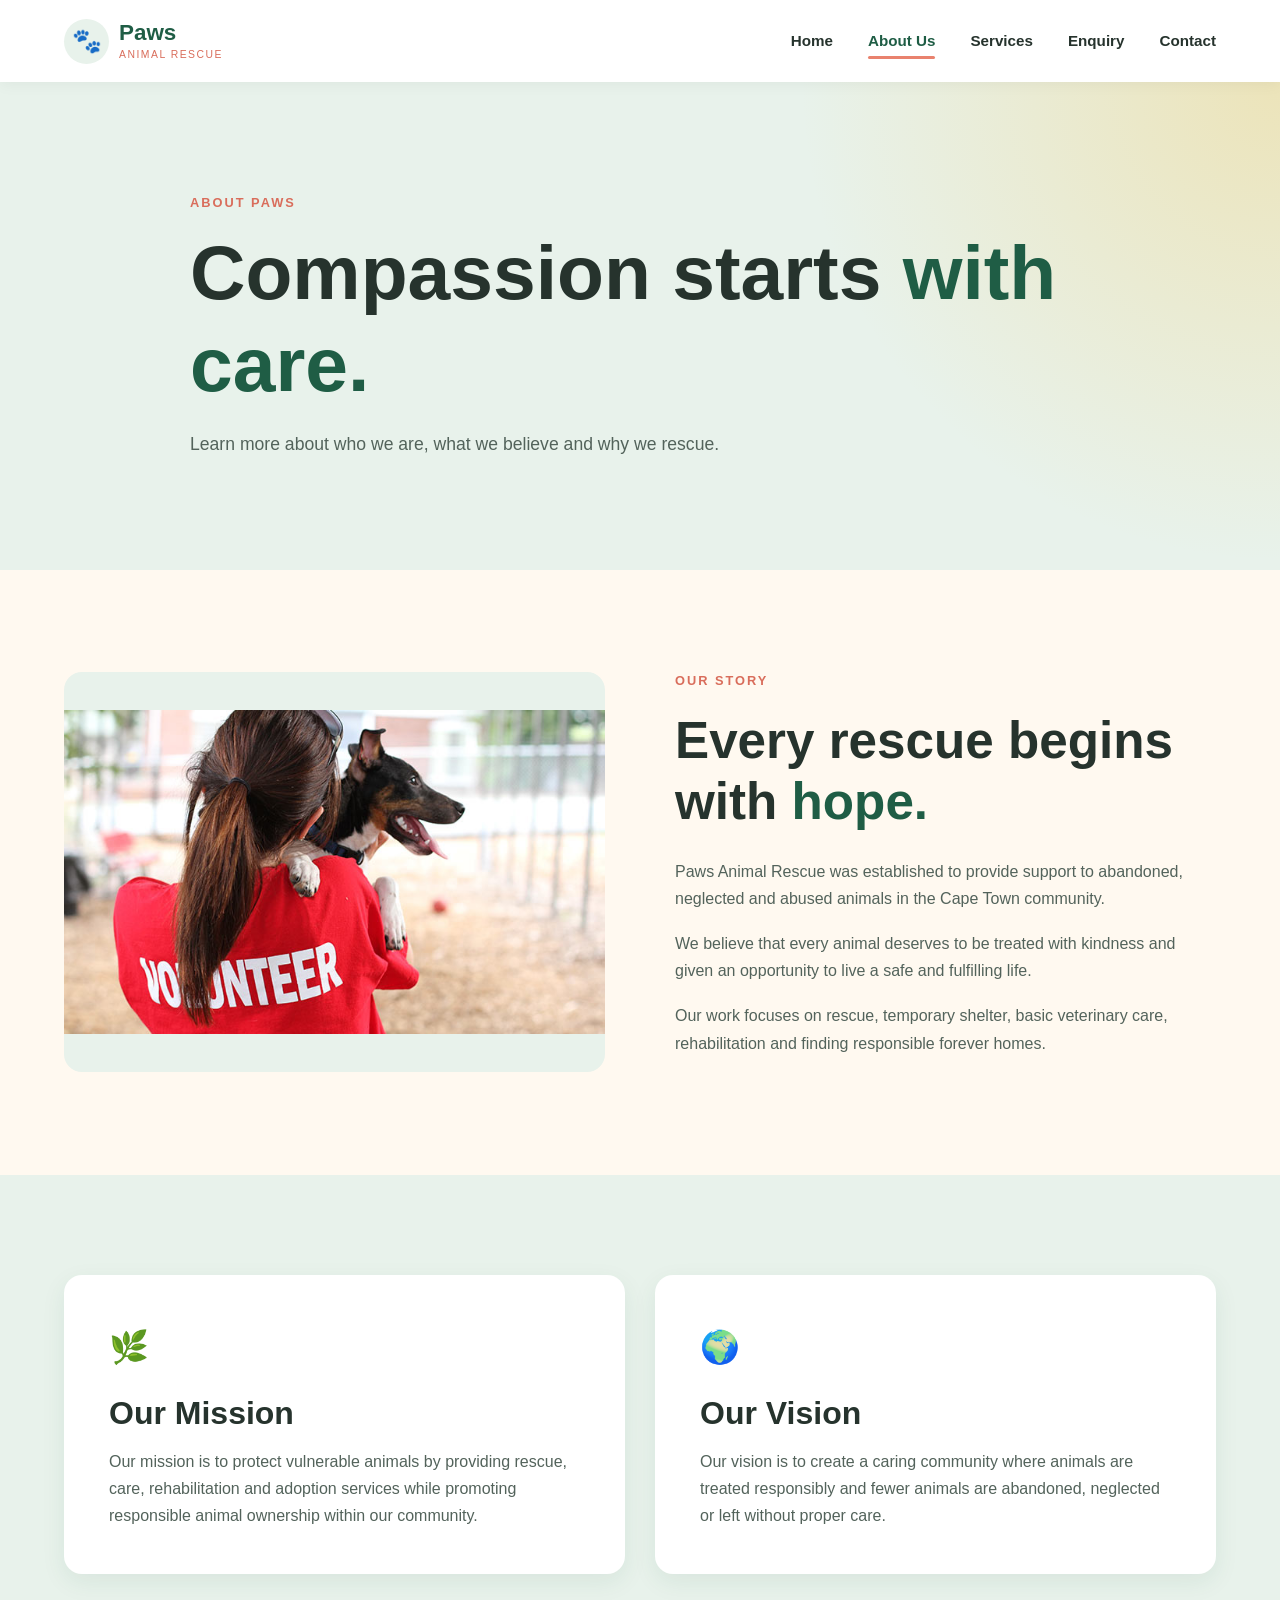
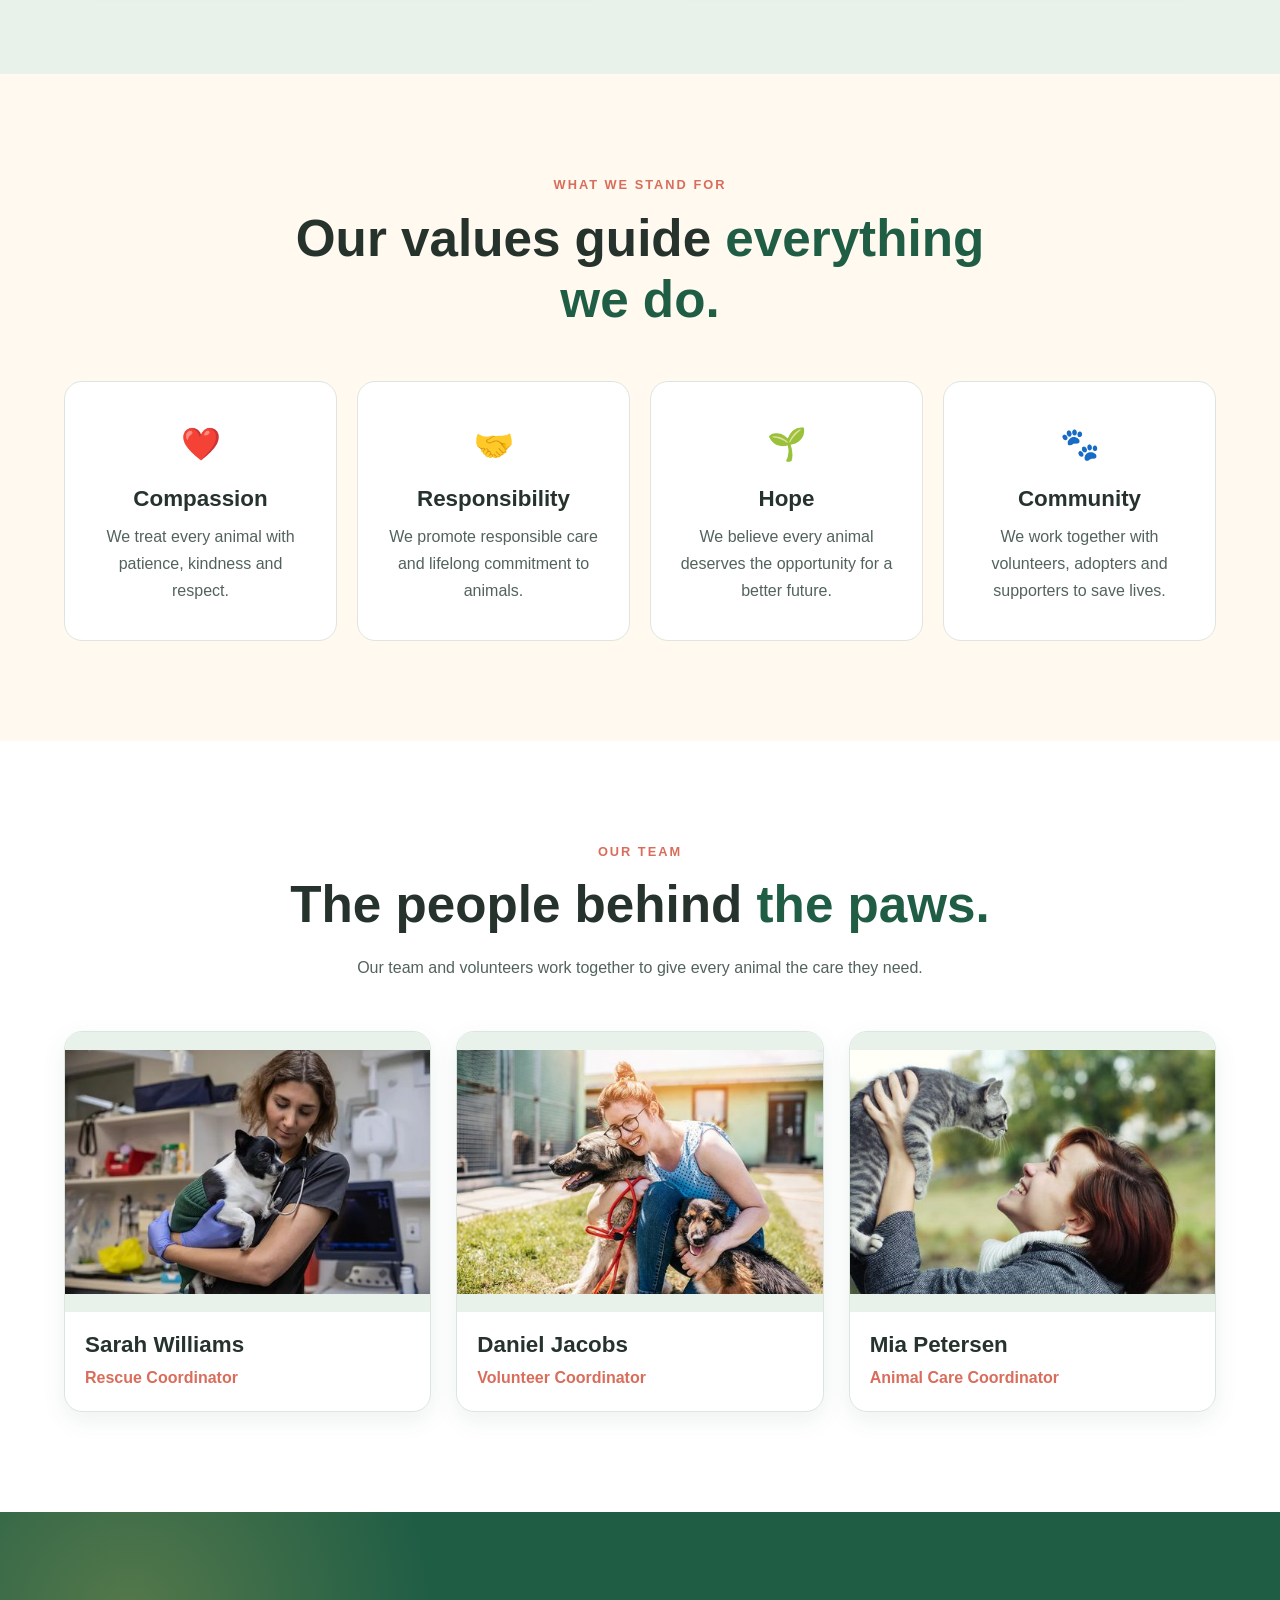
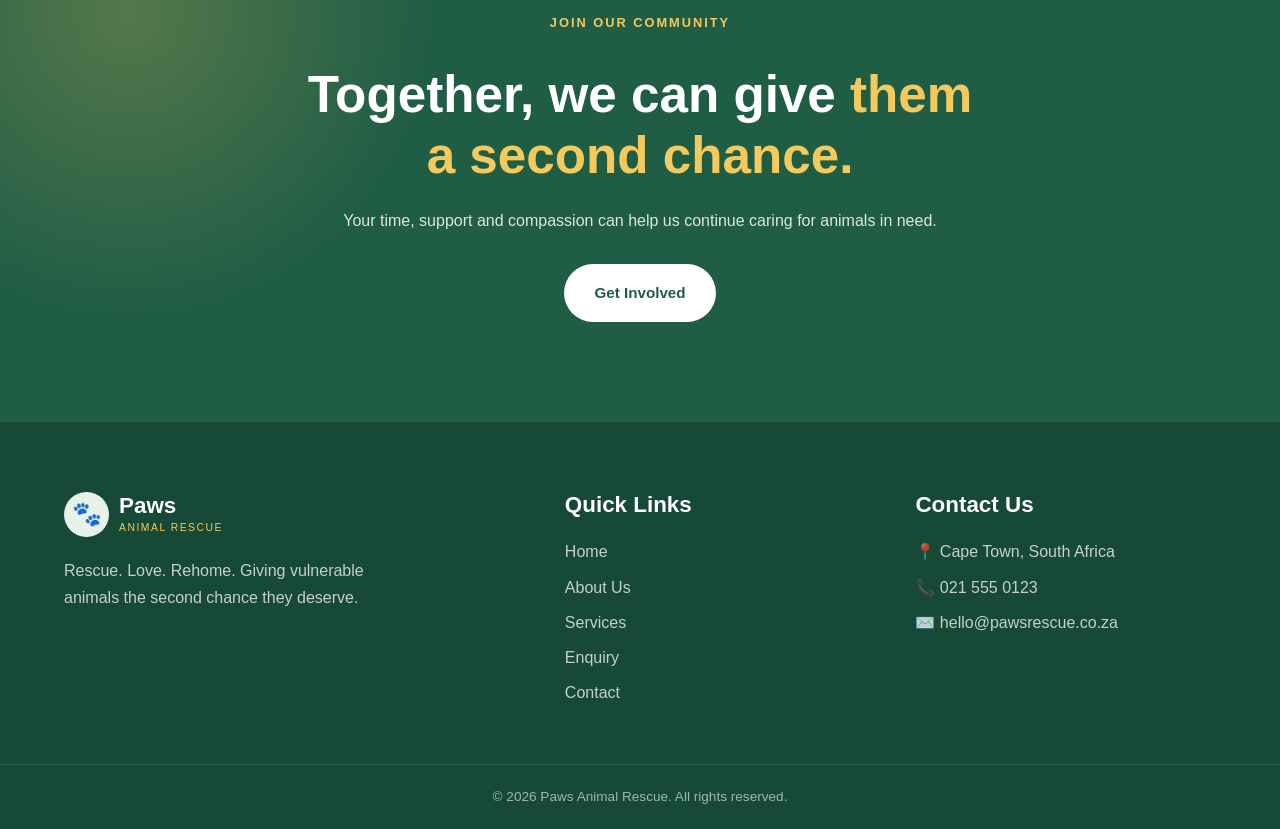
==== about.html @ b42ee478 "Upload animal rescue website" ====
<!DOCTYPE html>
<html lang="en">

<head>

    <!-- Basic page information -->
    <meta charset="UTF-8">
    <meta name="viewport" content="width=device-width, initial-scale=1.0">

    <meta name="description"
        content="Learn about Paws Animal Rescue, our mission, vision, values and commitment to animal welfare in Cape Town.">

    <title>Paws Animal Rescue | About Us</title>

    <!-- Main stylesheet -->
    <link rel="stylesheet" href="css/style.css">

</head>

<body>

    <!-- =========================
         HEADER AND NAVIGATION
         ========================= -->

    <header>

        <nav class="navbar">

            <a href="index.html" class="logo">

                <span class="logo-icon">🐾</span>

                <span class="logo-text">
                    <strong>Paws</strong>
                    <small>Animal Rescue</small>
                </span>

            </a>


            <ul class="nav-links">

                <li>
                    <a href="index.html">Home</a>
                </li>

                <li>
                    <a href="about.html" class="active">About Us</a>
                </li>

                <li>
                    <a href="services.html">Services</a>
                </li>

                <li>
                    <a href="enquiry.html">Enquiry</a>
                </li>

                <li>
                    <a href="contact.html">Contact</a>
                </li>

            </ul>


            <button class="menu-toggle"
                id="menuToggle"
                aria-label="Open navigation menu">

                ☰

            </button>

        </nav>

    </header>


    <!-- =========================
         MAIN CONTENT
         ========================= -->

    <main>

        <!-- Page banner -->
        <section class="page-banner">

            <div class="section-container">

                <p class="eyebrow">
                    ABOUT PAWS
                </p>

                <h1>
                    Compassion starts
                    <span>with care.</span>
                </h1>

                <p>
                    Learn more about who we are, what we believe
                    and why we rescue.
                </p>

            </div>

        </section>


        <!-- Our story -->
        <section class="about-story section-spacing">

            <div class="section-container two-column">

                <div class="image-content">

                    <picture>
                        <source
                            srcset="images/responsive/about-480w.jpg 480w, images/about.jpg 694w"
                            sizes="(max-width: 700px) 100vw, 50vw"
                            type="image/jpeg">

                        <img src="images/about.jpg"
                            srcset="images/responsive/about-480w.jpg 480w, images/about.jpg 694w"
                            sizes="(max-width: 700px) 100vw, 50vw"
                            alt="A volunteer caring for a rescued animal">
                    </picture>

                </div>


                <div class="text-content">

                    <p class="section-label">
                        OUR STORY
                    </p>

                    <h2>
                        Every rescue begins
                        with <span>hope.</span>
                    </h2>

                    <p>
                        Paws Animal Rescue was established to provide
                        support to abandoned, neglected and abused animals
                        in the Cape Town community.
                    </p>

                    <p>
                        We believe that every animal deserves to be treated
                        with kindness and given an opportunity to live a
                        safe and fulfilling life.
                    </p>

                    <p>
                        Our work focuses on rescue, temporary shelter,
                        basic veterinary care, rehabilitation and finding
                        responsible forever homes.
                    </p>

                </div>

            </div>

        </section>


        <!-- Mission and vision -->
        <section class="mission-section">

            <div class="section-container">

                <div class="mission-grid">

                    <article class="mission-card">

                        <div class="mission-icon">
                            🌿
                        </div>

                        <h2>Our Mission</h2>

                        <p>
                            Our mission is to protect vulnerable animals
                            by providing rescue, care, rehabilitation and
                            adoption services while promoting responsible
                            animal ownership within our community.
                        </p>

                    </article>


                    <article class="mission-card">

                        <div class="mission-icon">
                            🌍
                        </div>

                        <h2>Our Vision</h2>

                        <p>
                            Our vision is to create a caring community
                            where animals are treated responsibly and
                            fewer animals are abandoned, neglected or
                            left without proper care.
                        </p>

                    </article>

                </div>

            </div>

        </section>


        <!-- Values -->
        <section class="values-section section-spacing">

            <div class="section-container">

                <div class="section-heading centered">

                    <p class="section-label">
                        WHAT WE STAND FOR
                    </p>

                    <h2>
                        Our values guide
                        <span>everything we do.</span>
                    </h2>

                </div>


                <div class="value-grid">

                    <article class="value-card">

                        <div class="value-icon">
                            ❤️
                        </div>

                        <h3>Compassion</h3>

                        <p>
                            We treat every animal with patience,
                            kindness and respect.
                        </p>

                    </article>


                    <article class="value-card">

                        <div class="value-icon">
                            🤝
                        </div>

                        <h3>Responsibility</h3>

                        <p>
                            We promote responsible care and
                            lifelong commitment to animals.
                        </p>

                    </article>


                    <article class="value-card">

                        <div class="value-icon">
                            🌱
                        </div>

                        <h3>Hope</h3>

                        <p>
                            We believe every animal deserves
                            the opportunity for a better future.
                        </p>

                    </article>


                    <article class="value-card">

                        <div class="value-icon">
                            🐾
                        </div>

                        <h3>Community</h3>

                        <p>
                            We work together with volunteers,
                            adopters and supporters to save lives.
                        </p>

                    </article>

                </div>

            </div>

        </section>


        <!-- Team -->
        <section class="team-section section-spacing">

            <div class="section-container">

                <div class="section-heading centered">

                    <p class="section-label">
                        OUR TEAM
                    </p>

                    <h2>
                        The people behind
                        <span>the paws.</span>
                    </h2>

                    <p>
                        Our team and volunteers work together to
                        give every animal the care they need.
                    </p>

                </div>


                <div class="team-grid">

                    <article class="team-card">

                        <img src="images/team1.jpg.webp"
                            srcset="images/responsive/team1-480w.jpg 480w, images/team1.jpg.webp 784w"
                            sizes="(max-width: 700px) 100vw, (max-width: 1000px) 50vw, 33vw"
                            alt="Paws Animal Rescue rescue coordinator">

                        <div>

                            <h3>
                                Sarah Williams
                            </h3>

                            <p>
                                Rescue Coordinator
                            </p>

                        </div>

                    </article>


                    <article class="team-card">

                        <img src="images/team-2.jpg"
                            srcset="images/responsive/team-2-480w.jpg 480w, images/responsive/team-2-800w.jpg 800w, images/team-2.jpg 900w"
                            sizes="(max-width: 700px) 100vw, (max-width: 1000px) 50vw, 33vw"
                            alt="Paws Animal Rescue volunteer coordinator">

                        <div>

                            <h3>
                                Daniel Jacobs
                            </h3>

                            <p>
                                Volunteer Coordinator
                            </p>

                        </div>

                    </article>


                    <article class="team-card">

                        <img src="images/team-3.jpg"
                            srcset="images/responsive/team-3-480w.jpg 480w, images/responsive/team-3-800w.jpg 800w, images/responsive/team-3-1200w.jpg 1200w, images/team-3.jpg 1417w"
                            sizes="(max-width: 700px) 100vw, (max-width: 1000px) 50vw, 33vw"
                            alt="Paws Animal Rescue animal care coordinator">

                        <div>

                            <h3>
                                Mia Petersen
                            </h3>

                            <p>
                                Animal Care Coordinator
                            </p>

                        </div>

                    </article>

                </div>

            </div>

        </section>


        <!-- Call to action -->
        <section class="cta-section">

            <div class="cta-content">

                <p class="section-label">
                    JOIN OUR COMMUNITY
                </p>

                <h2>
                    Together, we can give
                    <span>them a second chance.</span>
                </h2>

                <p>
                    Your time, support and compassion can help
                    us continue caring for animals in need.
                </p>

                <a href="enquiry.html" class="btn btn-light">
                    Get Involved
                </a>

            </div>

        </section>

    </main>


    <!-- =========================
         FOOTER
         ========================= -->

    <footer>

        <div class="footer-container">

            <div class="footer-about">

                <a href="index.html" class="logo">

                    <span class="logo-icon">🐾</span>

                    <span class="logo-text">
                        <strong>Paws</strong>
                        <small>Animal Rescue</small>
                    </span>

                </a>

                <p>
                    Rescue. Love. Rehome.
                    Giving vulnerable animals the second chance
                    they deserve.
                </p>

            </div>


            <div class="footer-links">

                <h3>Quick Links</h3>

                <a href="index.html">Home</a>
                <a href="about.html">About Us</a>
                <a href="services.html">Services</a>
                <a href="enquiry.html">Enquiry</a>
                <a href="contact.html">Contact</a>

            </div>


            <div class="footer-contact">

                <h3>Contact Us</h3>

                <p>📍 Cape Town, South Africa</p>
                <p>📞 021 555 0123</p>
                <p>✉️ hello@pawsrescue.co.za</p>

            </div>

        </div>


        <div class="footer-bottom">

            <p>
                © 2026 Paws Animal Rescue. All rights reserved.
            </p>

        </div>

    </footer>


    <!-- JavaScript -->
    <script src="js/script.js"></script>

</body>

</html>
---- css/style.css ----
/* =========================================================
   PAWS ANIMAL RESCUE
   Main Website Stylesheet

   Colour Theme:
   Forest Green - Nature and trust
   Sage Green  - Growth and healing
   Warm Cream  - Comfort and warmth
   Coral       - Love and compassion
   Yellow      - Hope and happiness
========================================================= */


/* =========================================================
   1. CSS VARIABLES
========================================================= */

:root {

    --forest-green: #1f5d45;
    --deep-green: #164936;
    --sage-green: #5e9c76;
    --light-sage: #e8f2eb;

    --cream: #fff9f0;
    --warm-white: #ffffff;

    --coral: #e9826e;
    --coral-dark: #d96d5b;

    --yellow: #f4c95d;
    --yellow-light: #fff3c9;

    --dark-text: #26332d;
    --medium-text: #53635b;
    --light-text: #718078;

    --border: #dce6df;

    --shadow-light: 0 8px 25px rgba(31, 93, 69, 0.08);
    --shadow-medium: 0 15px 40px rgba(31, 93, 69, 0.12);

    --border-radius: 18px;
    --small-radius: 10px;

    --max-width: 1200px;

}


/* =========================================================
   2. GENERAL RESET
========================================================= */

* {
    margin: 0;
    padding: 0;
    box-sizing: border-box;
}


html {
    scroll-behavior: smooth;
}


body {
    font-family: Arial, Helvetica, sans-serif;
    background-color: var(--cream);
    color: var(--dark-text);
    line-height: 1.7;
}


/* Prevent images from overflowing their containers */

img {
    max-width: 100%;
    display: block;
}


/* Remove default link styling */

a {
    color: inherit;
    text-decoration: none;
}


/* Make buttons and form elements use the same font */

button,
input,
select,
textarea {
    font-family: inherit;
}


/* =========================================================
   3. GENERAL CONTAINERS
========================================================= */

.section-container {
    width: 90%;
    max-width: var(--max-width);
    margin: 0 auto;
}


.section-spacing {
    padding: 6.25rem 0;
}


/* =========================================================
   4. TYPOGRAPHY
========================================================= */

h1,
h2,
h3 {
    line-height: 1.2;
    color: var(--dark-text);
}


h1 {
    font-size: clamp(2.6rem, 6vw, 5rem);
}


h2 {
    font-size: clamp(2rem, 4vw, 3.2rem);
}


h3 {
    font-size: 1.4rem;
}


p {
    color: var(--medium-text);
}


.section-label,
.eyebrow {
    color: var(--coral-dark);
    font-size: 0.8rem;
    font-weight: bold;
    letter-spacing: 2px;
    text-transform: uppercase;
    margin-bottom: 12px;
}


h1 span,
h2 span {
    color: var(--forest-green);
}


.section-heading {
    max-width: 700px;
    margin-bottom: 50px;
}


.section-heading.centered {
    text-align: center;
    margin-left: auto;
    margin-right: auto;
}


.section-heading p:last-child {
    margin-top: 18px;
}


/* =========================================================
   5. HEADER AND NAVIGATION
========================================================= */

header {
    background-color: var(--warm-white);
    position: sticky;
    top: 0;
    z-index: 1000;
    box-shadow: 0 2px 15px rgba(0, 0, 0, 0.05);
}


.navbar {
    width: 90%;
    max-width: var(--max-width);
    margin: 0 auto;

    min-height: 5.125rem;

    display: flex;
    align-items: center;
    justify-content: space-between;
}


/* Organisation logo */

.logo {
    display: flex;
    align-items: center;
    gap: 0.625rem;
}


.logo-icon {
    width: 45px;
    height: 45px;

    display: flex;
    align-items: center;
    justify-content: center;

    background-color: var(--light-sage);
    border-radius: 50%;

    font-size: 1.5rem;
}


.logo-text {
    display: flex;
    flex-direction: column;
    line-height: 1;
}


.logo-text strong {
    color: var(--forest-green);
    font-size: 1.4rem;
}


.logo-text small {
    color: var(--coral-dark);
    font-size: 0.65rem;
    letter-spacing: 1.5px;
    text-transform: uppercase;
    margin-top: 5px;
}


/* Navigation links */

.nav-links {
    list-style: none;

    display: flex;
    align-items: center;
    gap: 2.1875rem;
}


.nav-links a {
    position: relative;

    color: var(--dark-text);
    font-size: 0.95rem;
    font-weight: bold;

    padding: 0.625rem 0;

    transition: color 0.3s ease;
}


.nav-links a:hover,
.nav-links a.active {
    color: var(--forest-green);
}


/* Underline for active navigation */

.nav-links a::after {
    content: "";

    position: absolute;
    bottom: 0;
    left: 0;

    width: 0;
    height: 3px;

    background-color: var(--coral);

    border-radius: 10px;

    transition: width 0.3s ease;
}


.nav-links a:hover::after,
.nav-links a.active::after {
    width: 100%;
}


/* Mobile menu button */

.menu-toggle {
    display: none;

    border: none;
    background: none;

    font-size: 1.8rem;
    color: var(--forest-green);

    cursor: pointer;
}


/* =========================================================
   6. BUTTONS
========================================================= */

.btn {
    display: inline-flex;
    align-items: center;
    justify-content: center;

    padding: 0.875rem 1.75rem;

    border-radius: 50px;

    font-weight: bold;
    font-size: 0.95rem;

    border: 2px solid transparent;

    cursor: pointer;

    transition:
        transform 0.3s ease,
        background-color 0.3s ease,
        box-shadow 0.3s ease;
}


.btn:hover {
    transform: translateY(-3px);
}


.btn-primary {
    background-color: var(--coral);
    color: white;

    box-shadow: 0 8px 20px rgba(233, 130, 110, 0.25);
}


.btn-primary:hover {
    background-color: var(--coral-dark);
}


.btn-secondary {
    background-color: transparent;
    color: var(--forest-green);

    border-color: var(--forest-green);
}


.btn-secondary:hover {
    background-color: var(--forest-green);
    color: white;
}


.btn-light {
    background-color: white;
    color: var(--forest-green);
}


.btn-light:hover {
    background-color: var(--yellow-light);
}


/* =========================================================
   7. HOMEPAGE HERO
========================================================= */

.hero {
    min-height: 700px;

    display: flex;
    align-items: center;

    position: relative;

    background:
        linear-gradient(
            90deg,
            rgba(255, 249, 240, 0.98) 0%,
            rgba(255, 249, 240, 0.88) 45%,
            rgba(255, 249, 240, 0.25) 100%
        ),

        url("../images/hero.jpg");

    background-size: cover;
    background-position: center;
}


.hero-content {
    width: 90%;
    max-width: var(--max-width);
    margin: 0 auto;

    max-width: 650px;
}


.hero h1 {
    margin-bottom: 25px;
}


.hero-description {
    max-width: 580px;

    font-size: 1.1rem;

    margin-bottom: 30px;
}


.hero-buttons {
    display: flex;
    flex-wrap: wrap;
    gap: 0.9375rem;
}


/* =========================================================
   8. PAGE BANNER
========================================================= */

.page-banner {
    padding: 6.875rem 0;

    background:
        radial-gradient(
            circle at top right,
            rgba(244, 201, 93, 0.35),
            transparent 35%
        ),

        var(--light-sage);
}


.page-banner .section-container {
    max-width: 900px;
}


.page-banner h1 {
    margin-bottom: 20px;
}


.page-banner p:last-child {
    max-width: 650px;
    font-size: 1.1rem;
}


/* =========================================================
   9. TWO COLUMN LAYOUTS
========================================================= */

.two-column {
    display: grid;

    grid-template-columns: 1fr 1fr;

    gap: 4.375rem;

    align-items: center;
}


/* =========================================================
   10. IMAGE HANDLING
========================================================= */

/*
   IMPORTANT IMAGE RULE

   Images use object-fit: contain.

   This means the ENTIRE image remains visible.
   It will NOT be cropped, stretched or zoomed.

   If an image has different proportions from its
   container, some empty space may remain around it.
   This is intentional because we do not want to
   cut any part of the photograph.
*/


.image-content {
    width: 100%;

    min-height: 400px;

    background-color: var(--light-sage);

    border-radius: var(--border-radius);

    overflow: hidden;

    display: flex;
    align-items: center;
    justify-content: center;
}


.image-content img {
    width: 100%;
    height: 100%;

    min-height: 400px;

    object-fit: contain;

    background-color: var(--light-sage);
}


/*
   General content images

   contain = show the entire image.
*/

img {
    object-fit: contain;
}


/* =========================================================
   11. INTRODUCTION SECTION
========================================================= */

.intro-section {
    padding: 6.25rem 0;

    background-color: var(--warm-white);
}


.text-content h2 {
    margin-bottom: 25px;
}


.text-content p {
    margin-bottom: 18px;
}


.text-link {
    display: inline-block;

    margin-top: 10px;

    color: var(--forest-green);

    font-weight: bold;

    border-bottom: 2px solid var(--yellow);
}


.text-link:hover {
    color: var(--coral-dark);
}


/* =========================================================
   12. SERVICES PREVIEW
========================================================= */

.services-preview {
    padding: 6.25rem 0;

    background-color: var(--cream);
}


.service-cards {
    display: grid;

    grid-template-columns: repeat(4, 1fr);

    gap: 1.25rem;
}


.service-card {
    background-color: white;

    padding: 1.875rem 1.5625rem;

    border-radius: var(--border-radius);

    border: 1px solid var(--border);

    transition:
        transform 0.3s ease,
        box-shadow 0.3s ease;
}


.service-card:hover {
    transform: translateY(-8px);

    box-shadow: var(--shadow-medium);
}


.service-icon {
    width: 60px;
    height: 60px;

    display: flex;
    align-items: center;
    justify-content: center;

    background-color: var(--yellow-light);

    border-radius: 18px;

    font-size: 1.7rem;

    margin-bottom: 20px;
}


.service-card h3 {
    margin-bottom: 12px;
}


.service-card p {
    font-size: 0.95rem;
}


/* Center button */

.center-button {
    text-align: center;
    margin-top: 45px;
}


/* =========================================================
   13. ANIMAL CARDS
========================================================= */

.animals-preview {
    padding: 6.25rem 0;

    background-color: var(--warm-white);
}


.animal-cards {
    display: grid;

    grid-template-columns: repeat(3, 1fr);

    gap: 1.5625rem;
}


.animal-card {
    background-color: white;

    border-radius: var(--border-radius);

    overflow: hidden;

    border: 1px solid var(--border);

    box-shadow: var(--shadow-light);

    transition: transform 0.3s ease;
}


.animal-card:hover {
    transform: translateY(-8px);
}


/*
   Animal images have a fixed viewing area.

   object-fit: contain ensures the complete photo
   remains visible instead of being cropped.
*/

.animal-image {
    width: 100%;
    height: 300px;

    background-color: var(--light-sage);

    position: relative;

    display: flex;
    align-items: center;
    justify-content: center;

    overflow: hidden;
}


.animal-image img {
    width: 100%;
    height: 100%;

    object-fit: contain;
}


.animal-status {
    position: absolute;

    top: 15px;
    right: 15px;

    background-color: var(--forest-green);
    color: white;

    padding: 0.375rem 0.75rem;

    border-radius: 50px;

    font-size: 0.75rem;
    font-weight: bold;
}


.animal-details {
    padding: 1.5625rem;
}


.animal-details h3 {
    margin-bottom: 5px;
}


.animal-meta {
    color: var(--coral-dark);

    font-size: 0.85rem;

    font-weight: bold;

    margin-bottom: 12px;
}


.animal-details p {
    margin-bottom: 12px;
}


.animal-details a {
    color: var(--forest-green);

    font-weight: bold;
}


/* =========================================================
   14. CTA SECTION
========================================================= */

.cta-section {
    padding: 6.25rem 1.25rem;

    background:
        radial-gradient(
            circle at 10% 20%,
            rgba(244, 201, 93, 0.25),
            transparent 25%
        ),

        var(--forest-green);

    text-align: center;
}


.cta-content {
    max-width: 700px;

    margin: 0 auto;
}


.cta-section .section-label {
    color: var(--yellow);
}


.cta-section h2 {
    color: white;

    margin-bottom: 20px;
}


.cta-section h2 span {
    color: var(--yellow);
}


.cta-section p {
    color: rgba(255, 255, 255, 0.85);

    margin-bottom: 30px;
}


/* =========================================================
   15. MISSION AND VISION
========================================================= */

.mission-section {
    padding: 6.25rem 0;

    background-color: var(--light-sage);
}


.mission-grid {
    display: grid;

    grid-template-columns: 1fr 1fr;

    gap: 1.875rem;
}


.mission-card {
    background-color: white;

    padding: 2.8125rem;

    border-radius: var(--border-radius);

    box-shadow: var(--shadow-light);
}


.mission-icon {
    font-size: 2rem;

    margin-bottom: 20px;
}


.mission-card h2 {
    font-size: 2rem;

    margin-bottom: 15px;
}


/* =========================================================
   16. VALUES
========================================================= */

.values-section {
    background-color: var(--cream);
}


.value-grid {
    display: grid;

    grid-template-columns: repeat(4, 1fr);

    gap: 1.25rem;
}


.value-card {
    text-align: center;

    padding: 2.1875rem 1.5625rem;

    background-color: white;

    border-radius: var(--border-radius);

    border: 1px solid var(--border);
}


.value-icon {
    font-size: 2rem;

    margin-bottom: 15px;
}


.value-card h3 {
    margin-bottom: 10px;
}


/* =========================================================
   17. TEAM
========================================================= */

.team-section {
    background-color: var(--warm-white);
}


.team-grid {
    display: grid;

    grid-template-columns: repeat(3, 1fr);

    gap: 1.5625rem;
}


.team-card {
    background-color: white;

    border: 1px solid var(--border);

    border-radius: var(--border-radius);

    overflow: hidden;

    box-shadow: var(--shadow-light);
}


.team-card img {
    width: 100%;
    height: 280px;

    background-color: var(--light-sage);

    object-fit: contain;
}


.team-card div {
    padding: 1.25rem;
}


.team-card h3 {
    margin-bottom: 5px;
}


.team-card p {
    color: var(--coral-dark);

    font-weight: bold;
}


/* =========================================================
   18. SERVICES PAGE
========================================================= */

.services-section {
    background-color: var(--cream);
}


.service-grid {
    display: grid;

    grid-template-columns: 1fr 1fr;

    gap: 1.875rem;
}


.service-large-card {
    background-color: white;

    border-radius: var(--border-radius);

    overflow: hidden;

    border: 1px solid var(--border);

    box-shadow: var(--shadow-light);

    transition: transform 0.3s ease;
}


.service-large-card:hover {
    transform: translateY(-6px);
}


.service-card-image {
    width: 100%;
    height: 300px;

    background-color: var(--light-sage);

    display: flex;
    align-items: center;
    justify-content: center;

    overflow: hidden;
}


.service-card-image img {
    width: 100%;
    height: 100%;

    object-fit: contain;
}


.service-card-content {
    padding: 1.875rem;
}


.service-number {
    color: var(--coral);

    font-weight: bold;

    font-size: 0.85rem;
}


.service-card-content h3 {
    margin: 0.5rem 0 0.75rem;

    font-size: 1.7rem;
}


/* =========================================================
   19. ADOPTION INFORMATION
========================================================= */

.adoption-info {
    background-color: var(--warm-white);
}


/* =========================================================
   20. ENQUIRY PAGE
========================================================= */

.enquiry-intro {
    background-color: var(--cream);
}


.involvement-grid {
    display: grid;

    grid-template-columns: repeat(3, 1fr);

    gap: 1.5625rem;
}


.involvement-card {
    padding: 2.1875rem;

    background-color: white;

    border-radius: var(--border-radius);

    border: 1px solid var(--border);

    text-align: center;

    box-shadow: var(--shadow-light);
}


.involvement-icon {
    font-size: 2.2rem;

    margin-bottom: 15px;
}


.involvement-card h3 {
    margin-bottom: 12px;
}


.form-section {
    padding: 6.25rem 0;

    background-color: var(--light-sage);
}


.form-container {
    max-width: 850px;
}


.form-heading {
    text-align: center;

    margin-bottom: 45px;
}


.form-heading h2 {
    margin-bottom: 15px;
}


.enquiry-form,
.contact-form {
    background-color: white;

    padding: 2.8125rem;

    border-radius: var(--border-radius);

    box-shadow: var(--shadow-medium);
}


.form-row {
    display: grid;

    grid-template-columns: 1fr 1fr;

    gap: 1.25rem;
}


.form-group {
    margin-bottom: 25px;
}


.form-group label,
.form-group legend {
    display: block;

    margin-bottom: 8px;

    font-weight: bold;

    color: var(--dark-text);
}


input,
select,
textarea {
    width: 100%;

    padding: 0.875rem 1rem;

    border: 1px solid var(--border);

    border-radius: var(--small-radius);

    background-color: var(--cream);

    color: var(--dark-text);

    font-size: 0.95rem;

    outline: none;

    transition:
        border-color 0.3s ease,
        box-shadow 0.3s ease;
}


input:focus,
select:focus,
textarea:focus {
    border-color: var(--sage-green);

    box-shadow: 0 0 0 3px rgba(94, 156, 118, 0.15);
}


textarea {
    resize: vertical;

    min-height: 150px;
}


fieldset {
    border: none;
}


.radio-options {
    display: flex;

    gap: 1.875rem;
}


.radio-options label {
    display: flex;

    align-items: center;

    gap: 0.5rem;

    font-weight: normal;
}


.radio-options input {
    width: auto;
}


.form-message {
    margin-top: 20px;

    padding: 0.9375rem;

    border-radius: var(--small-radius);

    display: none;
}


.form-message.success {
    display: block;

    background-color: var(--light-sage);

    color: var(--forest-green);
}


.form-message.error {
    display: block;

    background-color: #fde9e5;

    color: #a84332;
}


/* =========================================================
   21. CONTACT PAGE
========================================================= */

.contact-section {
    background-color: var(--cream);
}


.location-grid {
    display: grid;

    grid-template-columns: 1fr 1fr;

    gap: 1.875rem;
}


.location-card {
    background-color: white;

    padding: 2.1875rem;

    border-radius: var(--border-radius);

    border: 1px solid var(--border);

    box-shadow: var(--shadow-light);
}


.location-icon {
    width: 55px;
    height: 55px;

    display: flex;
    align-items: center;
    justify-content: center;

    background-color: var(--yellow-light);

    border-radius: 50%;

    font-size: 1.5rem;

    margin-bottom: 20px;
}


.location-card h3 {
    margin-bottom: 15px;
}


.location-card p {
    margin-bottom: 12px;
}


.location-address {
    font-size: 1rem;

    color: var(--dark-text);
}


/*
   These are temporary map areas.

   They can later be replaced with actual
   embedded Google Maps if required.
*/

.map-placeholder {
    height: 220px;

    margin-top: 25px;

    background-color: var(--light-sage);

    border-radius: var(--small-radius);

    display: flex;

    flex-direction: column;

    align-items: center;

    justify-content: center;

    text-align: center;
}


.map-placeholder span {
    font-size: 2rem;
}


.map-placeholder p {
    color: var(--forest-green);

    font-weight: bold;

    margin-top: 5px;
}


/* Contact form layout */

.contact-form-section {
    background-color: var(--warm-white);
}


.contact-form-layout {
    display: grid;

    grid-template-columns: 0.8fr 1.2fr;

    gap: 3.75rem;

    align-items: start;
}


.contact-form-intro h2 {
    margin-bottom: 20px;
}


.contact-details {
    margin-top: 30px;
}


.contact-details p {
    margin-bottom: 12px;

    color: var(--forest-green);
}


/* Opening hours */

.hours-section {
    padding: 4.375rem 0;

    background-color: var(--light-sage);
}


.hours-content {
    display: flex;

    align-items: center;
    justify-content: space-between;

    gap: 2.5rem;
}


.hours-list {
    min-width: 400px;
}


.hours-list div {
    display: flex;

    justify-content: space-between;

    gap: 1.875rem;

    padding: 0.9375rem 0;

    border-bottom: 1px solid rgba(31, 93, 69, 0.15);
}


.hours-list span {
    color: var(--medium-text);
}


.hours-list strong {
    color: var(--forest-green);
}


/* =========================================================
   22. FOOTER
========================================================= */

footer {
    background-color: var(--deep-green);

    color: white;
}


.footer-container {
    width: 90%;
    max-width: var(--max-width);

    margin: 0 auto;

    padding: 4.375rem 0 3.125rem;

    display: grid;

    grid-template-columns: 1.5fr 1fr 1fr;

    gap: 3.125rem;
}


.footer-about .logo-text strong {
    color: white;
}


.footer-about .logo-text small {
    color: var(--yellow);
}


.footer-about p {
    color: rgba(255, 255, 255, 0.75);

    max-width: 350px;

    margin-top: 20px;
}


.footer-links,
.footer-contact {
    display: flex;

    flex-direction: column;

    align-items: flex-start;
}


.footer-links h3,
.footer-contact h3 {
    color: white;

    margin-bottom: 20px;
}


.footer-links a {
    color: rgba(255, 255, 255, 0.75);

    margin-bottom: 8px;

    transition: color 0.3s ease;
}


.footer-links a:hover {
    color: var(--yellow);
}


.footer-contact p {
    color: rgba(255, 255, 255, 0.75);

    margin-bottom: 8px;
}


.footer-bottom {
    border-top: 1px solid rgba(255, 255, 255, 0.1);

    padding: 1.25rem;

    text-align: center;
}


.footer-bottom p {
    color: rgba(255, 255, 255, 0.6);

    font-size: 0.85rem;
}


/* =========================================================
   23. RESPONSIVE DESIGN - TABLETS
========================================================= */

@media (max-width: 1000px) {

    .service-cards {
        grid-template-columns: 1fr 1fr;
    }


    .animal-cards {
        grid-template-columns: 1fr 1fr;
    }


    .value-grid {
        grid-template-columns: 1fr 1fr;
    }


    .team-grid {
        grid-template-columns: 1fr 1fr;
    }


    .service-grid {
        grid-template-columns: 1fr;
    }


    .contact-form-layout {
        grid-template-columns: 1fr;
    }


    .footer-container {
        grid-template-columns: 1fr 1fr;
    }

}


/* =========================================================
   24. RESPONSIVE DESIGN - MOBILE
========================================================= */

@media (max-width: 700px) {

    .section-spacing {
        padding: 4.375rem 0;
    }


    /* Mobile navigation */

    .menu-toggle {
        display: block;
    }


    .nav-links {
        position: absolute;

        top: 5.125rem;
        left: 0;

        width: 100%;

        background-color: white;

        flex-direction: column;

        gap: 0;

        padding: 0.9375rem 0;

        box-shadow: 0 10px 20px rgba(0, 0, 0, 0.08);

        display: none;
    }


    .nav-links.show {
        display: flex;
    }


    .nav-links li {
        width: 100%;

        text-align: center;
    }


    .nav-links a {
        display: block;

        padding: 0.9375rem;
    }


    /* Hero */

    .hero {
        min-height: 650px;

        background:
            linear-gradient(
                rgba(255, 249, 240, 0.88),
                rgba(255, 249, 240, 0.88)
            ),

            url("../images/hero.jpg");

        background-size: cover;
        background-position: center;
    }


    .hero h1 {
        font-size: 3rem;
    }


    .hero-buttons {
        flex-direction: column;

        align-items: stretch;
    }


    .btn {
        width: 100%;
    }


    /* Two columns become one */

    .two-column {
        grid-template-columns: 1fr;

        gap: 2.5rem;
    }


    /* Service cards */

    .service-cards {
        grid-template-columns: 1fr;
    }


    .animal-cards {
        grid-template-columns: 1fr;
    }


    .value-grid {
        grid-template-columns: 1fr;
    }


    .team-grid {
        grid-template-columns: 1fr;
    }


    .mission-grid {
        grid-template-columns: 1fr;
    }


    .involvement-grid {
        grid-template-columns: 1fr;
    }


    .location-grid {
        grid-template-columns: 1fr;
    }


    /* Forms */

    .form-row {
        grid-template-columns: 1fr;
    }


    .enquiry-form,
    .contact-form {
        padding: 1.5625rem;
    }


    /* Hours */

    .hours-content {
        flex-direction: column;

        align-items: flex-start;
    }


    .hours-list {
        min-width: 100%;

        width: 100%;
    }


    /* Footer */

    .footer-container {
        grid-template-columns: 1fr;

        gap: 2.1875rem;
    }

}


/* =========================================================
   25. VERY SMALL SCREENS
========================================================= */

@media (max-width: 400px) {

    .logo-text strong {
        font-size: 1.2rem;
    }


    .logo-icon {
        width: 40px;
        height: 40px;
    }


    .hero h1 {
        font-size: 2.4rem;
    }


    .page-banner {
        padding: 5rem 0;
    }


    .section-heading {
        margin-bottom: 35px;
    }

}
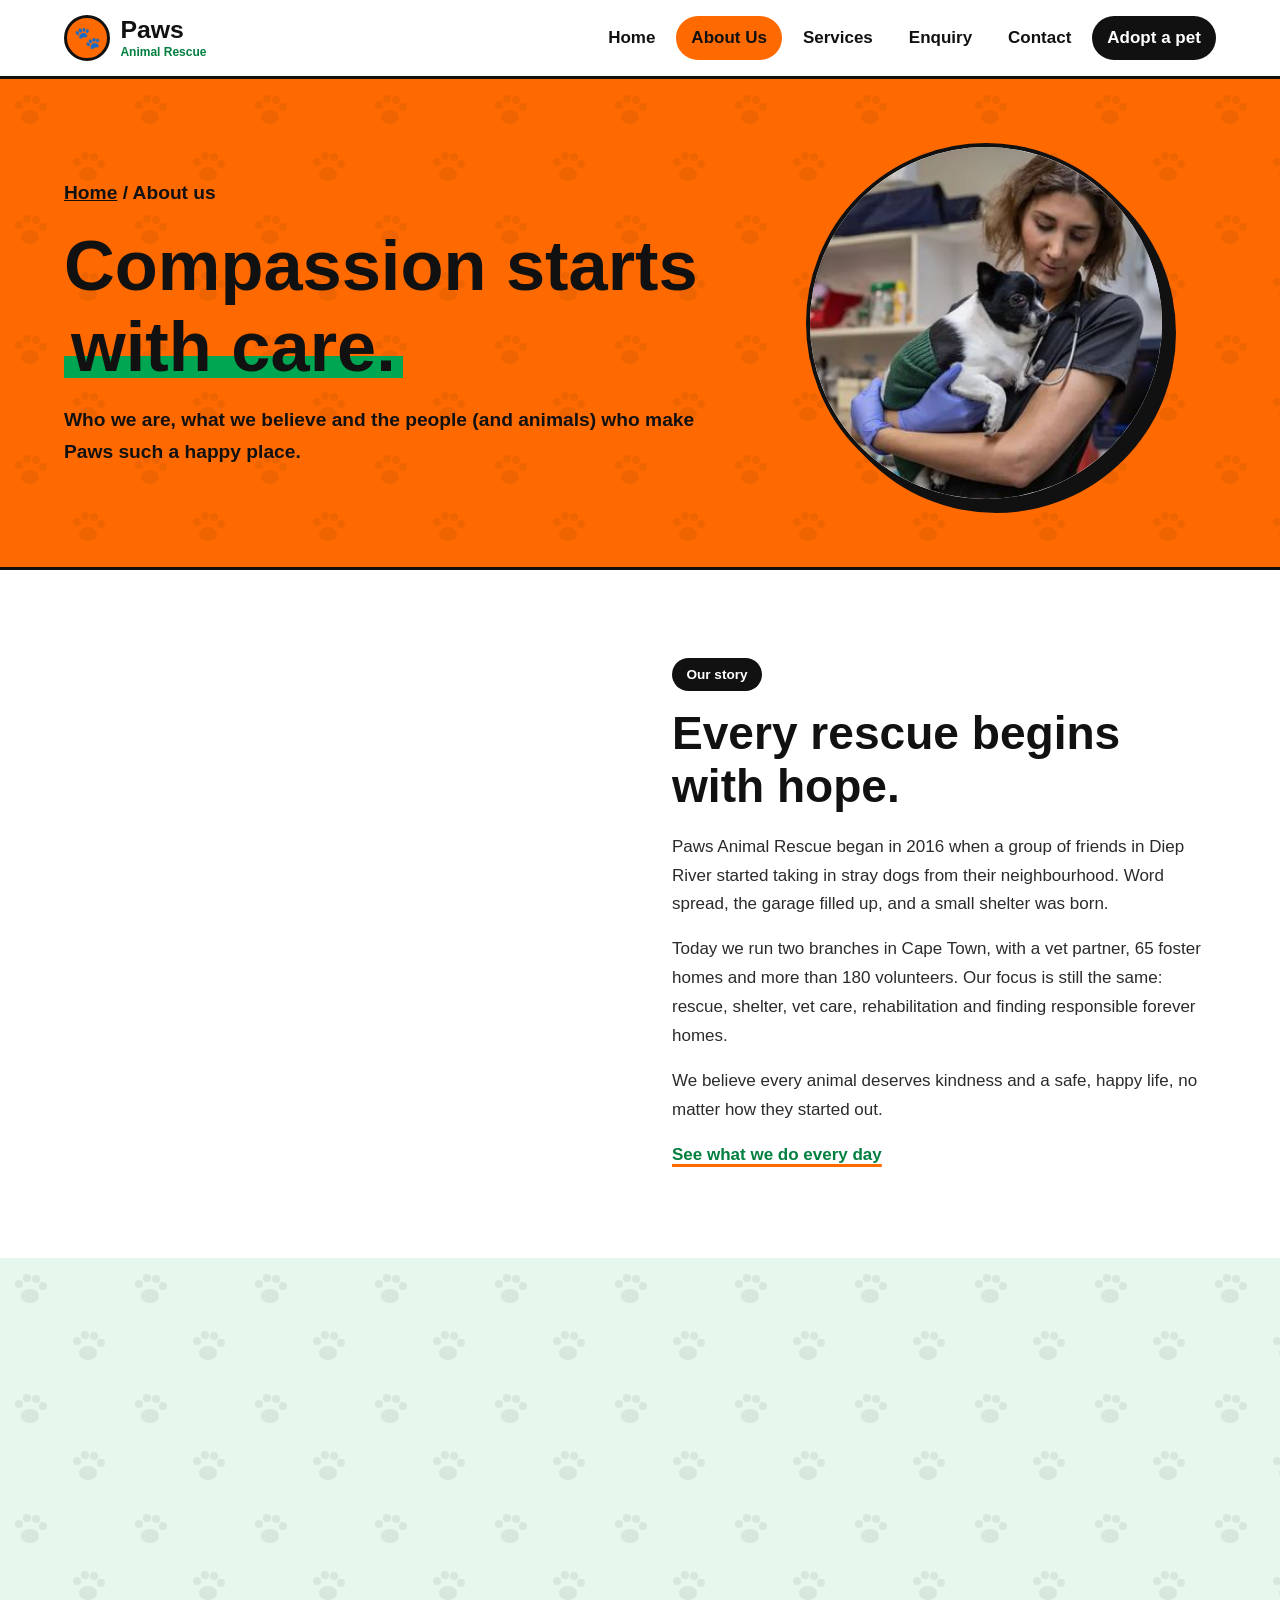
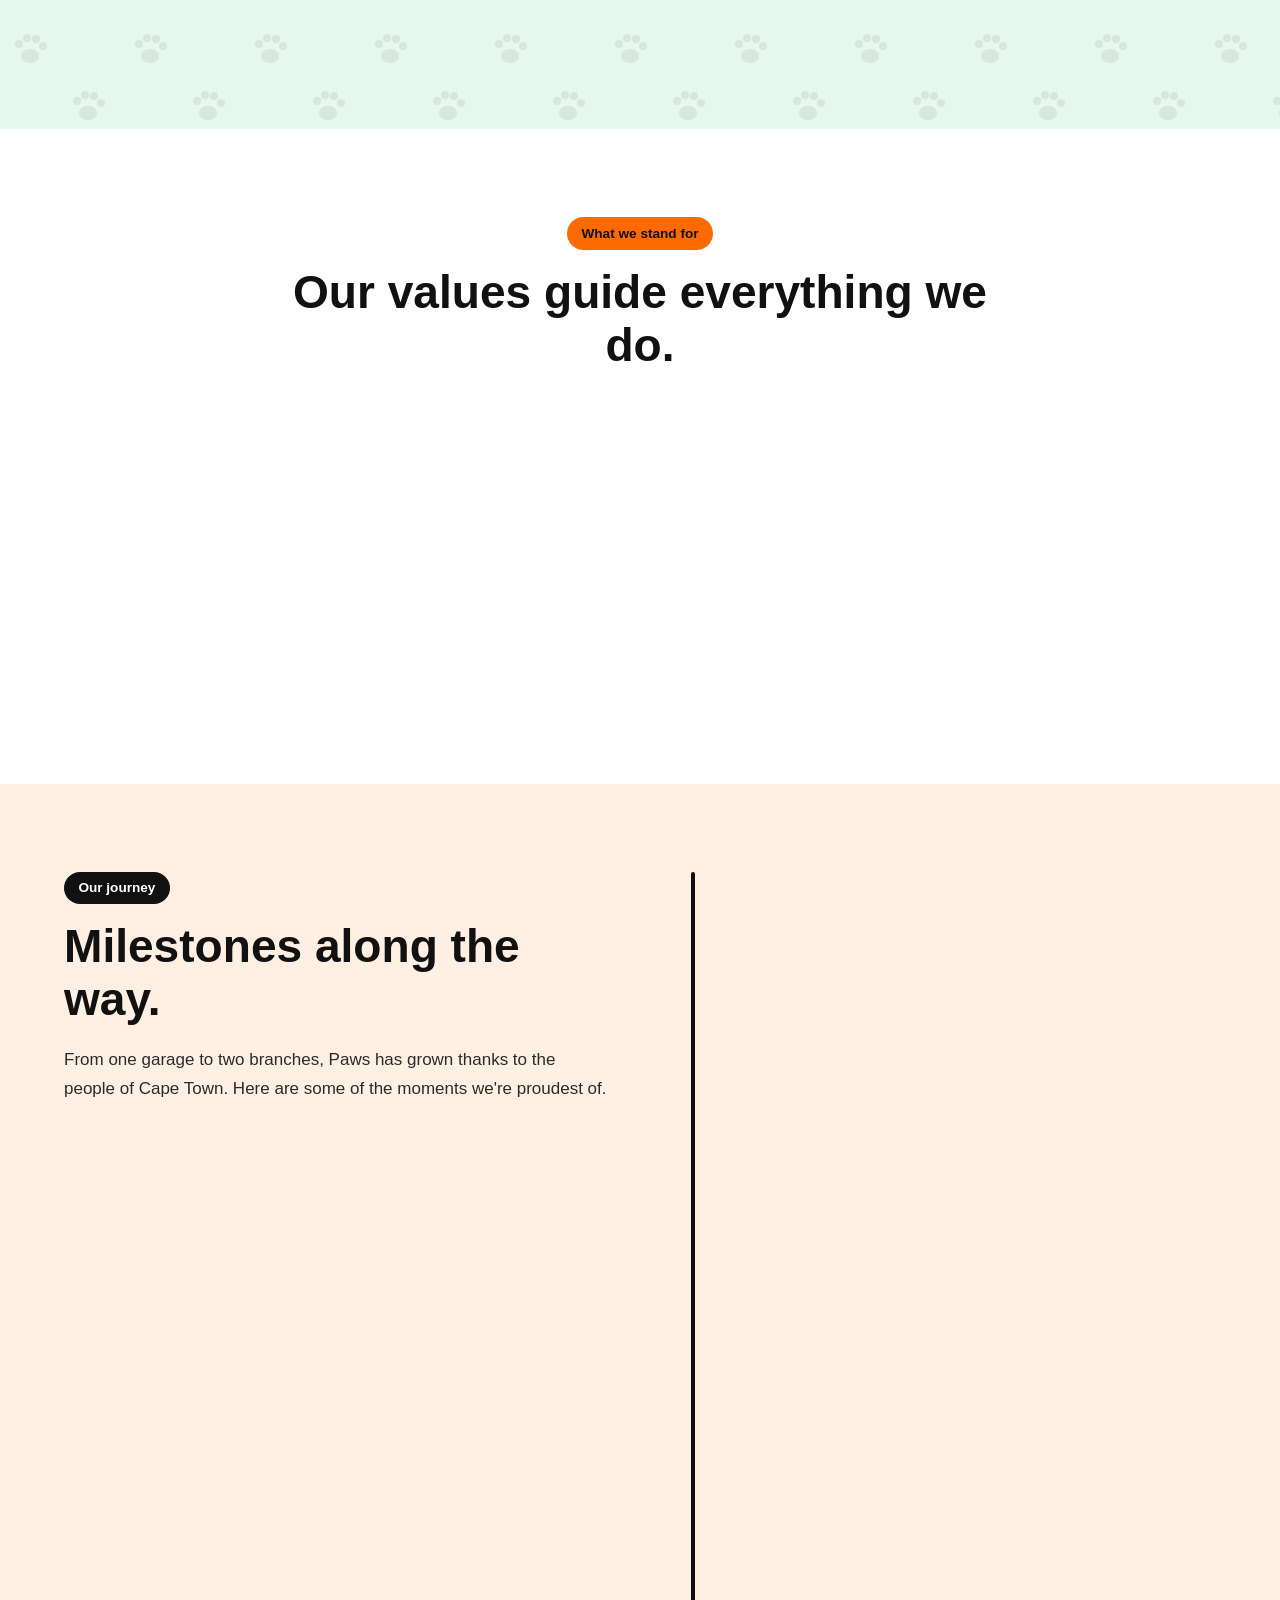
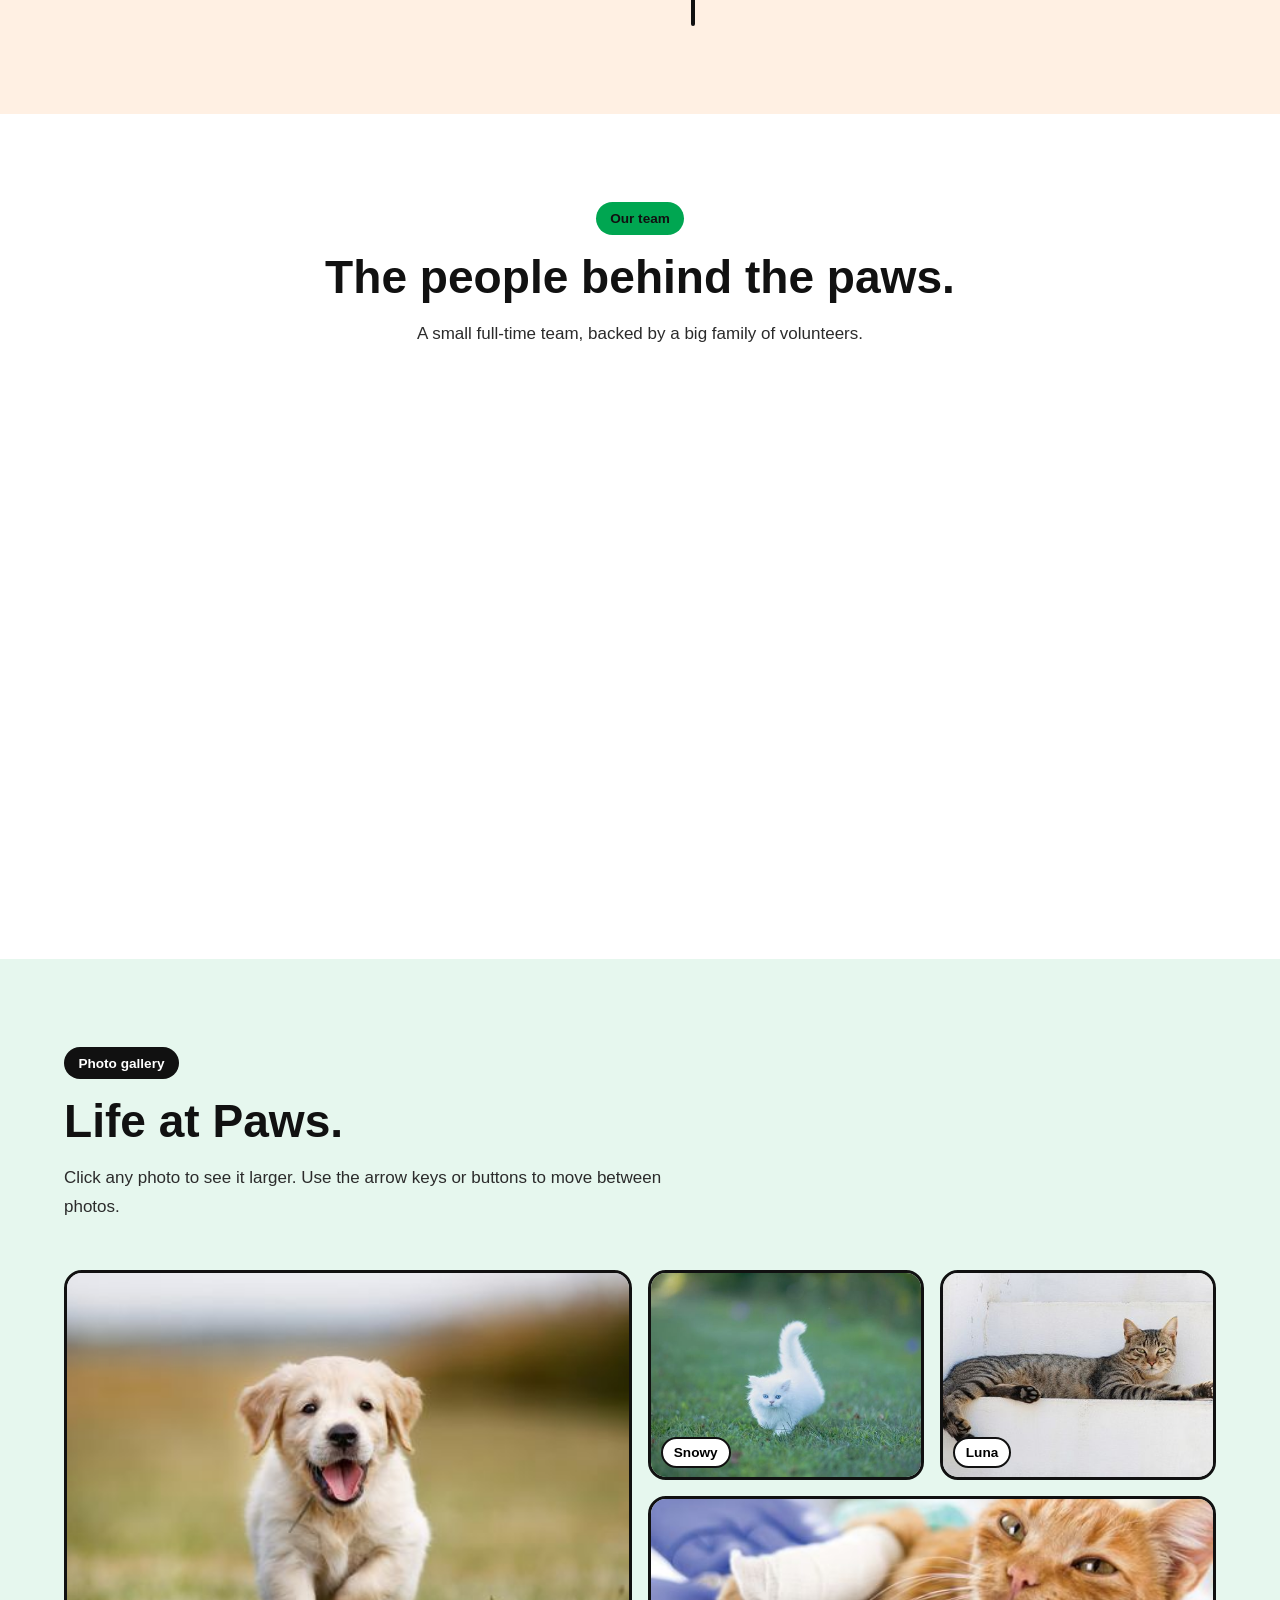
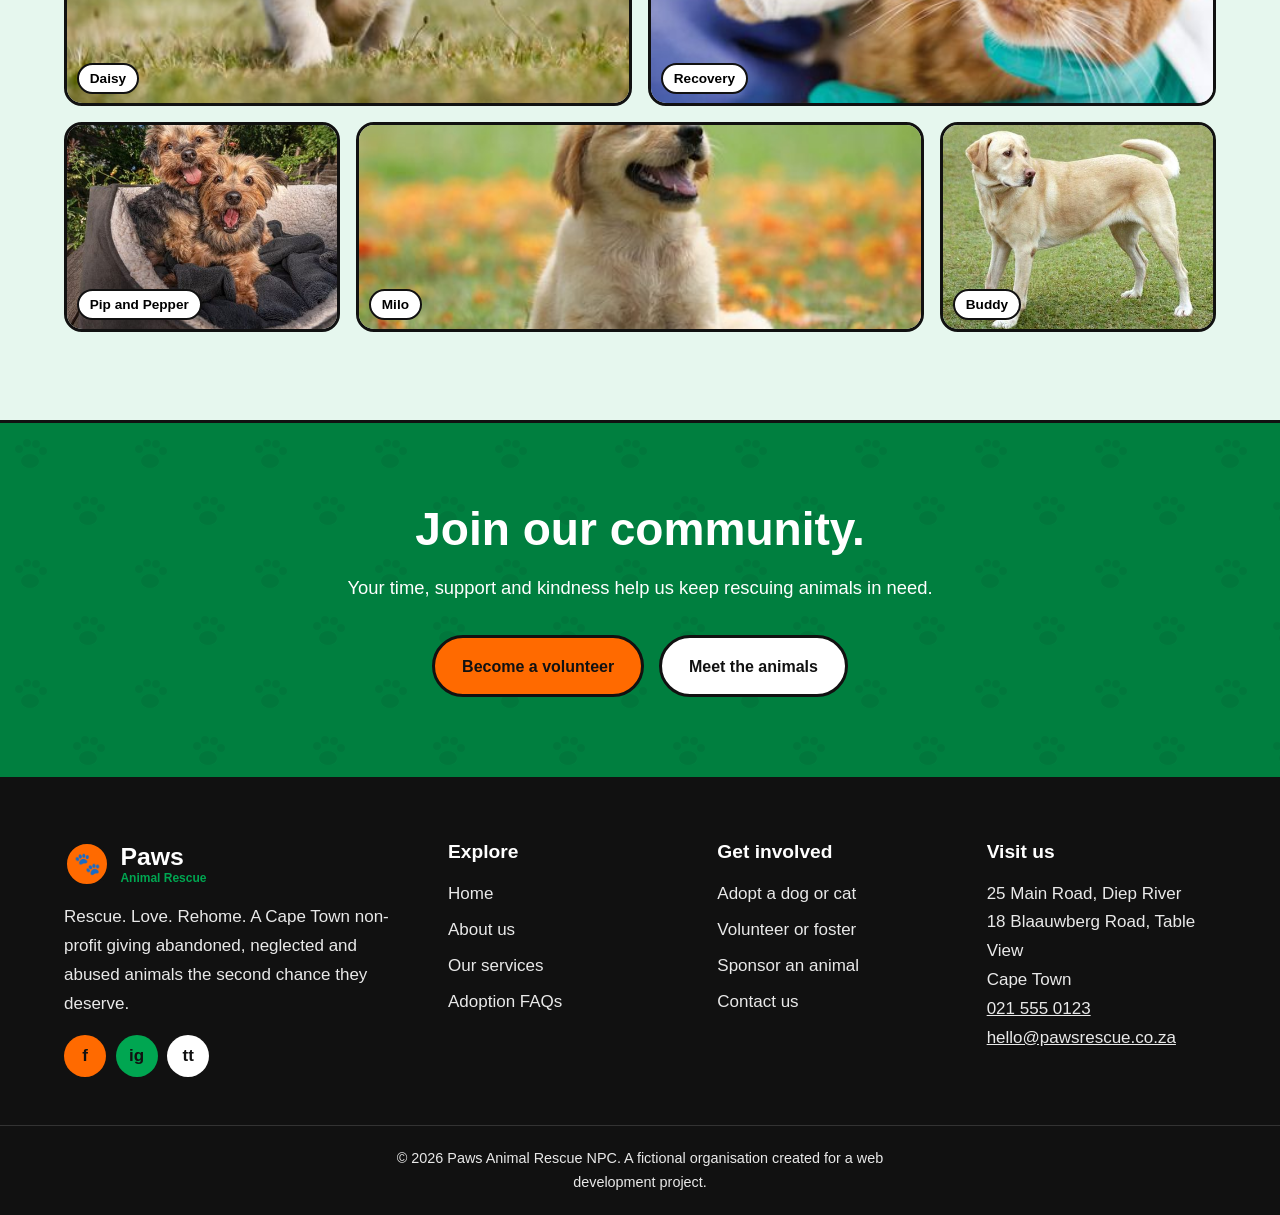
==== commit e2a4e2ca: "Add gallery lightbox, timeline, tabs and FAQ accordion About page: milestones timeline, team bios an" ====
--- a/about.html
+++ b/about.html
@@ -1,508 +1,275 @@
 <!DOCTYPE html>
-<html lang="en">
-
+<html lang="en-ZA">
 <head>
-
-    <!-- Basic page information -->
     <meta charset="UTF-8">
     <meta name="viewport" content="width=device-width, initial-scale=1.0">
 
-    <meta name="description"
-        content="Learn about Paws Animal Rescue, our mission, vision, values and commitment to animal welfare in Cape Town.">
-
-    <title>Paws Animal Rescue | About Us</title>
-
-    <!-- Main stylesheet -->
+    <!-- SECURITY: Content Security Policy only allows files from this site and the few trusted services we use -->
+    <meta http-equiv="Content-Security-Policy" content="default-src 'self'; script-src 'self' https://unpkg.com; style-src 'self' 'unsafe-inline' https://fonts.googleapis.com https://unpkg.com; font-src https://fonts.gstatic.com; img-src 'self' data: https://*.tile.openstreetmap.org https://unpkg.com; connect-src 'self' https://jsonplaceholder.typicode.com; form-action 'self' https://jsonplaceholder.typicode.com mailto:; base-uri 'self'; object-src 'none'">
+    <meta name="referrer" content="strict-origin-when-cross-origin">
+
+    <!-- ON-PAGE SEO: unique title (under 60 characters) and meta description (under 160 characters) -->
+    <title>About Paws Animal Rescue | Cape Town Animal Shelter</title>
+    <meta name="description" content="Meet the team behind Paws Animal Rescue, a Cape Town animal shelter and non-profit. Read our story, mission, values and see our happy rescue animals.">
+    <meta name="keywords" content="about Paws Animal Rescue, Cape Town animal shelter, animal welfare non-profit, rescue team Cape Town">
+    <meta name="author" content="Paws Animal Rescue">
+    <meta name="robots" content="index, follow">
+    <meta name="theme-color" content="#FF6A00">
+
+    <!-- LOCAL SEO: location information -->
+    <meta name="geo.region" content="ZA-WC">
+    <meta name="geo.placename" content="Cape Town">
+
+    <!-- OFF-PAGE SEO: Open Graph tags control how links look when shared on social media -->
+    <meta property="og:type" content="website">
+    <meta property="og:site_name" content="Paws Animal Rescue">
+    <meta property="og:title" content="About Paws Animal Rescue | Cape Town Animal Shelter">
+    <meta property="og:description" content="Meet the team behind Paws Animal Rescue, a Cape Town animal shelter and non-profit. Read our story, mission, values and see our happy rescue animals.">
+    <meta property="og:image" content="images/family-adopting-rescue-dog.jpg">
+    <meta property="og:locale" content="en_ZA">
+    <meta name="twitter:card" content="summary_large_image">
+
+    <link rel="icon" href="data:image/svg+xml,%3Csvg xmlns='http://www.w3.org/2000/svg' viewBox='0 0 100 100'%3E%3Ctext y='.9em' font-size='90'%3E🐾%3C/text%3E%3C/svg%3E">
+
+    <!-- PAGE SPEED: connect to the font server early; fonts use display=swap so text shows immediately -->
+    <link rel="preconnect" href="https://fonts.googleapis.com">
+    <link rel="preconnect" href="https://fonts.gstatic.com" crossorigin>
+    <link rel="stylesheet" href="https://fonts.googleapis.com/css2?family=Fredoka:wght@500;600&family=Nunito:wght@400;600;700;800&display=swap">
     <link rel="stylesheet" href="css/style.css">
-
 </head>
-
 <body>
-
-    <!-- =========================
-         HEADER AND NAVIGATION
-         ========================= -->
-
-    <header>
-
-        <nav class="navbar">
-
-            <a href="index.html" class="logo">
-
-                <span class="logo-icon">🐾</span>
-
-                <span class="logo-text">
-                    <strong>Paws</strong>
-                    <small>Animal Rescue</small>
-                </span>
-
+    <a class="skip-link" href="#main">Skip to main content</a>
+
+    <!-- ===== HEADER AND NAVIGATION ===== -->
+    <header class="site-header">
+        <nav class="navbar" aria-label="Main navigation">
+            <a href="index.html" class="logo" aria-label="Paws Animal Rescue home page">
+                <span class="logo-icon" aria-hidden="true">🐾</span>
+                <span class="logo-text"><strong>Paws</strong><small>Animal Rescue</small></span>
             </a>
-
-
-            <ul class="nav-links">
-
-                <li>
-                    <a href="index.html">Home</a>
-                </li>
-
-                <li>
-                    <a href="about.html" class="active">About Us</a>
-                </li>
-
-                <li>
-                    <a href="services.html">Services</a>
-                </li>
-
-                <li>
-                    <a href="enquiry.html">Enquiry</a>
-                </li>
-
-                <li>
-                    <a href="contact.html">Contact</a>
-                </li>
-
+            <ul class="nav-links" id="navLinks">
+                <li><a href="index.html">Home</a></li>
+                <li><a href="about.html" class="active" aria-current="page">About Us</a></li>
+                <li><a href="services.html">Services</a></li>
+                <li><a href="enquiry.html">Enquiry</a></li>
+                <li><a href="contact.html">Contact</a></li>
+                <li class="nav-cta"><a href="index.html#adopt">Adopt a pet</a></li>
             </ul>
-
-
-            <button class="menu-toggle"
-                id="menuToggle"
-                aria-label="Open navigation menu">
-
-                ☰
-
-            </button>
-
+            <button class="menu-toggle" id="menuToggle" type="button" aria-label="Open navigation menu" aria-controls="navLinks" aria-expanded="false">☰</button>
         </nav>
-
     </header>
 
-
-    <!-- =========================
-         MAIN CONTENT
-         ========================= -->
-
-    <main>
-
+    <main id="main">
         <!-- Page banner -->
         <section class="page-banner">
-
-            <div class="section-container">
-
-                <p class="eyebrow">
-                    ABOUT PAWS
-                </p>
-
-                <h1>
-                    Compassion starts
-                    <span>with care.</span>
-                </h1>
-
-                <p>
-                    Learn more about who we are, what we believe
-                    and why we rescue.
-                </p>
-
-            </div>
-
-        </section>
-
-
-        <!-- Our story -->
-        <section class="about-story section-spacing">
-
-            <div class="section-container two-column">
-
-                <div class="image-content">
-
-                    <picture>
-                        <source
-                            srcset="images/responsive/about-480w.jpg 480w, images/about.jpg 694w"
-                            sizes="(max-width: 700px) 100vw, 50vw"
-                            type="image/jpeg">
-
-                        <img src="images/about.jpg"
-                            srcset="images/responsive/about-480w.jpg 480w, images/about.jpg 694w"
-                            sizes="(max-width: 700px) 100vw, 50vw"
-                            alt="A volunteer caring for a rescued animal">
-                    </picture>
-
-                </div>
-
-
+            <div class="container page-banner-grid">
+                <div>
+                    <p class="breadcrumb"><a href="index.html">Home</a> / About us</p>
+                    <h1>Compassion starts <span class="mark-green mark">with care.</span></h1>
+                    <p>Who we are, what we believe and the people (and animals) who make Paws such a happy place.</p>
+                </div>
+                <div class="banner-photo">
+                    <img src="images/team-sarah-williams.jpg" srcset="images/responsive/team-sarah-williams-480w.jpg 480w, images/team-sarah-williams.jpg 784w" sizes="(max-width: 1000px) 240px, 360px" width="784" height="523" alt="Rescue coordinator Sarah cuddling a black and white cat at the vet clinic" fetchpriority="high" style="object-position:45% 50%">
+                </div>
+            </div>
+        </section>
+
+        <!-- ===== OUR STORY ===== -->
+        <section class="section">
+            <div class="container two-column">
+                <div class="image-frame orange-shadow reveal">
+                    <img src="images/paws-volunteer-team.jpg" srcset="images/responsive/paws-volunteer-team-480w.jpg 480w, images/paws-volunteer-team.jpg 680w" sizes="(max-width: 760px) 92vw, 560px" width="680" height="404" alt="The Paws volunteer team in orange and green T-shirts outside the animal shelter" loading="lazy" decoding="async">
+                </div>
                 <div class="text-content">
-
-                    <p class="section-label">
-                        OUR STORY
-                    </p>
-
-                    <h2>
-                        Every rescue begins
-                        with <span>hope.</span>
-                    </h2>
-
-                    <p>
-                        Paws Animal Rescue was established to provide
-                        support to abandoned, neglected and abused animals
-                        in the Cape Town community.
-                    </p>
-
-                    <p>
-                        We believe that every animal deserves to be treated
-                        with kindness and given an opportunity to live a
-                        safe and fulfilling life.
-                    </p>
-
-                    <p>
-                        Our work focuses on rescue, temporary shelter,
-                        basic veterinary care, rehabilitation and finding
-                        responsible forever homes.
-                    </p>
-
-                </div>
-
-            </div>
-
-        </section>
-
-
-        <!-- Mission and vision -->
-        <section class="mission-section">
-
-            <div class="section-container">
-
-                <div class="mission-grid">
-
-                    <article class="mission-card">
-
-                        <div class="mission-icon">
-                            🌿
-                        </div>
-
-                        <h2>Our Mission</h2>
-
-                        <p>
-                            Our mission is to protect vulnerable animals
-                            by providing rescue, care, rehabilitation and
-                            adoption services while promoting responsible
-                            animal ownership within our community.
-                        </p>
-
+                    <span class="tag">Our story</span>
+                    <h2>Every rescue begins with hope.</h2>
+                    <p>Paws Animal Rescue began in 2016 when a group of friends in Diep River started taking in stray dogs from their neighbourhood. Word spread, the garage filled up, and a small shelter was born.</p>
+                    <p>Today we run two branches in Cape Town, with a vet partner, 65 foster homes and more than 180 volunteers. Our focus is still the same: rescue, shelter, vet care, rehabilitation and finding responsible forever homes.</p>
+                    <p>We believe every animal deserves kindness and a safe, happy life, no matter how they started out.</p>
+                    <a class="text-link" href="services.html">See what we do every day</a>
+                </div>
+            </div>
+        </section>
+
+        <!-- ===== MISSION AND VISION ===== -->
+        <section class="section section-tint-green section-paws">
+            <div class="container card-grid-2">
+                <article class="mission-card orange reveal">
+                    <div class="icon-bubble" aria-hidden="true">🎯</div>
+                    <h2>Our mission</h2>
+                    <p>To protect vulnerable animals by providing rescue, care, rehabilitation and adoption services, while teaching our community about responsible pet ownership.</p>
+                </article>
+                <article class="mission-card green reveal">
+                    <div class="icon-bubble" aria-hidden="true">🌍</div>
+                    <h2>Our vision</h2>
+                    <p>A Cape Town where every pet is wanted, sterilised and cared for, and where no animal is left abandoned, neglected or alone.</p>
+                </article>
+            </div>
+        </section>
+
+        <!-- ===== VALUES ===== -->
+        <section class="section">
+            <div class="container">
+                <div class="section-heading centered">
+                    <span class="tag tag-orange">What we stand for</span>
+                    <h2>Our values guide everything we do.</h2>
+                </div>
+                <div class="card-grid-4">
+                    <article class="info-card value-card reveal"><div class="icon-bubble" aria-hidden="true">❤️</div><h3>Compassion</h3><p>We treat every animal with patience, kindness and respect, especially the frightened ones.</p></article>
+                    <article class="info-card value-card reveal"><div class="icon-bubble" aria-hidden="true">🤝</div><h3>Responsibility</h3><p>We sterilise every animal and support adopters for life, because a pet is a lifelong promise.</p></article>
+                    <article class="info-card value-card reveal"><div class="icon-bubble" aria-hidden="true">☀️</div><h3>Hope</h3><p>We believe no animal is a lost cause. Time and love can heal almost anything.</p></article>
+                    <article class="info-card value-card reveal"><div class="icon-bubble" aria-hidden="true">🐾</div><h3>Community</h3><p>Volunteers, fosters, sponsors and adopters save lives together. Nobody does it alone.</p></article>
+                </div>
+            </div>
+        </section>
+
+        <!-- ===== MILESTONES (a real sequence, so a timeline is used) ===== -->
+        <section class="section section-tint-orange">
+            <div class="container two-column timeline-layout">
+                <div class="text-content">
+                    <span class="tag">Our journey</span>
+                    <h2>Milestones along the way.</h2>
+                    <p>From one garage to two branches, Paws has grown thanks to the people of Cape Town. Here are some of the moments we're proudest of.</p>
+                    <div class="image-frame reveal">
+                        <img src="images/feeding-rescued-dog-and-cat.jpg" srcset="images/responsive/feeding-rescued-dog-and-cat-480w.jpg 480w, images/responsive/feeding-rescued-dog-and-cat-800w.jpg 800w, images/feeding-rescued-dog-and-cat.jpg 1200w" sizes="(max-width: 760px) 92vw, 560px" width="1200" height="798" alt="A volunteer hand-feeding a rescued dog and cat at the shelter" loading="lazy" decoding="async">
+                    </div>
+                </div>
+                <ol class="timeline">
+                    <li class="reveal"><p class="year">2016</p><p>Three friends start rescuing stray dogs from a garage in Diep River.</p></li>
+                    <li class="reveal"><p class="year">2018</p><p>Paws registers as a non-profit and opens the Southern Branch on Main Road.</p></li>
+                    <li class="reveal"><p class="year">2020</p><p>Our partner vet clinic opens on site, so animals are treated the day they arrive.</p></li>
+                    <li class="reveal"><p class="year">2021</p><p>The foster programme launches, and the 500th animal goes home.</p></li>
+                    <li class="reveal"><p class="year">2023</p><p>The Northern Branch opens in Table View to help animals on the West Coast.</p></li>
+                    <li class="reveal"><p class="year">2026</p><p>More than 1 240 animals rehomed, and still counting.</p></li>
+                </ol>
+            </div>
+        </section>
+
+        <!-- ===== TEAM ===== -->
+        <section class="section">
+            <div class="container">
+                <div class="section-heading centered">
+                    <span class="tag tag-green">Our team</span>
+                    <h2>The people behind the paws.</h2>
+                    <p>A small full-time team, backed by a big family of volunteers.</p>
+                </div>
+                <div class="card-grid-3">
+                    <article class="team-card reveal">
+                        <div class="team-photo"><img src="images/team-sarah-williams.jpg" srcset="images/responsive/team-sarah-williams-480w.jpg 480w, images/team-sarah-williams.jpg 784w" sizes="(max-width: 760px) 92vw, 380px" width="784" height="523" alt="Sarah Williams, rescue coordinator, holding a black and white cat at the vet clinic" loading="lazy" decoding="async"></div>
+                        <div class="team-body"><h3>Sarah Williams</h3><p class="team-role">Rescue coordinator</p><p>Sarah runs our rescue line and has personally brought more than 400 animals to safety.</p></div>
                     </article>
-
-
-                    <article class="mission-card">
-
-                        <div class="mission-icon">
-                            🌍
-                        </div>
-
-                        <h2>Our Vision</h2>
-
-                        <p>
-                            Our vision is to create a caring community
-                            where animals are treated responsibly and
-                            fewer animals are abandoned, neglected or
-                            left without proper care.
-                        </p>
-
+                    <article class="team-card reveal">
+                        <div class="team-photo"><img src="images/team-danielle-jacobs.jpg" srcset="images/responsive/team-danielle-jacobs-480w.jpg 480w, images/responsive/team-danielle-jacobs-800w.jpg 800w, images/team-danielle-jacobs.jpg 900w" sizes="(max-width: 760px) 92vw, 380px" width="900" height="600" alt="Danielle Jacobs, volunteer coordinator, sitting on the grass with two happy dogs" loading="lazy" decoding="async"></div>
+                        <div class="team-body"><h3>Danielle Jacobs</h3><p class="team-role">Volunteer coordinator</p><p>Danielle trains new volunteers and plans our weekend adoption days and fundraisers.</p></div>
                     </article>
-
-                </div>
-
-            </div>
-
-        </section>
-
-
-        <!-- Values -->
-        <section class="values-section section-spacing">
-
-            <div class="section-container">
-
-                <div class="section-heading centered">
-
-                    <p class="section-label">
-                        WHAT WE STAND FOR
-                    </p>
-
-                    <h2>
-                        Our values guide
-                        <span>everything we do.</span>
-                    </h2>
-
-                </div>
-
-
-                <div class="value-grid">
-
-                    <article class="value-card">
-
-                        <div class="value-icon">
-                            ❤️
-                        </div>
-
-                        <h3>Compassion</h3>
-
-                        <p>
-                            We treat every animal with patience,
-                            kindness and respect.
-                        </p>
-
+                    <article class="team-card reveal">
+                        <div class="team-photo"><img src="images/team-mia-petersen.jpg" srcset="images/responsive/team-mia-petersen-480w.jpg 480w, images/responsive/team-mia-petersen-800w.jpg 800w, images/responsive/team-mia-petersen-1200w.jpg 1200w, images/team-mia-petersen.jpg 1417w" sizes="(max-width: 760px) 92vw, 380px" width="1417" height="945" alt="Mia Petersen, animal care coordinator, lifting a grey tabby cat outdoors" loading="lazy" decoding="async"></div>
+                        <div class="team-body"><h3>Mia Petersen</h3><p class="team-role">Animal care coordinator</p><p>Mia looks after daily care, feeding plans and rehabilitation for every resident.</p></div>
                     </article>
-
-
-                    <article class="value-card">
-
-                        <div class="value-icon">
-                            🤝
-                        </div>
-
-                        <h3>Responsibility</h3>
-
-                        <p>
-                            We promote responsible care and
-                            lifelong commitment to animals.
-                        </p>
-
-                    </article>
-
-
-                    <article class="value-card">
-
-                        <div class="value-icon">
-                            🌱
-                        </div>
-
-                        <h3>Hope</h3>
-
-                        <p>
-                            We believe every animal deserves
-                            the opportunity for a better future.
-                        </p>
-
-                    </article>
-
-
-                    <article class="value-card">
-
-                        <div class="value-icon">
-                            🐾
-                        </div>
-
-                        <h3>Community</h3>
-
-                        <p>
-                            We work together with volunteers,
-                            adopters and supporters to save lives.
-                        </p>
-
-                    </article>
-
-                </div>
-
-            </div>
-
-        </section>
-
-
-        <!-- Team -->
-        <section class="team-section section-spacing">
-
-            <div class="section-container">
-
-                <div class="section-heading centered">
-
-                    <p class="section-label">
-                        OUR TEAM
-                    </p>
-
-                    <h2>
-                        The people behind
-                        <span>the paws.</span>
-                    </h2>
-
-                    <p>
-                        Our team and volunteers work together to
-                        give every animal the care they need.
-                    </p>
-
-                </div>
-
-
-                <div class="team-grid">
-
-                    <article class="team-card">
-
-                        <img src="images/team1.jpg.webp"
-                            srcset="images/responsive/team1-480w.jpg 480w, images/team1.jpg.webp 784w"
-                            sizes="(max-width: 700px) 100vw, (max-width: 1000px) 50vw, 33vw"
-                            alt="Paws Animal Rescue rescue coordinator">
-
-                        <div>
-
-                            <h3>
-                                Sarah Williams
-                            </h3>
-
-                            <p>
-                                Rescue Coordinator
-                            </p>
-
-                        </div>
-
-                    </article>
-
-
-                    <article class="team-card">
-
-                        <img src="images/team-2.jpg"
-                            srcset="images/responsive/team-2-480w.jpg 480w, images/responsive/team-2-800w.jpg 800w, images/team-2.jpg 900w"
-                            sizes="(max-width: 700px) 100vw, (max-width: 1000px) 50vw, 33vw"
-                            alt="Paws Animal Rescue volunteer coordinator">
-
-                        <div>
-
-                            <h3>
-                                Daniel Jacobs
-                            </h3>
-
-                            <p>
-                                Volunteer Coordinator
-                            </p>
-
-                        </div>
-
-                    </article>
-
-
-                    <article class="team-card">
-
-                        <img src="images/team-3.jpg"
-                            srcset="images/responsive/team-3-480w.jpg 480w, images/responsive/team-3-800w.jpg 800w, images/responsive/team-3-1200w.jpg 1200w, images/team-3.jpg 1417w"
-                            sizes="(max-width: 700px) 100vw, (max-width: 1000px) 50vw, 33vw"
-                            alt="Paws Animal Rescue animal care coordinator">
-
-                        <div>
-
-                            <h3>
-                                Mia Petersen
-                            </h3>
-
-                            <p>
-                                Animal Care Coordinator
-                            </p>
-
-                        </div>
-
-                    </article>
-
-                </div>
-
-            </div>
-
-        </section>
-
-
-        <!-- Call to action -->
+                </div>
+            </div>
+        </section>
+
+        <!-- ===== GALLERY WITH LIGHTBOX ===== -->
+        <section class="section section-tint-green" id="gallery">
+            <div class="container">
+                <div class="section-heading">
+                    <span class="tag">Photo gallery</span>
+                    <h2>Life at Paws.</h2>
+                    <p>Click any photo to see it larger. Use the arrow keys or buttons to move between photos.</p>
+                </div>
+                <div class="gallery">
+                    <button class="gallery-item wide tall" type="button" data-full="images/golden-puppy-daisy-running.jpg" aria-label="Enlarge photo: Daisy the puppy running across the grass">
+                        <img src="images/golden-puppy-daisy-running.jpg" srcset="images/responsive/golden-puppy-daisy-running-480w.jpg 480w, images/responsive/golden-puppy-daisy-running-800w.jpg 800w, images/responsive/golden-puppy-daisy-running-1200w.jpg 1200w, images/golden-puppy-daisy-running.jpg 1600w" sizes="(max-width: 1000px) 46vw, 300px" width="1600" height="1104" alt="Daisy the puppy running across the grass" loading="lazy" decoding="async">
+                        <span>Daisy</span>
+                    </button>
+                    <button class="gallery-item" type="button" data-full="images/white-kitten-snowy.jpg" aria-label="Enlarge photo: Snowy the white kitten exploring the lawn">
+                        <img src="images/white-kitten-snowy.jpg" srcset="images/responsive/white-kitten-snowy-480w.jpg 480w, images/responsive/white-kitten-snowy-800w.jpg 800w, images/white-kitten-snowy.jpg 1200w" sizes="(max-width: 1000px) 46vw, 300px" width="1200" height="900" alt="Snowy the white kitten exploring the lawn" loading="lazy" decoding="async">
+                        <span>Snowy</span>
+                    </button>
+                    <button class="gallery-item" type="button" data-full="images/tabby-cat-luna.jpg" aria-label="Enlarge photo: Luna the tabby cat relaxing on a step">
+                        <img src="images/tabby-cat-luna.jpg" srcset="images/responsive/tabby-cat-luna-480w.jpg 480w, images/responsive/tabby-cat-luna-800w.jpg 800w, images/responsive/tabby-cat-luna-1200w.jpg 1200w, images/tabby-cat-luna.jpg 1280w" sizes="(max-width: 1000px) 46vw, 300px" width="1280" height="783" alt="Luna the tabby cat relaxing on a step" loading="lazy" decoding="async">
+                        <span>Luna</span>
+                    </button>
+                    <button class="gallery-item wide" type="button" data-full="images/cat-recovering-with-bandaged-paw.jpg" aria-label="Enlarge photo: A ginger cat recovering with a bandaged paw">
+                        <img src="images/cat-recovering-with-bandaged-paw.jpg" srcset="images/responsive/cat-recovering-with-bandaged-paw-480w.jpg 480w, images/responsive/cat-recovering-with-bandaged-paw-800w.jpg 800w, images/responsive/cat-recovering-with-bandaged-paw-1200w.jpg 1200w, images/cat-recovering-with-bandaged-paw.jpg 1600w" sizes="(max-width: 1000px) 46vw, 300px" width="1600" height="1066" alt="A ginger cat recovering with a bandaged paw" loading="lazy" decoding="async">
+                        <span>Recovery</span>
+                    </button>
+                    <button class="gallery-item" type="button" data-full="images/yorkie-pair-pip-and-pepper.jpg" aria-label="Enlarge photo: Pip and Pepper snuggled together in a dog bed">
+                        <img src="images/yorkie-pair-pip-and-pepper.jpg" srcset="images/responsive/yorkie-pair-pip-and-pepper-480w.jpg 480w, images/yorkie-pair-pip-and-pepper.jpg 640w" sizes="(max-width: 1000px) 46vw, 300px" width="640" height="640" alt="Pip and Pepper snuggled together in a dog bed" loading="lazy" decoding="async">
+                        <span>Pip and Pepper</span>
+                    </button>
+                    <button class="gallery-item wide" type="button" data-full="images/golden-retriever-puppy-milo.jpg" aria-label="Enlarge photo: Milo the golden puppy sitting among orange flowers">
+                        <img src="images/golden-retriever-puppy-milo.jpg" srcset="images/responsive/golden-retriever-puppy-milo-480w.jpg 480w, images/responsive/golden-retriever-puppy-milo-800w.jpg 800w, images/golden-retriever-puppy-milo.jpg 1200w" sizes="(max-width: 1000px) 46vw, 300px" width="1200" height="1197" alt="Milo the golden puppy sitting among orange flowers" loading="lazy" decoding="async">
+                        <span>Milo</span>
+                    </button>
+                    <button class="gallery-item" type="button" data-full="images/labrador-buddy.jpg" aria-label="Enlarge photo: Buddy the Labrador standing on the grass">
+                        <img src="images/labrador-buddy.jpg" srcset="images/responsive/labrador-buddy-480w.jpg 480w, images/labrador-buddy.jpg 700w" sizes="(max-width: 1000px) 46vw, 300px" width="700" height="577" alt="Buddy the Labrador standing on the grass" loading="lazy" decoding="async">
+                        <span>Buddy</span>
+                    </button>
+                </div>
+            </div>
+        </section>
+
+        <!-- ===== CALL TO ACTION ===== -->
         <section class="cta-section">
-
-            <div class="cta-content">
-
-                <p class="section-label">
-                    JOIN OUR COMMUNITY
-                </p>
-
-                <h2>
-                    Together, we can give
-                    <span>them a second chance.</span>
-                </h2>
-
-                <p>
-                    Your time, support and compassion can help
-                    us continue caring for animals in need.
-                </p>
-
-                <a href="enquiry.html" class="btn btn-light">
-                    Get Involved
+            <div class="container">
+                <h2>Join our community.</h2>
+                <p>Your time, support and kindness help us keep rescuing animals in need.</p>
+                <div class="button-row">
+                    <a href="enquiry.html" class="btn btn-primary">Become a volunteer</a>
+                    <a href="index.html#adopt" class="btn btn-light">Meet the animals</a>
+                </div>
+            </div>
+        </section>
+    </main>
+
+    <!-- ===== FOOTER (internal links, contact details and social media links) ===== -->
+    <footer class="site-footer">
+        <div class="container footer-grid">
+            <div class="footer-about">
+                <a href="index.html" class="logo">
+                    <span class="logo-icon" aria-hidden="true">🐾</span>
+                    <span class="logo-text"><strong>Paws</strong><small>Animal Rescue</small></span>
                 </a>
-
-            </div>
-
-        </section>
-
-    </main>
-
-
-    <!-- =========================
-         FOOTER
-         ========================= -->
-
-    <footer>
-
-        <div class="footer-container">
-
-            <div class="footer-about">
-
-                <a href="index.html" class="logo">
-
-                    <span class="logo-icon">🐾</span>
-
-                    <span class="logo-text">
-                        <strong>Paws</strong>
-                        <small>Animal Rescue</small>
-                    </span>
-
-                </a>
-
-                <p>
-                    Rescue. Love. Rehome.
-                    Giving vulnerable animals the second chance
-                    they deserve.
-                </p>
-
-            </div>
-
-
-            <div class="footer-links">
-
-                <h3>Quick Links</h3>
-
-                <a href="index.html">Home</a>
-                <a href="about.html">About Us</a>
-                <a href="services.html">Services</a>
-                <a href="enquiry.html">Enquiry</a>
-                <a href="contact.html">Contact</a>
-
-            </div>
-
-
-            <div class="footer-contact">
-
-                <h3>Contact Us</h3>
-
-                <p>📍 Cape Town, South Africa</p>
-                <p>📞 021 555 0123</p>
-                <p>✉️ hello@pawsrescue.co.za</p>
-
-            </div>
-
+                <p>Rescue. Love. Rehome. A Cape Town non-profit giving abandoned, neglected and abused animals the second chance they deserve.</p>
+                <ul class="social-links" aria-label="Paws Animal Rescue on social media">
+                    <li><a href="https://www.facebook.com/" target="_blank" rel="noopener noreferrer" aria-label="Facebook (opens in a new tab)">f</a></li>
+                    <li><a href="https://www.instagram.com/" target="_blank" rel="noopener noreferrer" aria-label="Instagram (opens in a new tab)">ig</a></li>
+                    <li><a href="https://www.tiktok.com/" target="_blank" rel="noopener noreferrer" aria-label="TikTok (opens in a new tab)">tt</a></li>
+                </ul>
+            </div>
+            <div>
+                <h3>Explore</h3>
+                <ul class="footer-links">
+                    <li><a href="index.html">Home</a></li>
+                    <li><a href="about.html">About us</a></li>
+                    <li><a href="services.html">Our services</a></li>
+                    <li><a href="services.html#faq">Adoption FAQs</a></li>
+                </ul>
+            </div>
+            <div>
+                <h3>Get involved</h3>
+                <ul class="footer-links">
+                    <li><a href="index.html#adopt">Adopt a dog or cat</a></li>
+                    <li><a href="enquiry.html">Volunteer or foster</a></li>
+                    <li><a href="enquiry.html">Sponsor an animal</a></li>
+                    <li><a href="contact.html">Contact us</a></li>
+                </ul>
+            </div>
+            <div>
+                <h3>Visit us</h3>
+                <p>25 Main Road, Diep River<br>18 Blaauwberg Road, Table View<br>Cape Town</p>
+                <p><a href="tel:+27215550123">021 555 0123</a><br><a href="mailto:hello@pawsrescue.co.za">hello@pawsrescue.co.za</a></p>
+            </div>
         </div>
-
-
         <div class="footer-bottom">
-
-            <p>
-                © 2026 Paws Animal Rescue. All rights reserved.
-            </p>
-
+            <p>© <span data-year>2026</span> Paws Animal Rescue NPC. A fictional organisation created for a web development project.</p>
         </div>
-
     </footer>
 
-
-    <!-- JavaScript -->
-    <script src="js/script.js"></script>
-
+    <!-- PAGE SPEED: scripts load with "defer" so they never block the page from displaying -->
+    <script src="js/animals.js" defer></script>
+    <script src="js/script.js" defer></script>
 </body>
-
-</html>+</html>
--- a/css/style.css
+++ b/css/style.css
@@ -1,1838 +1,731 @@
 /* =========================================================
-   PAWS ANIMAL RESCUE
-   Main Website Stylesheet
-
-   Colour Theme:
-   Forest Green - Nature and trust
-   Sage Green  - Growth and healing
-   Warm Cream  - Comfort and warmth
-   Coral       - Love and compassion
-   Yellow      - Hope and happiness
+   PAWS ANIMAL RESCUE - MAIN STYLESHEET (Part 3 revision)
+
+   Colour theme (brighter, happier palette):
+   Orange  #FF6A00 - energy, warmth and fun
+   Green   #00A651 - nature, health and growth
+   Black   #111111 - strong, readable text
+   White   #FFFFFF - clean backgrounds
+
+   Contrast notes:
+   - Black text is used on orange and bright green (high contrast).
+   - White text is only used on dark green (#007F3F) or black.
 ========================================================= */
 
-
-/* =========================================================
-   1. CSS VARIABLES
-========================================================= */
-
+/* ---------- 1. VARIABLES ---------- */
 :root {
-
-    --forest-green: #1f5d45;
-    --deep-green: #164936;
-    --sage-green: #5e9c76;
-    --light-sage: #e8f2eb;
-
-    --cream: #fff9f0;
-    --warm-white: #ffffff;
-
-    --coral: #e9826e;
-    --coral-dark: #d96d5b;
-
-    --yellow: #f4c95d;
-    --yellow-light: #fff3c9;
-
-    --dark-text: #26332d;
-    --medium-text: #53635b;
-    --light-text: #718078;
-
-    --border: #dce6df;
-
-    --shadow-light: 0 8px 25px rgba(31, 93, 69, 0.08);
-    --shadow-medium: 0 15px 40px rgba(31, 93, 69, 0.12);
-
-    --border-radius: 18px;
-    --small-radius: 10px;
-
+    --orange: #FF6A00;
+    --orange-hover: #FF8A33;
+    --orange-soft: #FFF0E3;
+    --green: #00A651;
+    --green-dark: #007F3F;
+    --green-soft: #E6F7EE;
+    --black: #111111;
+    --white: #FFFFFF;
+    --text: #2B2B2B;
+    --muted: #555555;
+    --line: #E7E7E7;
+
+    --font-head: "Fredoka", "Trebuchet MS", Arial, sans-serif;
+    --font-body: "Nunito", Arial, Helvetica, sans-serif;
+
+    --radius-lg: 28px;
+    --radius: 18px;
+    --radius-sm: 10px;
     --max-width: 1200px;
-
-}
-
-
-/* =========================================================
-   2. GENERAL RESET
-========================================================= */
-
-* {
-    margin: 0;
-    padding: 0;
-    box-sizing: border-box;
-}
-
-
-html {
-    scroll-behavior: smooth;
-}
-
+    --shadow: 0 10px 30px rgba(17, 17, 17, 0.08);
+    --shadow-pop: 6px 6px 0 var(--black);
+
+    /* Small repeating paw-print pattern used as decoration */
+    --paws: url("data:image/svg+xml,%3Csvg xmlns='http://www.w3.org/2000/svg' width='120' height='120' viewBox='0 0 120 120'%3E%3Cg fill='%23111111' fill-opacity='0.07'%3E%3Cellipse cx='30' cy='38' rx='9' ry='7'/%3E%3Ccircle cx='19' cy='26' r='4'/%3E%3Ccircle cx='27' cy='20' r='4'/%3E%3Ccircle cx='36' cy='21' r='4'/%3E%3Ccircle cx='43' cy='28' r='4'/%3E%3Cellipse cx='88' cy='95' rx='9' ry='7'/%3E%3Ccircle cx='77' cy='83' r='4'/%3E%3Ccircle cx='85' cy='77' r='4'/%3E%3Ccircle cx='94' cy='78' r='4'/%3E%3Ccircle cx='101' cy='85' r='4'/%3E%3C/g%3E%3C/svg%3E");
+}
+
+/* ---------- 2. RESET AND BASE ---------- */
+*, *::before, *::after { margin: 0; padding: 0; box-sizing: border-box; }
+
+html { scroll-behavior: smooth; }
 
 body {
-    font-family: Arial, Helvetica, sans-serif;
-    background-color: var(--cream);
-    color: var(--dark-text);
+    font-family: var(--font-body);
+    font-size: 1.0625rem;
     line-height: 1.7;
-}
-
-
-/* Prevent images from overflowing their containers */
-
-img {
-    max-width: 100%;
-    display: block;
-}
-
-
-/* Remove default link styling */
-
-a {
-    color: inherit;
-    text-decoration: none;
-}
-
-
-/* Make buttons and form elements use the same font */
-
-button,
-input,
-select,
-textarea {
-    font-family: inherit;
-}
-
-
-/* =========================================================
-   3. GENERAL CONTAINERS
-========================================================= */
-
-.section-container {
-    width: 90%;
-    max-width: var(--max-width);
-    margin: 0 auto;
-}
-
-
-.section-spacing {
-    padding: 6.25rem 0;
-}
-
-
-/* =========================================================
-   4. TYPOGRAPHY
-========================================================= */
-
-h1,
-h2,
-h3 {
-    line-height: 1.2;
-    color: var(--dark-text);
-}
-
-
-h1 {
-    font-size: clamp(2.6rem, 6vw, 5rem);
-}
-
-
-h2 {
-    font-size: clamp(2rem, 4vw, 3.2rem);
-}
-
-
-h3 {
-    font-size: 1.4rem;
-}
-
-
-p {
-    color: var(--medium-text);
-}
-
-
-.section-label,
-.eyebrow {
-    color: var(--coral-dark);
-    font-size: 0.8rem;
-    font-weight: bold;
-    letter-spacing: 2px;
-    text-transform: uppercase;
-    margin-bottom: 12px;
-}
-
-
-h1 span,
-h2 span {
-    color: var(--forest-green);
-}
-
-
-.section-heading {
-    max-width: 700px;
-    margin-bottom: 50px;
-}
-
-
-.section-heading.centered {
-    text-align: center;
-    margin-left: auto;
-    margin-right: auto;
-}
-
-
-.section-heading p:last-child {
-    margin-top: 18px;
-}
-
-
-/* =========================================================
-   5. HEADER AND NAVIGATION
-========================================================= */
-
-header {
-    background-color: var(--warm-white);
-    position: sticky;
-    top: 0;
-    z-index: 1000;
-    box-shadow: 0 2px 15px rgba(0, 0, 0, 0.05);
-}
-
-
-.navbar {
-    width: 90%;
-    max-width: var(--max-width);
-    margin: 0 auto;
-
-    min-height: 5.125rem;
-
-    display: flex;
-    align-items: center;
-    justify-content: space-between;
-}
-
-
-/* Organisation logo */
-
-.logo {
-    display: flex;
-    align-items: center;
-    gap: 0.625rem;
-}
-
-
-.logo-icon {
-    width: 45px;
-    height: 45px;
-
-    display: flex;
-    align-items: center;
-    justify-content: center;
-
-    background-color: var(--light-sage);
-    border-radius: 50%;
-
-    font-size: 1.5rem;
-}
-
-
-.logo-text {
-    display: flex;
-    flex-direction: column;
-    line-height: 1;
-}
-
-
-.logo-text strong {
-    color: var(--forest-green);
-    font-size: 1.4rem;
-}
-
-
-.logo-text small {
-    color: var(--coral-dark);
-    font-size: 0.65rem;
-    letter-spacing: 1.5px;
-    text-transform: uppercase;
-    margin-top: 5px;
-}
-
-
-/* Navigation links */
-
-.nav-links {
-    list-style: none;
-
-    display: flex;
-    align-items: center;
-    gap: 2.1875rem;
-}
-
-
-.nav-links a {
-    position: relative;
-
-    color: var(--dark-text);
-    font-size: 0.95rem;
-    font-weight: bold;
-
-    padding: 0.625rem 0;
-
-    transition: color 0.3s ease;
-}
-
-
-.nav-links a:hover,
-.nav-links a.active {
-    color: var(--forest-green);
-}
-
-
-/* Underline for active navigation */
-
-.nav-links a::after {
-    content: "";
-
-    position: absolute;
-    bottom: 0;
-    left: 0;
-
-    width: 0;
-    height: 3px;
-
-    background-color: var(--coral);
-
-    border-radius: 10px;
-
-    transition: width 0.3s ease;
-}
-
-
-.nav-links a:hover::after,
-.nav-links a.active::after {
-    width: 100%;
-}
-
-
-/* Mobile menu button */
-
-.menu-toggle {
-    display: none;
-
-    border: none;
-    background: none;
-
-    font-size: 1.8rem;
-    color: var(--forest-green);
-
-    cursor: pointer;
-}
-
-
-/* =========================================================
-   6. BUTTONS
-========================================================= */
-
-.btn {
-    display: inline-flex;
-    align-items: center;
-    justify-content: center;
-
-    padding: 0.875rem 1.75rem;
-
+    color: var(--text);
+    background: var(--white);
+}
+
+img { max-width: 100%; display: block; }
+
+a { color: inherit; }
+
+button, input, select, textarea { font: inherit; }
+
+h1, h2, h3, h4 {
+    font-family: var(--font-head);
+    font-weight: 600;
+    line-height: 1.15;
+    color: var(--black);
+}
+
+h1 { font-size: clamp(2.5rem, 5.5vw, 4.4rem); }
+h2 { font-size: clamp(2rem, 3.6vw, 3rem); }
+h3 { font-size: 1.35rem; }
+
+p { color: var(--text); max-width: 68ch; }
+
+:focus-visible { outline: 3px solid var(--orange); outline-offset: 3px; }
+
+.skip-link {
+    position: absolute; left: 1rem; top: -4rem; z-index: 5000;
+    background: var(--black); color: var(--white); padding: 0.6rem 1rem; border-radius: var(--radius-sm);
+}
+.skip-link:focus { top: 1rem; }
+
+.visually-hidden {
+    position: absolute; width: 1px; height: 1px; overflow: hidden;
+    clip: rect(0 0 0 0); white-space: nowrap;
+}
+
+/* ---------- 3. LAYOUT HELPERS ---------- */
+.container { width: 90%; max-width: var(--max-width); margin: 0 auto; }
+.section { padding: 5.5rem 0; }
+.section-tint-orange { background: var(--orange-soft); }
+.section-tint-green { background: var(--green-soft); }
+.section-paws { background-image: var(--paws); }
+
+.section-heading { max-width: 720px; margin-bottom: 3rem; }
+.section-heading.centered { text-align: center; margin-left: auto; margin-right: auto; }
+.section-heading.centered p { margin-left: auto; margin-right: auto; }
+.section-heading h2 { margin-bottom: 1rem; }
+
+/* Small rounded tag above a heading */
+.tag {
+    display: inline-block;
+    background: var(--black);
+    color: var(--white);
+    font-weight: 800;
+    font-size: 0.85rem;
+    padding: 0.3rem 0.9rem;
     border-radius: 50px;
-
-    font-weight: bold;
-    font-size: 0.95rem;
-
-    border: 2px solid transparent;
-
-    cursor: pointer;
-
-    transition:
-        transform 0.3s ease,
-        background-color 0.3s ease,
-        box-shadow 0.3s ease;
-}
-
-
-.btn:hover {
-    transform: translateY(-3px);
-}
-
-
-.btn-primary {
-    background-color: var(--coral);
-    color: white;
-
-    box-shadow: 0 8px 20px rgba(233, 130, 110, 0.25);
-}
-
-
-.btn-primary:hover {
-    background-color: var(--coral-dark);
-}
-
-
-.btn-secondary {
-    background-color: transparent;
-    color: var(--forest-green);
-
-    border-color: var(--forest-green);
-}
-
-
-.btn-secondary:hover {
-    background-color: var(--forest-green);
-    color: white;
-}
-
-
-.btn-light {
-    background-color: white;
-    color: var(--forest-green);
-}
-
-
-.btn-light:hover {
-    background-color: var(--yellow-light);
-}
-
-
-/* =========================================================
-   7. HOMEPAGE HERO
-========================================================= */
-
-.hero {
-    min-height: 700px;
-
-    display: flex;
-    align-items: center;
-
-    position: relative;
-
-    background:
-        linear-gradient(
-            90deg,
-            rgba(255, 249, 240, 0.98) 0%,
-            rgba(255, 249, 240, 0.88) 45%,
-            rgba(255, 249, 240, 0.25) 100%
-        ),
-
-        url("../images/hero.jpg");
-
-    background-size: cover;
-    background-position: center;
-}
-
-
-.hero-content {
-    width: 90%;
-    max-width: var(--max-width);
-    margin: 0 auto;
-
-    max-width: 650px;
-}
-
-
-.hero h1 {
-    margin-bottom: 25px;
-}
-
-
-.hero-description {
-    max-width: 580px;
-
-    font-size: 1.1rem;
-
-    margin-bottom: 30px;
-}
-
-
-.hero-buttons {
-    display: flex;
-    flex-wrap: wrap;
-    gap: 0.9375rem;
-}
-
-
-/* =========================================================
-   8. PAGE BANNER
-========================================================= */
-
-.page-banner {
-    padding: 6.875rem 0;
-
-    background:
-        radial-gradient(
-            circle at top right,
-            rgba(244, 201, 93, 0.35),
-            transparent 35%
-        ),
-
-        var(--light-sage);
-}
-
-
-.page-banner .section-container {
-    max-width: 900px;
-}
-
-
-.page-banner h1 {
-    margin-bottom: 20px;
-}
-
-
-.page-banner p:last-child {
-    max-width: 650px;
-    font-size: 1.1rem;
-}
-
-
-/* =========================================================
-   9. TWO COLUMN LAYOUTS
-========================================================= */
+    margin-bottom: 1rem;
+}
+.tag-orange { background: var(--orange); color: var(--black); }
+.tag-green { background: var(--green); color: var(--black); }
+
+/* Highlighter-style underline for key heading words */
+.mark {
+    background: linear-gradient(transparent 62%, var(--orange) 62%, var(--orange) 90%, transparent 90%);
+    padding: 0 0.1em;
+}
+.mark-green { background: linear-gradient(transparent 62%, var(--green) 62%, var(--green) 90%, transparent 90%); }
 
 .two-column {
     display: grid;
-
     grid-template-columns: 1fr 1fr;
-
-    gap: 4.375rem;
-
+    gap: 4rem;
     align-items: center;
 }
 
-
-/* =========================================================
-   10. IMAGE HANDLING
-========================================================= */
-
-/*
-   IMPORTANT IMAGE RULE
-
-   Images use object-fit: contain.
-
-   This means the ENTIRE image remains visible.
-   It will NOT be cropped, stretched or zoomed.
-
-   If an image has different proportions from its
-   container, some empty space may remain around it.
-   This is intentional because we do not want to
-   cut any part of the photograph.
-*/
-
-
-.image-content {
-    width: 100%;
-
-    min-height: 400px;
-
-    background-color: var(--light-sage);
-
-    border-radius: var(--border-radius);
-
+.text-content h2 { margin-bottom: 1.25rem; }
+.text-content p { margin-bottom: 1rem; }
+
+.check-list { list-style: none; margin: 1.25rem 0 1.75rem; display: grid; gap: 0.6rem; }
+.check-list li { position: relative; padding-left: 2rem; }
+.check-list li::before {
+    content: "✓"; position: absolute; left: 0; top: 0.1rem;
+    width: 1.4rem; height: 1.4rem; border-radius: 50%;
+    background: var(--green); color: var(--black);
+    font-weight: 800; font-size: 0.85rem;
+    display: flex; align-items: center; justify-content: center;
+}
+
+/* ---------- 4. HEADER ---------- */
+.site-header {
+    position: sticky; top: 0; z-index: 1000;
+    background: var(--white);
+    border-bottom: 3px solid var(--black);
+}
+
+.navbar {
+    width: 90%; max-width: var(--max-width); margin: 0 auto;
+    min-height: 4.75rem;
+    display: flex; align-items: center; justify-content: space-between; gap: 1rem;
+}
+
+.logo { display: flex; align-items: center; gap: 0.65rem; text-decoration: none; }
+.logo-icon {
+    width: 46px; height: 46px; border-radius: 50%;
+    background: var(--orange); border: 3px solid var(--black);
+    display: flex; align-items: center; justify-content: center; font-size: 1.35rem;
+}
+.logo-text { display: flex; flex-direction: column; line-height: 1; }
+.logo-text strong { font-family: var(--font-head); font-size: 1.55rem; color: var(--black); }
+.logo-text small { font-weight: 800; font-size: 0.75rem; color: var(--green-dark); margin-top: 3px; }
+
+.nav-links { list-style: none; display: flex; align-items: center; gap: 0.35rem; }
+.nav-links a {
+    display: block; text-decoration: none; font-weight: 800; color: var(--black);
+    padding: 0.5rem 0.95rem; border-radius: 50px;
+    transition: background-color 0.2s ease;
+}
+.nav-links a:hover { background: var(--orange-soft); }
+.nav-links a.active { background: var(--orange); }
+.nav-links .nav-cta a { background: var(--black); color: var(--white); }
+.nav-links .nav-cta a:hover { background: var(--green-dark); }
+
+.menu-toggle {
+    display: none; border: 3px solid var(--black); background: var(--white);
+    border-radius: var(--radius-sm); width: 48px; height: 48px;
+    font-size: 1.5rem; cursor: pointer;
+}
+
+/* ---------- 5. BUTTONS ---------- */
+.btn {
+    display: inline-flex; align-items: center; justify-content: center; gap: 0.5rem;
+    padding: 0.9rem 1.7rem;
+    border-radius: 50px;
+    border: 3px solid var(--black);
+    font-weight: 800; font-size: 1rem; text-decoration: none; cursor: pointer;
+    transition: transform 0.2s ease, box-shadow 0.2s ease, background-color 0.2s ease;
+}
+.btn:hover { transform: translate(-2px, -2px); box-shadow: 4px 4px 0 var(--black); }
+.btn:active { transform: translate(0, 0); box-shadow: none; }
+.btn-primary { background: var(--orange); color: var(--black); }
+.btn-green { background: var(--green-dark); color: var(--white); }
+.btn-outline { background: var(--white); color: var(--black); }
+.btn-light { background: var(--white); color: var(--black); }
+.btn[disabled] { opacity: 0.6; cursor: wait; transform: none; box-shadow: none; }
+
+.button-row { display: flex; flex-wrap: wrap; gap: 0.9rem; }
+
+.text-link { font-weight: 800; color: var(--green-dark); text-decoration-thickness: 3px; text-underline-offset: 4px; text-decoration-color: var(--orange); }
+.text-link:hover { color: var(--black); }
+
+/* ---------- 6. HOME HERO ---------- */
+.hero { position: relative; overflow: hidden; padding: 4rem 0 5rem; background: var(--white) var(--paws); }
+
+.hero-grid { display: grid; grid-template-columns: 1.05fr 1fr; gap: 3.5rem; align-items: center; }
+
+.hero h1 { margin-bottom: 1.4rem; }
+.hero-description { font-size: 1.2rem; margin-bottom: 2rem; }
+
+.hero-points { display: flex; flex-wrap: wrap; gap: 0.6rem; margin-top: 2rem; list-style: none; }
+.hero-points li {
+    background: var(--green-soft); border: 2px solid var(--green);
+    border-radius: 50px; padding: 0.3rem 0.9rem; font-weight: 700; font-size: 0.95rem;
+}
+
+.hero-visual { position: relative; }
+
+/* Orange block behind the photo */
+.hero-visual::before {
+    content: ""; position: absolute; inset: 8% -6% -6% 10%;
+    background: var(--orange); border-radius: 200px 200px var(--radius-lg) var(--radius-lg);
+    border: 3px solid var(--black);
+}
+
+.hero-photo {
+    position: relative;
+    border-radius: 200px 200px var(--radius-lg) var(--radius-lg);
+    border: 3px solid var(--black);
+    overflow: hidden; aspect-ratio: 4 / 4.4; background: var(--green-soft);
+}
+.hero-photo img { width: 100%; height: 100%; object-fit: cover; object-position: 50% 40%; }
+
+.sticker {
+    position: absolute; z-index: 2;
+    background: var(--white); border: 3px solid var(--black); border-radius: var(--radius);
+    padding: 0.7rem 1rem; box-shadow: var(--shadow-pop);
+    font-weight: 800; line-height: 1.25;
+    animation: bob 4s ease-in-out infinite;
+}
+.sticker strong { display: block; font-family: var(--font-head); font-size: 1.6rem; color: var(--green-dark); }
+.sticker-top { top: 10%; left: -8%; }
+.sticker-bottom { bottom: 6%; right: -4%; animation-delay: -2s; background: var(--green); }
+.sticker-bottom strong { color: var(--black); }
+
+@keyframes bob { 0%, 100% { transform: translateY(0) rotate(-2deg); } 50% { transform: translateY(-10px) rotate(2deg); } }
+
+/* ---------- 7. MOVING TICKER BAND ---------- */
+.ticker { background: var(--black); color: var(--white); overflow: hidden; border-block: 3px solid var(--black); }
+.ticker-track {
+    display: flex; width: max-content; gap: 2.5rem; padding: 0.95rem 0;
+    animation: ticker 32s linear infinite;
+    font-family: var(--font-head); font-size: 1.35rem; white-space: nowrap;
+}
+.ticker-track span { display: inline-flex; align-items: center; gap: 2.5rem; }
+.ticker-track span::after { content: "🐾"; }
+.ticker-track span:nth-child(3n+1) { color: var(--orange); }
+.ticker-track span:nth-child(3n+2) { color: var(--green); }
+.ticker:hover .ticker-track { animation-play-state: paused; }
+@keyframes ticker { from { transform: translateX(0); } to { transform: translateX(-50%); } }
+
+/* ---------- 8. STATS BAND ---------- */
+.stats { background: var(--green); padding: 3rem 0; border-bottom: 3px solid var(--black); }
+.stats-grid { display: grid; grid-template-columns: repeat(4, 1fr); gap: 1.5rem; text-align: center; }
+.stat-number { font-family: var(--font-head); font-size: clamp(2.4rem, 4.5vw, 3.4rem); color: var(--black); line-height: 1; }
+.stat-label { font-weight: 800; color: var(--black); margin: 0.5rem auto 0; }
+
+/* ---------- 9. PAGE BANNER (inner pages) ---------- */
+.page-banner {
+    background: var(--orange) var(--paws);
+    border-bottom: 3px solid var(--black);
+    padding: 4rem 0;
     overflow: hidden;
-
-    display: flex;
-    align-items: center;
-    justify-content: center;
-}
-
-
-.image-content img {
-    width: 100%;
-    height: 100%;
-
-    min-height: 400px;
-
-    object-fit: contain;
-
-    background-color: var(--light-sage);
-}
-
-
-/*
-   General content images
-
-   contain = show the entire image.
-*/
-
-img {
-    object-fit: contain;
-}
-
-
-/* =========================================================
-   11. INTRODUCTION SECTION
-========================================================= */
-
-.intro-section {
-    padding: 6.25rem 0;
-
-    background-color: var(--warm-white);
-}
-
-
-.text-content h2 {
-    margin-bottom: 25px;
-}
-
-
-.text-content p {
-    margin-bottom: 18px;
-}
-
-
-.text-link {
-    display: inline-block;
-
-    margin-top: 10px;
-
-    color: var(--forest-green);
-
-    font-weight: bold;
-
-    border-bottom: 2px solid var(--yellow);
-}
-
-
-.text-link:hover {
-    color: var(--coral-dark);
-}
-
-
-/* =========================================================
-   12. SERVICES PREVIEW
-========================================================= */
-
-.services-preview {
-    padding: 6.25rem 0;
-
-    background-color: var(--cream);
-}
-
-
-.service-cards {
-    display: grid;
-
-    grid-template-columns: repeat(4, 1fr);
-
-    gap: 1.25rem;
-}
-
-
-.service-card {
-    background-color: white;
-
-    padding: 1.875rem 1.5625rem;
-
-    border-radius: var(--border-radius);
-
-    border: 1px solid var(--border);
-
-    transition:
-        transform 0.3s ease,
-        box-shadow 0.3s ease;
-}
-
-
-.service-card:hover {
-    transform: translateY(-8px);
-
-    box-shadow: var(--shadow-medium);
-}
-
-
-.service-icon {
-    width: 60px;
-    height: 60px;
-
-    display: flex;
-    align-items: center;
-    justify-content: center;
-
-    background-color: var(--yellow-light);
-
-    border-radius: 18px;
-
-    font-size: 1.7rem;
-
-    margin-bottom: 20px;
-}
-
-
-.service-card h3 {
-    margin-bottom: 12px;
-}
-
-
-.service-card p {
-    font-size: 0.95rem;
-}
-
-
-/* Center button */
-
-.center-button {
-    text-align: center;
-    margin-top: 45px;
-}
-
-
-/* =========================================================
-   13. ANIMAL CARDS
-========================================================= */
-
-.animals-preview {
-    padding: 6.25rem 0;
-
-    background-color: var(--warm-white);
-}
-
-
-.animal-cards {
-    display: grid;
-
-    grid-template-columns: repeat(3, 1fr);
-
-    gap: 1.5625rem;
-}
-
+}
+.page-banner-grid { display: grid; grid-template-columns: 1.4fr 1fr; gap: 3rem; align-items: center; }
+.page-banner h1 { margin-bottom: 1rem; }
+.page-banner p { font-size: 1.2rem; color: var(--black); font-weight: 600; }
+.breadcrumb { font-weight: 800; margin-bottom: 1rem; font-size: 0.95rem; }
+.breadcrumb a { color: var(--black); }
+.banner-photo {
+    position: relative; justify-self: center;
+    width: min(100%, 360px); aspect-ratio: 1;
+    border-radius: 50%; overflow: hidden; border: 4px solid var(--black);
+    box-shadow: 10px 10px 0 var(--black); background: var(--white);
+    animation: bob 6s ease-in-out infinite;
+}
+.banner-photo img { width: 100%; height: 100%; object-fit: cover; }
+
+/* ---------- 10. IMAGES IN CONTENT ---------- */
+.image-frame {
+    border-radius: var(--radius-lg); overflow: hidden; border: 3px solid var(--black);
+    box-shadow: 10px 10px 0 var(--green); aspect-ratio: 4 / 3; background: var(--green-soft);
+}
+.image-frame img { width: 100%; height: 100%; object-fit: cover; }
+.image-frame.orange-shadow { box-shadow: 10px 10px 0 var(--orange); }
+
+/* ---------- 11. SERVICE CARDS ---------- */
+.card-grid-4 { display: grid; grid-template-columns: repeat(4, 1fr); gap: 1.25rem; }
+.card-grid-3 { display: grid; grid-template-columns: repeat(3, 1fr); gap: 1.5rem; }
+.card-grid-2 { display: grid; grid-template-columns: repeat(2, 1fr); gap: 1.75rem; }
+
+.info-card {
+    background: var(--white); border: 3px solid var(--black); border-radius: var(--radius);
+    padding: 1.75rem 1.5rem; transition: transform 0.2s ease, box-shadow 0.2s ease;
+}
+.info-card:hover { transform: translate(-3px, -3px); box-shadow: var(--shadow-pop); }
+.info-card h3 { margin: 0.9rem 0 0.5rem; }
+.info-card p { font-size: 1rem; }
+.info-card .text-link { display: inline-block; margin-top: 0.75rem; }
+.icon-bubble {
+    width: 58px; height: 58px; border-radius: 50%;
+    display: flex; align-items: center; justify-content: center; font-size: 1.6rem;
+    background: var(--orange); border: 3px solid var(--black);
+}
+.info-card:nth-child(even) .icon-bubble { background: var(--green); }
+
+.center-button { text-align: center; margin-top: 2.75rem; }
+
+/* Large service cards on services.html */
+.service-large-card {
+    background: var(--white); border: 3px solid var(--black); border-radius: var(--radius-lg);
+    overflow: hidden; display: flex; flex-direction: column;
+}
+.service-large-card .card-image { aspect-ratio: 16 / 10; border-bottom: 3px solid var(--black); background: var(--green-soft); }
+.service-large-card .card-image img { width: 100%; height: 100%; object-fit: cover; }
+.service-large-card .card-body { padding: 1.75rem; flex: 1; }
+.service-large-card h3 { font-size: 1.6rem; margin-bottom: 0.6rem; }
+.service-large-card .card-facts { display: flex; flex-wrap: wrap; gap: 0.5rem; margin-top: 1rem; list-style: none; }
+.service-large-card .card-facts li { background: var(--orange-soft); border-radius: 50px; padding: 0.2rem 0.8rem; font-weight: 700; font-size: 0.9rem; }
+
+/* ---------- 12. ANIMAL DIRECTORY (search, filter, sort) ---------- */
+.animal-tools {
+    display: grid; grid-template-columns: 2fr 1fr 1fr; gap: 1rem;
+    background: var(--white); border: 3px solid var(--black); border-radius: var(--radius);
+    padding: 1.25rem; margin-bottom: 1rem;
+}
+.animal-tools label { display: block; font-weight: 800; margin-bottom: 0.35rem; }
+.animal-results { font-weight: 700; margin-bottom: 1.5rem; }
+
+.animal-cards { display: grid; grid-template-columns: repeat(3, 1fr); gap: 1.75rem; }
 
 .animal-card {
-    background-color: white;
-
-    border-radius: var(--border-radius);
-
-    overflow: hidden;
-
-    border: 1px solid var(--border);
-
-    box-shadow: var(--shadow-light);
-
-    transition: transform 0.3s ease;
-}
-
-
-.animal-card:hover {
-    transform: translateY(-8px);
-}
-
-
-/*
-   Animal images have a fixed viewing area.
-
-   object-fit: contain ensures the complete photo
-   remains visible instead of being cropped.
-*/
-
-.animal-image {
-    width: 100%;
-    height: 300px;
-
-    background-color: var(--light-sage);
-
-    position: relative;
-
-    display: flex;
-    align-items: center;
-    justify-content: center;
-
-    overflow: hidden;
-}
-
-
-.animal-image img {
-    width: 100%;
-    height: 100%;
-
-    object-fit: contain;
-}
-
+    background: var(--white); border: 3px solid var(--black); border-radius: var(--radius-lg);
+    overflow: hidden; display: flex; flex-direction: column;
+    transition: transform 0.2s ease, box-shadow 0.2s ease;
+}
+.animal-card:hover { transform: translate(-3px, -3px); box-shadow: 8px 8px 0 var(--orange); }
+
+.animal-image { position: relative; aspect-ratio: 4 / 3; background: var(--green-soft); border-bottom: 3px solid var(--black); }
+.animal-image img { width: 100%; height: 100%; object-fit: cover; }
 
 .animal-status {
-    position: absolute;
-
-    top: 15px;
-    right: 15px;
-
-    background-color: var(--forest-green);
-    color: white;
-
-    padding: 0.375rem 0.75rem;
-
-    border-radius: 50px;
-
-    font-size: 0.75rem;
-    font-weight: bold;
-}
-
-
-.animal-details {
-    padding: 1.5625rem;
-}
-
-
-.animal-details h3 {
-    margin-bottom: 5px;
-}
-
-
-.animal-meta {
-    color: var(--coral-dark);
-
-    font-size: 0.85rem;
-
-    font-weight: bold;
-
-    margin-bottom: 12px;
-}
-
-
-.animal-details p {
-    margin-bottom: 12px;
-}
-
-
-.animal-details a {
-    color: var(--forest-green);
-
-    font-weight: bold;
-}
-
-
-/* =========================================================
-   14. CTA SECTION
-========================================================= */
-
-.cta-section {
-    padding: 6.25rem 1.25rem;
-
-    background:
-        radial-gradient(
-            circle at 10% 20%,
-            rgba(244, 201, 93, 0.25),
-            transparent 25%
-        ),
-
-        var(--forest-green);
-
-    text-align: center;
-}
-
-
-.cta-content {
-    max-width: 700px;
-
-    margin: 0 auto;
-}
-
-
-.cta-section .section-label {
-    color: var(--yellow);
-}
-
-
-.cta-section h2 {
-    color: white;
-
-    margin-bottom: 20px;
-}
-
-
-.cta-section h2 span {
-    color: var(--yellow);
-}
-
-
-.cta-section p {
-    color: rgba(255, 255, 255, 0.85);
-
-    margin-bottom: 30px;
-}
-
-
-/* =========================================================
-   15. MISSION AND VISION
-========================================================= */
-
-.mission-section {
-    padding: 6.25rem 0;
-
-    background-color: var(--light-sage);
-}
-
-
-.mission-grid {
-    display: grid;
-
-    grid-template-columns: 1fr 1fr;
-
-    gap: 1.875rem;
-}
-
-
-.mission-card {
-    background-color: white;
-
-    padding: 2.8125rem;
-
-    border-radius: var(--border-radius);
-
-    box-shadow: var(--shadow-light);
-}
-
-
-.mission-icon {
-    font-size: 2rem;
-
-    margin-bottom: 20px;
-}
-
-
-.mission-card h2 {
-    font-size: 2rem;
-
-    margin-bottom: 15px;
-}
-
-
-/* =========================================================
-   16. VALUES
-========================================================= */
-
-.values-section {
-    background-color: var(--cream);
-}
-
-
-.value-grid {
-    display: grid;
-
-    grid-template-columns: repeat(4, 1fr);
-
-    gap: 1.25rem;
-}
-
-
-.value-card {
-    text-align: center;
-
-    padding: 2.1875rem 1.5625rem;
-
-    background-color: white;
-
-    border-radius: var(--border-radius);
-
-    border: 1px solid var(--border);
-}
-
-
-.value-icon {
-    font-size: 2rem;
-
-    margin-bottom: 15px;
-}
-
-
-.value-card h3 {
-    margin-bottom: 10px;
-}
-
-
-/* =========================================================
-   17. TEAM
-========================================================= */
-
-.team-section {
-    background-color: var(--warm-white);
-}
-
-
-.team-grid {
-    display: grid;
-
-    grid-template-columns: repeat(3, 1fr);
-
-    gap: 1.5625rem;
-}
-
-
-.team-card {
-    background-color: white;
-
-    border: 1px solid var(--border);
-
-    border-radius: var(--border-radius);
-
-    overflow: hidden;
-
-    box-shadow: var(--shadow-light);
-}
-
-
-.team-card img {
-    width: 100%;
-    height: 280px;
-
-    background-color: var(--light-sage);
-
-    object-fit: contain;
-}
-
-
-.team-card div {
-    padding: 1.25rem;
-}
-
-
-.team-card h3 {
-    margin-bottom: 5px;
-}
-
-
-.team-card p {
-    color: var(--coral-dark);
-
-    font-weight: bold;
-}
-
-
-/* =========================================================
-   18. SERVICES PAGE
-========================================================= */
-
-.services-section {
-    background-color: var(--cream);
-}
-
-
-.service-grid {
-    display: grid;
-
-    grid-template-columns: 1fr 1fr;
-
-    gap: 1.875rem;
-}
-
-
-.service-large-card {
-    background-color: white;
-
-    border-radius: var(--border-radius);
-
-    overflow: hidden;
-
-    border: 1px solid var(--border);
-
-    box-shadow: var(--shadow-light);
-
-    transition: transform 0.3s ease;
-}
-
-
-.service-large-card:hover {
-    transform: translateY(-6px);
-}
-
-
-.service-card-image {
-    width: 100%;
-    height: 300px;
-
-    background-color: var(--light-sage);
-
-    display: flex;
-    align-items: center;
-    justify-content: center;
-
-    overflow: hidden;
-}
-
-
-.service-card-image img {
-    width: 100%;
-    height: 100%;
-
-    object-fit: contain;
-}
-
-
-.service-card-content {
-    padding: 1.875rem;
-}
-
-
-.service-number {
-    color: var(--coral);
-
-    font-weight: bold;
-
-    font-size: 0.85rem;
-}
-
-
-.service-card-content h3 {
-    margin: 0.5rem 0 0.75rem;
-
-    font-size: 1.7rem;
-}
-
-
-/* =========================================================
-   19. ADOPTION INFORMATION
-========================================================= */
-
-.adoption-info {
-    background-color: var(--warm-white);
-}
-
-
-/* =========================================================
-   20. ENQUIRY PAGE
-========================================================= */
-
-.enquiry-intro {
-    background-color: var(--cream);
-}
-
-
-.involvement-grid {
-    display: grid;
-
-    grid-template-columns: repeat(3, 1fr);
-
-    gap: 1.5625rem;
-}
-
-
-.involvement-card {
-    padding: 2.1875rem;
-
-    background-color: white;
-
-    border-radius: var(--border-radius);
-
-    border: 1px solid var(--border);
-
-    text-align: center;
-
-    box-shadow: var(--shadow-light);
-}
-
-
-.involvement-icon {
-    font-size: 2.2rem;
-
-    margin-bottom: 15px;
-}
-
-
-.involvement-card h3 {
-    margin-bottom: 12px;
-}
-
-
-.form-section {
-    padding: 6.25rem 0;
-
-    background-color: var(--light-sage);
-}
-
-
-.form-container {
-    max-width: 850px;
-}
-
-
-.form-heading {
-    text-align: center;
-
-    margin-bottom: 45px;
-}
-
-
-.form-heading h2 {
-    margin-bottom: 15px;
-}
-
-
-.enquiry-form,
-.contact-form {
-    background-color: white;
-
-    padding: 2.8125rem;
-
-    border-radius: var(--border-radius);
-
-    box-shadow: var(--shadow-medium);
-}
-
-
-.form-row {
-    display: grid;
-
-    grid-template-columns: 1fr 1fr;
-
-    gap: 1.25rem;
-}
-
-
-.form-group {
-    margin-bottom: 25px;
-}
-
-
-.form-group label,
-.form-group legend {
-    display: block;
-
-    margin-bottom: 8px;
-
-    font-weight: bold;
-
-    color: var(--dark-text);
-}
-
-
-input,
-select,
-textarea {
-    width: 100%;
-
-    padding: 0.875rem 1rem;
-
-    border: 1px solid var(--border);
-
-    border-radius: var(--small-radius);
-
-    background-color: var(--cream);
-
-    color: var(--dark-text);
-
-    font-size: 0.95rem;
-
-    outline: none;
-
-    transition:
-        border-color 0.3s ease,
-        box-shadow 0.3s ease;
-}
-
-
-input:focus,
-select:focus,
-textarea:focus {
-    border-color: var(--sage-green);
-
-    box-shadow: 0 0 0 3px rgba(94, 156, 118, 0.15);
-}
-
-
-textarea {
-    resize: vertical;
-
-    min-height: 150px;
-}
-
-
-fieldset {
-    border: none;
-}
-
-
-.radio-options {
-    display: flex;
-
-    gap: 1.875rem;
-}
-
-
-.radio-options label {
-    display: flex;
-
-    align-items: center;
-
-    gap: 0.5rem;
-
-    font-weight: normal;
-}
-
-
-.radio-options input {
-    width: auto;
-}
-
-
-.form-message {
-    margin-top: 20px;
-
-    padding: 0.9375rem;
-
-    border-radius: var(--small-radius);
-
-    display: none;
-}
-
-
-.form-message.success {
-    display: block;
-
-    background-color: var(--light-sage);
-
-    color: var(--forest-green);
-}
-
-
-.form-message.error {
-    display: block;
-
-    background-color: #fde9e5;
-
-    color: #a84332;
-}
-
-
-/* =========================================================
-   21. CONTACT PAGE
-========================================================= */
-
-.contact-section {
-    background-color: var(--cream);
-}
-
-
-.location-grid {
-    display: grid;
-
-    grid-template-columns: 1fr 1fr;
-
-    gap: 1.875rem;
-}
-
-
-.location-card {
-    background-color: white;
-
-    padding: 2.1875rem;
-
-    border-radius: var(--border-radius);
-
-    border: 1px solid var(--border);
-
-    box-shadow: var(--shadow-light);
-}
-
-
-.location-icon {
-    width: 55px;
-    height: 55px;
-
-    display: flex;
-    align-items: center;
-    justify-content: center;
-
-    background-color: var(--yellow-light);
-
-    border-radius: 50%;
-
-    font-size: 1.5rem;
-
-    margin-bottom: 20px;
-}
-
-
-.location-card h3 {
-    margin-bottom: 15px;
-}
-
-
-.location-card p {
-    margin-bottom: 12px;
-}
-
-
-.location-address {
-    font-size: 1rem;
-
-    color: var(--dark-text);
-}
-
-
-/*
-   These are temporary map areas.
-
-   They can later be replaced with actual
-   embedded Google Maps if required.
-*/
-
-.map-placeholder {
-    height: 220px;
-
-    margin-top: 25px;
-
-    background-color: var(--light-sage);
-
-    border-radius: var(--small-radius);
-
-    display: flex;
-
-    flex-direction: column;
-
-    align-items: center;
-
-    justify-content: center;
-
-    text-align: center;
-}
-
-
-.map-placeholder span {
-    font-size: 2rem;
-}
-
-
-.map-placeholder p {
-    color: var(--forest-green);
-
-    font-weight: bold;
-
-    margin-top: 5px;
-}
-
-
-/* Contact form layout */
-
-.contact-form-section {
-    background-color: var(--warm-white);
-}
-
-
-.contact-form-layout {
-    display: grid;
-
-    grid-template-columns: 0.8fr 1.2fr;
-
-    gap: 3.75rem;
-
-    align-items: start;
-}
-
-
-.contact-form-intro h2 {
-    margin-bottom: 20px;
-}
-
-
-.contact-details {
-    margin-top: 30px;
-}
-
-
-.contact-details p {
-    margin-bottom: 12px;
-
-    color: var(--forest-green);
-}
-
-
-/* Opening hours */
-
-.hours-section {
-    padding: 4.375rem 0;
-
-    background-color: var(--light-sage);
-}
-
-
-.hours-content {
-    display: flex;
-
-    align-items: center;
-    justify-content: space-between;
-
-    gap: 2.5rem;
-}
-
-
-.hours-list {
-    min-width: 400px;
-}
-
-
-.hours-list div {
-    display: flex;
-
-    justify-content: space-between;
-
-    gap: 1.875rem;
-
-    padding: 0.9375rem 0;
-
-    border-bottom: 1px solid rgba(31, 93, 69, 0.15);
-}
-
-
-.hours-list span {
-    color: var(--medium-text);
-}
-
-
-.hours-list strong {
-    color: var(--forest-green);
-}
-
-
-/* =========================================================
-   22. FOOTER
-========================================================= */
-
-footer {
-    background-color: var(--deep-green);
-
-    color: white;
-}
-
-
-.footer-container {
-    width: 90%;
-    max-width: var(--max-width);
-
-    margin: 0 auto;
-
-    padding: 4.375rem 0 3.125rem;
-
-    display: grid;
-
-    grid-template-columns: 1.5fr 1fr 1fr;
-
-    gap: 3.125rem;
-}
-
-
-.footer-about .logo-text strong {
-    color: white;
-}
-
-
-.footer-about .logo-text small {
-    color: var(--yellow);
-}
-
-
-.footer-about p {
-    color: rgba(255, 255, 255, 0.75);
-
-    max-width: 350px;
-
-    margin-top: 20px;
-}
-
-
-.footer-links,
-.footer-contact {
-    display: flex;
-
-    flex-direction: column;
-
-    align-items: flex-start;
-}
-
-
-.footer-links h3,
-.footer-contact h3 {
-    color: white;
-
-    margin-bottom: 20px;
-}
-
-
-.footer-links a {
-    color: rgba(255, 255, 255, 0.75);
-
-    margin-bottom: 8px;
-
-    transition: color 0.3s ease;
-}
-
-
-.footer-links a:hover {
-    color: var(--yellow);
-}
-
-
-.footer-contact p {
-    color: rgba(255, 255, 255, 0.75);
-
-    margin-bottom: 8px;
-}
-
-
-.footer-bottom {
-    border-top: 1px solid rgba(255, 255, 255, 0.1);
-
-    padding: 1.25rem;
-
-    text-align: center;
-}
-
-
-.footer-bottom p {
-    color: rgba(255, 255, 255, 0.6);
-
-    font-size: 0.85rem;
-}
-
-
-/* =========================================================
-   23. RESPONSIVE DESIGN - TABLETS
-========================================================= */
-
+    position: absolute; top: 0.85rem; left: 0.85rem;
+    background: var(--green); color: var(--black); border: 2px solid var(--black);
+    font-weight: 800; font-size: 0.8rem; padding: 0.2rem 0.75rem; border-radius: 50px;
+}
+.animal-status.is-pending { background: var(--orange); }
+.animal-species {
+    position: absolute; top: 0.85rem; right: 0.85rem;
+    background: var(--white); border: 2px solid var(--black);
+    font-weight: 800; font-size: 0.8rem; padding: 0.2rem 0.75rem; border-radius: 50px;
+}
+
+.animal-details { padding: 1.4rem 1.5rem 1.6rem; display: flex; flex-direction: column; flex: 1; }
+.animal-details h3 { font-size: 1.7rem; }
+.animal-meta { font-weight: 800; color: var(--green-dark); margin: 0.2rem 0 0.6rem; font-size: 0.95rem; }
+.animal-details > p { margin-bottom: 1rem; }
+.animal-traits { list-style: none; display: flex; flex-wrap: wrap; gap: 0.4rem; margin-bottom: 1.25rem; }
+.animal-traits li { background: var(--orange-soft); border-radius: 50px; padding: 0.15rem 0.7rem; font-size: 0.85rem; font-weight: 700; }
+.animal-actions { margin-top: auto; display: flex; flex-wrap: wrap; gap: 0.6rem; }
+.animal-actions .btn { padding: 0.6rem 1.1rem; font-size: 0.95rem; }
+
+.no-results {
+    grid-column: 1 / -1; text-align: center; padding: 2.5rem;
+    border: 3px dashed var(--black); border-radius: var(--radius); background: var(--white);
+}
+
+/* ---------- 13. ANIMAL PROFILE MODAL ---------- */
+.modal[hidden] { display: none !important; }
+.modal {
+    position: fixed; inset: 0; z-index: 3000;
+    display: flex; align-items: center; justify-content: center;
+    padding: 1rem; background: rgba(17, 17, 17, 0.8);
+    animation: fade-in 0.2s ease;
+}
+.modal-panel {
+    position: relative; width: min(860px, 100%); max-height: 94vh; overflow-y: auto;
+    background: var(--white); border: 3px solid var(--black); border-radius: var(--radius-lg);
+    animation: pop-in 0.25s ease;
+}
+/* The whole photo is shown (contain) at full quality on a soft background, so nothing is cut off. */
+.modal-photo {
+    background: var(--orange-soft) var(--paws);
+    border-bottom: 3px solid var(--black);
+    display: flex; align-items: center; justify-content: center;
+    height: min(52vh, 460px);
+}
+.modal-photo img { width: 100%; height: 100%; object-fit: contain; }
+.modal-content { padding: 1.75rem 2rem 2rem; }
+.modal-badges { display: flex; flex-wrap: wrap; gap: 0.5rem; margin-bottom: 0.6rem; }
+.modal-badges span { border: 2px solid var(--black); border-radius: 50px; padding: 0.15rem 0.8rem; font-weight: 800; font-size: 0.85rem; background: var(--green); }
+.modal-badges span + span { background: var(--white); }
+.modal-content h2 { margin-bottom: 0.2rem; }
+.modal-meta { font-weight: 800; color: var(--green-dark); }
+.modal-facts { display: grid; grid-template-columns: 1fr 1fr; gap: 1rem; margin: 1.5rem 0; }
+.modal-facts section { background: var(--green-soft); border-radius: var(--radius); padding: 1rem 1.15rem; }
+.modal-facts section:nth-child(2), .modal-facts section:nth-child(3) { background: var(--orange-soft); }
+.modal-facts h3 { font-size: 1.05rem; margin-bottom: 0.3rem; }
+.modal-facts p { font-size: 0.98rem; line-height: 1.55; }
+.modal-fee { font-weight: 800; margin-bottom: 1.25rem; }
+.modal-close {
+    position: absolute; top: 0.85rem; right: 0.85rem; z-index: 2;
+    width: 44px; height: 44px; border-radius: 50%;
+    border: 3px solid var(--black); background: var(--white);
+    font-size: 1.6rem; line-height: 1; cursor: pointer;
+}
+.modal-close:hover { background: var(--orange); }
+body.modal-open { overflow: hidden; }
+
+@keyframes fade-in { from { opacity: 0; } to { opacity: 1; } }
+@keyframes pop-in { from { opacity: 0; transform: scale(0.94); } to { opacity: 1; transform: scale(1); } }
+
+/* ---------- 14. STEPS (a real sequence, so numbers are used) ---------- */
+.steps { list-style: none; display: grid; grid-template-columns: repeat(4, 1fr); gap: 1.25rem; counter-reset: step; }
+.steps li { position: relative; background: var(--white); border: 3px solid var(--black); border-radius: var(--radius); padding: 2.6rem 1.4rem 1.5rem; }
+.steps li::before {
+    counter-increment: step; content: counter(step);
+    position: absolute; top: -1.4rem; left: 1.25rem;
+    width: 2.8rem; height: 2.8rem; border-radius: 50%;
+    background: var(--orange); border: 3px solid var(--black);
+    font-family: var(--font-head); font-size: 1.4rem;
+    display: flex; align-items: center; justify-content: center;
+}
+.steps li:nth-child(even)::before { background: var(--green); }
+.steps h3 { margin-bottom: 0.4rem; font-size: 1.2rem; }
+.steps p { font-size: 0.98rem; }
+
+/* ---------- 15. TESTIMONIAL ---------- */
+.quote-card {
+    background: var(--black); color: var(--white); border-radius: var(--radius-lg);
+    padding: 3rem; position: relative;
+}
+.quote-card blockquote p { color: var(--white); font-family: var(--font-head); font-size: clamp(1.4rem, 2.6vw, 2rem); line-height: 1.35; max-width: none; }
+.quote-card blockquote::before { content: "“"; display: block; font-family: var(--font-head); font-size: 5rem; line-height: 0.6; color: var(--orange); margin-bottom: 0.75rem; }
+.quote-card figcaption { margin-top: 1.25rem; font-weight: 800; color: var(--green); }
+
+/* ---------- 16. CTA BAND ---------- */
+.cta-section { background: var(--green-dark) var(--paws); color: var(--white); padding: 5rem 0; text-align: center; border-top: 3px solid var(--black); }
+.cta-section h2 { color: var(--white); margin-bottom: 1rem; }
+.cta-section p { color: var(--white); margin: 0 auto 2rem; font-size: 1.15rem; }
+.cta-section .button-row { justify-content: center; }
+
+/* ---------- 17. ABOUT PAGE ---------- */
+.mission-card { background: var(--white); border: 3px solid var(--black); border-radius: var(--radius-lg); padding: 2.5rem; }
+.mission-card h2 { font-size: 2rem; margin: 1rem 0 0.75rem; }
+.mission-card.orange { background: var(--orange); }
+.mission-card.orange p { color: var(--black); }
+.mission-card.green { background: var(--green); }
+.mission-card.green p { color: var(--black); }
+
+.value-card { text-align: center; }
+.value-card .icon-bubble { margin: 0 auto; }
+
+.timeline { list-style: none; position: relative; max-width: 820px; margin: 0 auto; }
+.timeline::before { content: ""; position: absolute; left: 1.2rem; top: 0; bottom: 0; width: 4px; background: var(--black); border-radius: 4px; }
+.timeline li { position: relative; padding: 0 0 2rem 3.75rem; }
+.timeline li::before {
+    content: ""; position: absolute; left: 0.45rem; top: 0.25rem;
+    width: 1.6rem; height: 1.6rem; border-radius: 50%;
+    background: var(--orange); border: 3px solid var(--black);
+}
+.timeline li:nth-child(even)::before { background: var(--green); }
+.timeline .year { font-family: var(--font-head); font-size: 1.5rem; color: var(--green-dark); }
+
+.team-card { background: var(--white); border: 3px solid var(--black); border-radius: var(--radius-lg); overflow: hidden; }
+.team-card .team-photo { aspect-ratio: 4 / 3; border-bottom: 3px solid var(--black); }
+.team-card .team-photo img { width: 100%; height: 100%; object-fit: cover; }
+.team-card .team-body { padding: 1.4rem 1.5rem 1.6rem; }
+.team-role { font-weight: 800; color: var(--green-dark); margin-bottom: 0.5rem; }
+
+/* ---------- 18. GALLERY + LIGHTBOX ---------- */
+.gallery { display: grid; grid-template-columns: repeat(4, 1fr); grid-auto-rows: 210px; gap: 1rem; }
+.gallery-item {
+    position: relative; border: 3px solid var(--black); border-radius: var(--radius); overflow: hidden;
+    padding: 0; background: var(--green-soft); cursor: zoom-in;
+}
+.gallery-item.wide { grid-column: span 2; }
+.gallery-item.tall { grid-row: span 2; }
+.gallery-item img { width: 100%; height: 100%; object-fit: cover; transition: transform 0.4s ease; }
+.gallery-item:hover img, .gallery-item:focus-visible img { transform: scale(1.06); }
+.gallery-item span {
+    position: absolute; left: 0.6rem; bottom: 0.6rem;
+    background: var(--white); border: 2px solid var(--black); border-radius: 50px;
+    padding: 0.1rem 0.7rem; font-weight: 800; font-size: 0.85rem;
+}
+
+.lightbox[hidden] { display: none !important; }
+.lightbox {
+    position: fixed; inset: 0; z-index: 3500; background: rgba(17, 17, 17, 0.94);
+    display: flex; flex-direction: column; align-items: center; justify-content: center;
+    gap: 1rem; padding: 4.5rem 4.5rem 2rem; animation: fade-in 0.2s ease;
+}
+.lightbox img { max-width: min(100%, 1200px); max-height: 76vh; object-fit: contain; border-radius: var(--radius-sm); border: 3px solid var(--white); }
+.lightbox-caption { color: var(--white); text-align: center; font-weight: 700; }
+.lightbox-btn {
+    position: absolute; width: 50px; height: 50px; border-radius: 50%;
+    border: 3px solid var(--black); background: var(--orange); color: var(--black);
+    font-size: 1.6rem; font-weight: 800; cursor: pointer;
+}
+.lightbox-close { top: 1rem; right: 1rem; background: var(--white); }
+.lightbox-prev { left: 1rem; top: 50%; transform: translateY(-50%); }
+.lightbox-next { right: 1rem; top: 50%; transform: translateY(-50%); }
+
+/* ---------- 19. TABS (services page) ---------- */
+.tabs { background: var(--white); border: 3px solid var(--black); border-radius: var(--radius-lg); overflow: hidden; }
+.tab-list { display: flex; flex-wrap: wrap; border-bottom: 3px solid var(--black); background: var(--black); gap: 3px; }
+.tab-button {
+    flex: 1 1 140px; border: 0; background: var(--white); padding: 1rem;
+    font-family: var(--font-head); font-size: 1.15rem; font-weight: 600; cursor: pointer;
+}
+.tab-button:hover { background: var(--orange-soft); }
+.tab-button[aria-selected="true"] { background: var(--orange); }
+.tab-panel { padding: 2.25rem; display: grid; grid-template-columns: 1.3fr 1fr; gap: 2rem; align-items: start; }
+.tab-panel[hidden] { display: none; }
+.tab-panel h3 { font-size: 1.7rem; margin-bottom: 0.6rem; }
+.price-box { background: var(--green-soft); border: 3px solid var(--black); border-radius: var(--radius); padding: 1.4rem; }
+.price-box h4 { font-size: 1.15rem; margin-bottom: 0.6rem; }
+.price-box dl { display: grid; grid-template-columns: 1fr auto; gap: 0.4rem 1rem; }
+.price-box dt { font-weight: 600; }
+.price-box dd { font-weight: 800; text-align: right; }
+
+/* ---------- 20. FAQ ACCORDION (one plus sign only) ---------- */
+.faq-list { max-width: 860px; margin: 0 auto; display: grid; gap: 0.85rem; }
+.faq-item { background: var(--white); border: 3px solid var(--black); border-radius: var(--radius); overflow: hidden; }
+.faq-item h3 { font-size: inherit; }
+.faq-question {
+    width: 100%; display: flex; justify-content: space-between; align-items: center; gap: 1rem;
+    padding: 1.15rem 1.4rem; border: 0; background: var(--white); cursor: pointer; text-align: left;
+    font-family: var(--font-head); font-size: 1.2rem; font-weight: 600; color: var(--black);
+}
+.faq-question:hover { background: var(--orange-soft); }
+.faq-icon {
+    flex: 0 0 auto; width: 2.1rem; height: 2.1rem; border-radius: 50%;
+    border: 3px solid var(--black); background: var(--orange);
+    display: flex; align-items: center; justify-content: center;
+    font-size: 1.3rem; line-height: 1; transition: transform 0.25s ease, background-color 0.25s ease;
+}
+.faq-question[aria-expanded="true"] .faq-icon { transform: rotate(45deg); background: var(--green); }
+.faq-answer { padding: 0 1.4rem 1.3rem; }
+.faq-answer[hidden] { display: none; }
+
+/* ---------- 21. ENQUIRY + CONTACT FORMS ---------- */
+.form-layout { display: grid; grid-template-columns: 1fr 1.5fr; gap: 3rem; align-items: start; }
+.form-aside { position: sticky; top: 6.5rem; }
+.form-aside h2 { margin-bottom: 1rem; }
+.form-aside p { margin-bottom: 1rem; }
+
+.form-card { background: var(--white); border: 3px solid var(--black); border-radius: var(--radius-lg); padding: 2.25rem; box-shadow: 10px 10px 0 var(--orange); }
+.form-row { display: grid; grid-template-columns: 1fr 1fr; gap: 1.1rem; }
+.form-group { margin-bottom: 1.3rem; }
+.form-group > label, .form-group legend { display: block; font-weight: 800; margin-bottom: 0.4rem; color: var(--black); }
+.hint { display: block; font-size: 0.88rem; color: var(--muted); margin-top: 0.3rem; }
+.required { color: var(--orange); }
+
+input, select, textarea {
+    width: 100%; padding: 0.8rem 1rem;
+    border: 2px solid var(--black); border-radius: var(--radius-sm);
+    background: var(--white); color: var(--black); font-size: 1rem;
+}
+input:focus, select:focus, textarea:focus { outline: none; border-color: var(--green-dark); box-shadow: 0 0 0 4px rgba(0, 166, 81, 0.25); }
+textarea { resize: vertical; min-height: 150px; }
+fieldset { border: 0; }
+
+.radio-options { display: flex; flex-wrap: wrap; gap: 1.25rem; }
+.radio-options label { display: flex; align-items: center; gap: 0.45rem; font-weight: 600; }
+.radio-options input { width: auto; accent-color: var(--green-dark); }
+
+.char-count { text-align: right; font-size: 0.85rem; color: var(--muted); margin-top: 0.25rem; }
+
+/* Error handling */
+.field-error { display: block; color: #B42318; font-weight: 700; font-size: 0.9rem; margin-top: 0.35rem; min-height: 0; }
+.field-error:empty { display: none; }
+.is-invalid { border-color: #B42318 !important; background: #FFF5F4; }
+.is-valid { border-color: var(--green-dark); }
+
+.form-message { margin-top: 1.25rem; padding: 1rem 1.2rem; border-radius: var(--radius-sm); border: 2px solid var(--black); font-weight: 700; }
+.form-message[hidden] { display: none; }
+.form-message.success { background: var(--green-soft); }
+.form-message.error { background: #FFF5F4; border-color: #B42318; color: #B42318; }
+.form-message.info { background: var(--orange-soft); }
+
+/* Enquiry result card */
+.result-card { margin-top: 1.5rem; background: var(--green-soft); border: 3px solid var(--black); border-radius: var(--radius); padding: 1.6rem; animation: pop-in 0.3s ease; }
+.result-card[hidden] { display: none; }
+.result-card h3 { margin-bottom: 0.6rem; }
+.result-card dl { display: grid; grid-template-columns: auto 1fr; gap: 0.45rem 1.25rem; margin: 1rem 0; }
+.result-card dt { font-weight: 800; }
+.result-card .note { font-size: 0.92rem; color: var(--muted); }
+
+/* Email preview on contact page */
+.email-preview { margin-top: 1.5rem; border: 3px solid var(--black); border-radius: var(--radius); overflow: hidden; animation: pop-in 0.3s ease; }
+.email-preview[hidden] { display: none; }
+.email-preview header { background: var(--black); color: var(--white); padding: 0.8rem 1.2rem; font-weight: 800; }
+.email-preview .email-fields { padding: 1rem 1.2rem; background: var(--orange-soft); border-bottom: 2px solid var(--black); font-size: 0.95rem; }
+.email-preview pre { padding: 1.2rem; white-space: pre-wrap; font-family: var(--font-body); font-size: 0.95rem; margin: 0; }
+.email-preview .button-row { padding: 0 1.2rem 1.2rem; }
+
+/* ---------- 22. CONTACT: LOCATIONS, MAP, HOURS ---------- */
+.location-card { background: var(--white); border: 3px solid var(--black); border-radius: var(--radius-lg); padding: 2rem; }
+.location-card h3 { font-size: 1.6rem; margin: 0.9rem 0 0.6rem; }
+.location-card p { margin-bottom: 0.6rem; }
+.location-card:nth-child(2) .icon-bubble { background: var(--green); }
+
+.map-wrap { margin-top: 2.5rem; }
+.map-wrap h3 { margin-bottom: 0.3rem; }
+.map-note { color: var(--muted); font-size: 0.95rem; margin-bottom: 1rem; }
+.branch-map { height: 400px; border: 3px solid var(--black); border-radius: var(--radius-lg); z-index: 1; background: var(--green-soft); }
+.map-fallback { padding: 2rem; text-align: center; font-weight: 700; }
+
+.hours-list { border: 3px solid var(--black); border-radius: var(--radius); overflow: hidden; background: var(--white); }
+.hours-list div { display: flex; justify-content: space-between; gap: 1rem; padding: 0.9rem 1.2rem; }
+.hours-list div + div { border-top: 2px solid var(--black); }
+.hours-list div.is-today { background: var(--orange); font-weight: 800; }
+
+/* ---------- 23. FOOTER ---------- */
+.site-footer { background: var(--black); color: var(--white); }
+.footer-grid { display: grid; grid-template-columns: 1.5fr 1fr 1fr 1fr; gap: 2.5rem; padding: 4rem 0 3rem; }
+.site-footer p, .site-footer a { color: #E9E9E9; }
+.site-footer h3 { color: var(--white); font-size: 1.2rem; margin-bottom: 1rem; }
+.site-footer .logo-text strong { color: var(--white); }
+.site-footer .logo-text small { color: var(--green); }
+.footer-about p { margin-top: 1rem; }
+.footer-links { list-style: none; display: grid; gap: 0.45rem; }
+.footer-links a { text-decoration: none; }
+.footer-links a:hover { color: var(--orange); text-decoration: underline; }
+.social-links { display: flex; gap: 0.6rem; list-style: none; margin-top: 1rem; }
+.social-links a {
+    width: 42px; height: 42px; border-radius: 50%; background: var(--orange); color: var(--black);
+    display: flex; align-items: center; justify-content: center; text-decoration: none; font-weight: 800;
+}
+.social-links li:nth-child(2) a { background: var(--green); }
+.social-links li:nth-child(3) a { background: var(--white); }
+.social-links a:hover { transform: translateY(-3px); }
+.footer-bottom { border-top: 1px solid #333; padding: 1.25rem 0; text-align: center; font-size: 0.9rem; }
+.footer-bottom p { margin: 0 auto; }
+
+/* ---------- 24. SCROLL REVEAL (single gentle effect) ---------- */
+.reveal { opacity: 0; transform: translateY(24px); transition: opacity 0.6s ease, transform 0.6s ease; }
+.reveal.is-visible { opacity: 1; transform: none; }
+
+/* ---------- 25. RESPONSIVE: TABLET ---------- */
 @media (max-width: 1000px) {
-
-    .service-cards {
-        grid-template-columns: 1fr 1fr;
+    .hero-grid, .page-banner-grid { grid-template-columns: 1fr; }
+    .hero-visual { max-width: 520px; margin: 1rem auto 0; width: 100%; }
+    .banner-photo { width: 240px; }
+    .card-grid-4, .steps { grid-template-columns: repeat(2, 1fr); }
+    .steps { row-gap: 2.5rem; }
+    .card-grid-3, .animal-cards { grid-template-columns: repeat(2, 1fr); }
+    .stats-grid { grid-template-columns: repeat(2, 1fr); }
+    .form-layout, .tab-panel { grid-template-columns: 1fr; }
+    .form-aside { position: static; }
+    .footer-grid { grid-template-columns: 1fr 1fr; }
+    .gallery { grid-template-columns: repeat(2, 1fr); }
+}
+
+/* ---------- 26. RESPONSIVE: MOBILE ---------- */
+@media (max-width: 760px) {
+    .section { padding: 4rem 0; }
+    .menu-toggle { display: block; }
+    .nav-links {
+        display: none; position: absolute; top: 100%; left: 0; right: 0;
+        flex-direction: column; align-items: stretch; gap: 0.3rem;
+        background: var(--white); padding: 1rem 5%; border-bottom: 3px solid var(--black);
     }
-
-
-    .animal-cards {
-        grid-template-columns: 1fr 1fr;
-    }
-
-
-    .value-grid {
-        grid-template-columns: 1fr 1fr;
-    }
-
-
-    .team-grid {
-        grid-template-columns: 1fr 1fr;
-    }
-
-
-    .service-grid {
-        grid-template-columns: 1fr;
-    }
-
-
-    .contact-form-layout {
-        grid-template-columns: 1fr;
-    }
-
-
-    .footer-container {
-        grid-template-columns: 1fr 1fr;
-    }
-
-}
-
-
-/* =========================================================
-   24. RESPONSIVE DESIGN - MOBILE
-========================================================= */
-
-@media (max-width: 700px) {
-
-    .section-spacing {
-        padding: 4.375rem 0;
-    }
-
-
-    /* Mobile navigation */
-
-    .menu-toggle {
-        display: block;
-    }
-
-
-    .nav-links {
-        position: absolute;
-
-        top: 5.125rem;
-        left: 0;
-
-        width: 100%;
-
-        background-color: white;
-
-        flex-direction: column;
-
-        gap: 0;
-
-        padding: 0.9375rem 0;
-
-        box-shadow: 0 10px 20px rgba(0, 0, 0, 0.08);
-
-        display: none;
-    }
-
-
-    .nav-links.show {
-        display: flex;
-    }
-
-
-    .nav-links li {
-        width: 100%;
-
-        text-align: center;
-    }
-
-
-    .nav-links a {
-        display: block;
-
-        padding: 0.9375rem;
-    }
-
-
-    /* Hero */
-
-    .hero {
-        min-height: 650px;
-
-        background:
-            linear-gradient(
-                rgba(255, 249, 240, 0.88),
-                rgba(255, 249, 240, 0.88)
-            ),
-
-            url("../images/hero.jpg");
-
-        background-size: cover;
-        background-position: center;
-    }
-
-
-    .hero h1 {
-        font-size: 3rem;
-    }
-
-
-    .hero-buttons {
-        flex-direction: column;
-
-        align-items: stretch;
-    }
-
-
-    .btn {
-        width: 100%;
-    }
-
-
-    /* Two columns become one */
-
-    .two-column {
-        grid-template-columns: 1fr;
-
-        gap: 2.5rem;
-    }
-
-
-    /* Service cards */
-
-    .service-cards {
-        grid-template-columns: 1fr;
-    }
-
-
-    .animal-cards {
-        grid-template-columns: 1fr;
-    }
-
-
-    .value-grid {
-        grid-template-columns: 1fr;
-    }
-
-
-    .team-grid {
-        grid-template-columns: 1fr;
-    }
-
-
-    .mission-grid {
-        grid-template-columns: 1fr;
-    }
-
-
-    .involvement-grid {
-        grid-template-columns: 1fr;
-    }
-
-
-    .location-grid {
-        grid-template-columns: 1fr;
-    }
-
-
-    /* Forms */
-
-    .form-row {
-        grid-template-columns: 1fr;
-    }
-
-
-    .enquiry-form,
-    .contact-form {
-        padding: 1.5625rem;
-    }
-
-
-    /* Hours */
-
-    .hours-content {
-        flex-direction: column;
-
-        align-items: flex-start;
-    }
-
-
-    .hours-list {
-        min-width: 100%;
-
-        width: 100%;
-    }
-
-
-    /* Footer */
-
-    .footer-container {
-        grid-template-columns: 1fr;
-
-        gap: 2.1875rem;
-    }
-
-}
-
-
-/* =========================================================
-   25. VERY SMALL SCREENS
-========================================================= */
-
-@media (max-width: 400px) {
-
-    .logo-text strong {
-        font-size: 1.2rem;
-    }
-
-
-    .logo-icon {
-        width: 40px;
-        height: 40px;
-    }
-
-
-    .hero h1 {
-        font-size: 2.4rem;
-    }
-
-
-    .page-banner {
-        padding: 5rem 0;
-    }
-
-
-    .section-heading {
-        margin-bottom: 35px;
-    }
-
-}+    .nav-links.show { display: flex; }
+    .nav-links a { text-align: center; padding: 0.8rem; }
+    .two-column, .card-grid-2, .card-grid-3, .card-grid-4, .animal-cards, .steps, .form-row { grid-template-columns: 1fr; }
+    .animal-tools { grid-template-columns: 1fr; }
+    .sticker-top { left: 0; }
+    .sticker-bottom { right: 0; }
+    .modal-facts { grid-template-columns: 1fr; }
+    .modal-content { padding: 1.4rem; }
+    .modal-photo { height: 40vh; }
+    .form-card { padding: 1.4rem; box-shadow: 6px 6px 0 var(--orange); }
+    .tab-panel { padding: 1.4rem; }
+    .quote-card { padding: 2rem; }
+    .footer-grid { grid-template-columns: 1fr; }
+    .gallery { grid-auto-rows: 170px; }
+    .lightbox { padding: 4.5rem 1rem 2rem; }
+    .lightbox-prev, .lightbox-next { top: auto; bottom: 1rem; transform: none; }
+    .branch-map { height: 320px; }
+}
+
+@media (max-width: 420px) {
+    .gallery { grid-template-columns: 1fr; }
+    .gallery-item.wide { grid-column: auto; }
+    .gallery-item.tall { grid-row: auto; }
+    .stats-grid { grid-template-columns: 1fr 1fr; }
+}
+
+/* ---------- 27. REDUCED MOTION ---------- */
+@media (prefers-reduced-motion: reduce) {
+    html { scroll-behavior: auto; }
+    *, *::before, *::after { animation: none !important; transition: none !important; }
+    .reveal { opacity: 1; transform: none; }
+}
+
+/* Small additions */
+.mission-card .icon-bubble { background: var(--white); }
+.consent-label { font-weight: 600; }
+.text-content .button-row { margin-top: 1.5rem; }
+.location-card .btn { margin-top: 0.75rem; }
+
+/* Fixed-shape photo frames: the photo fills the frame exactly, so every card
+   in a row is the same height and there are no empty bands around photos. */
+.hero-photo, .banner-photo, .image-frame, .animal-image,
+.service-large-card .card-image, .team-card .team-photo { position: relative; overflow: hidden; }
+.hero-photo > img, .banner-photo > img, .image-frame > img, .animal-image > img,
+.service-large-card .card-image > img, .team-card .team-photo > img {
+    position: absolute; inset: 0; width: 100%; height: 100%; object-fit: cover;
+}
+.gallery-item img { position: absolute; inset: 0; }
+
+/* Profile photo sizes itself to the photo, so wide and tall photos both look clean */
+.modal-photo { height: auto; padding: 0; }
+.modal-photo img { width: auto; height: auto; max-width: 100%; max-height: min(55vh, 480px); }
+@media (max-width: 760px) { .modal-photo img { max-height: 42vh; } }
+
+.branch-map .map-fallback { height: 100%; display: flex; align-items: center; justify-content: center; max-width: none; }
+.timeline-layout { align-items: start; }
+.timeline-layout .image-frame { margin-top: 2rem; }
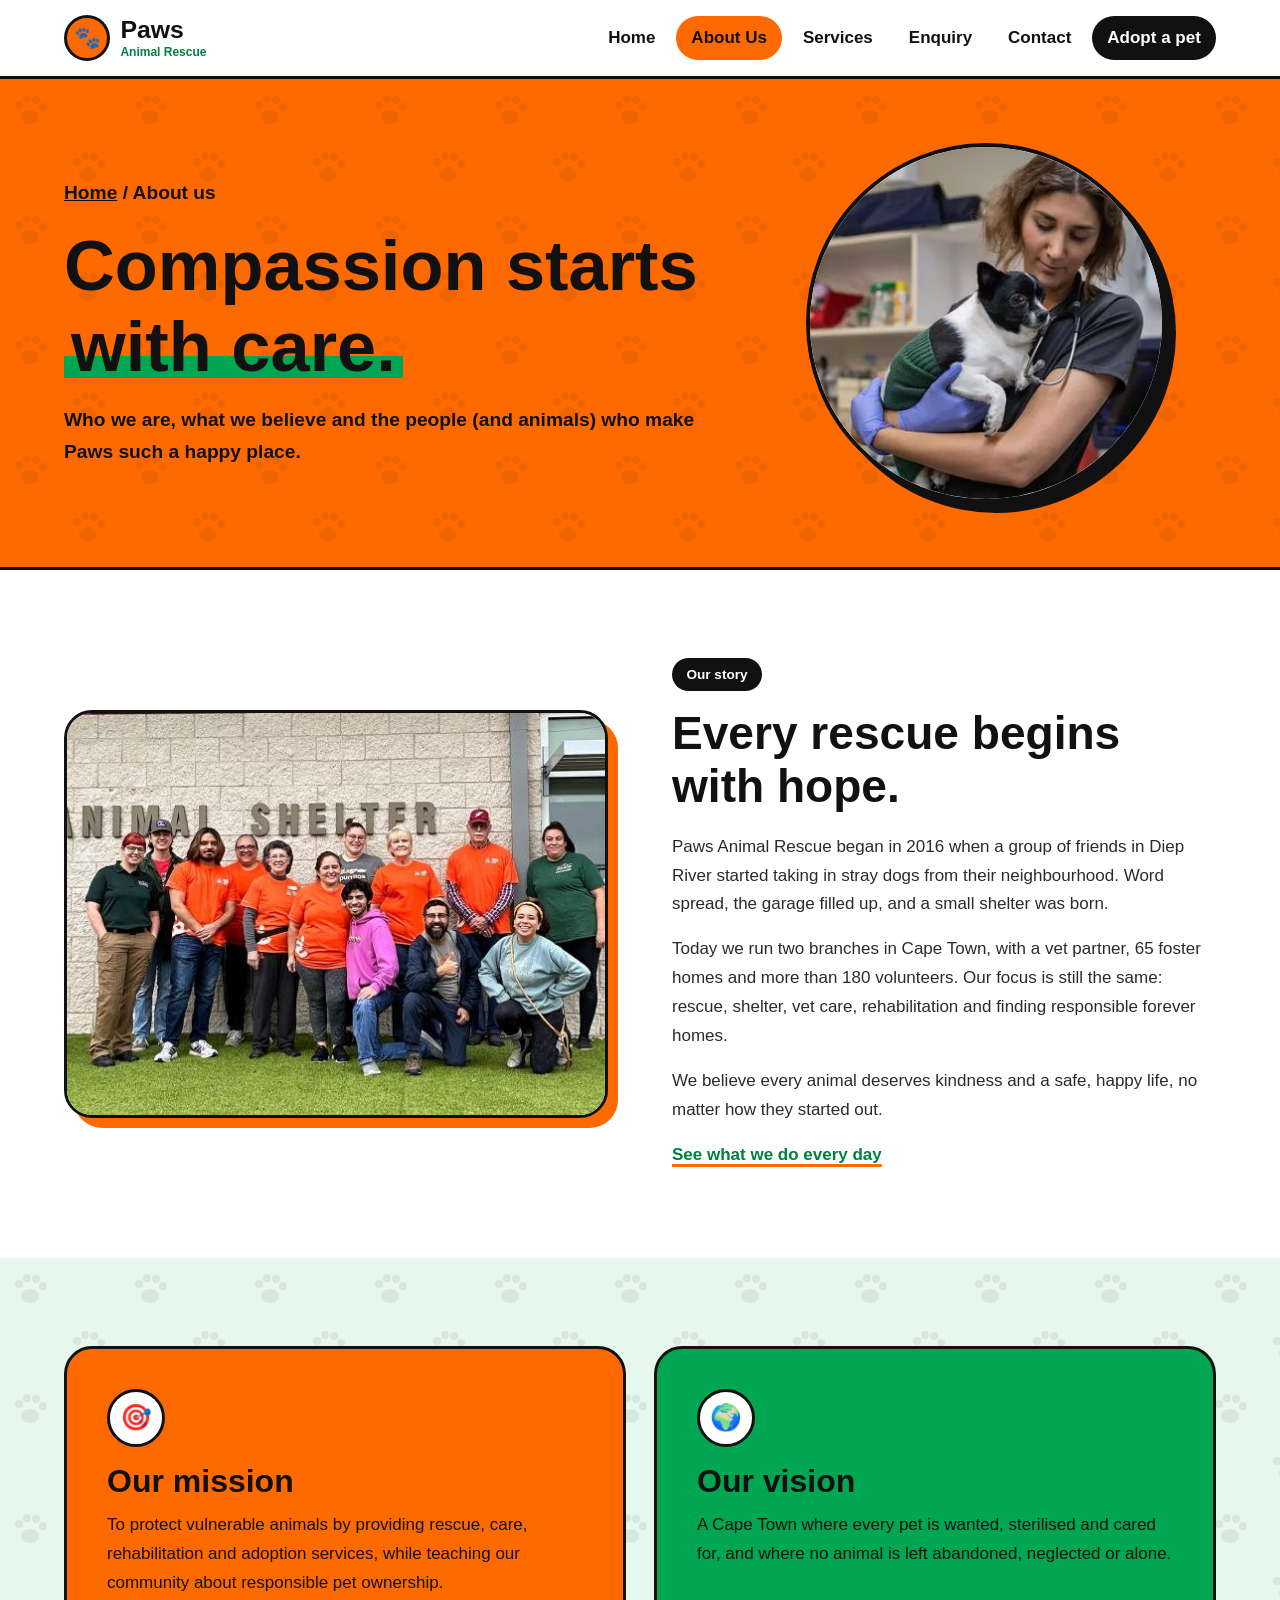
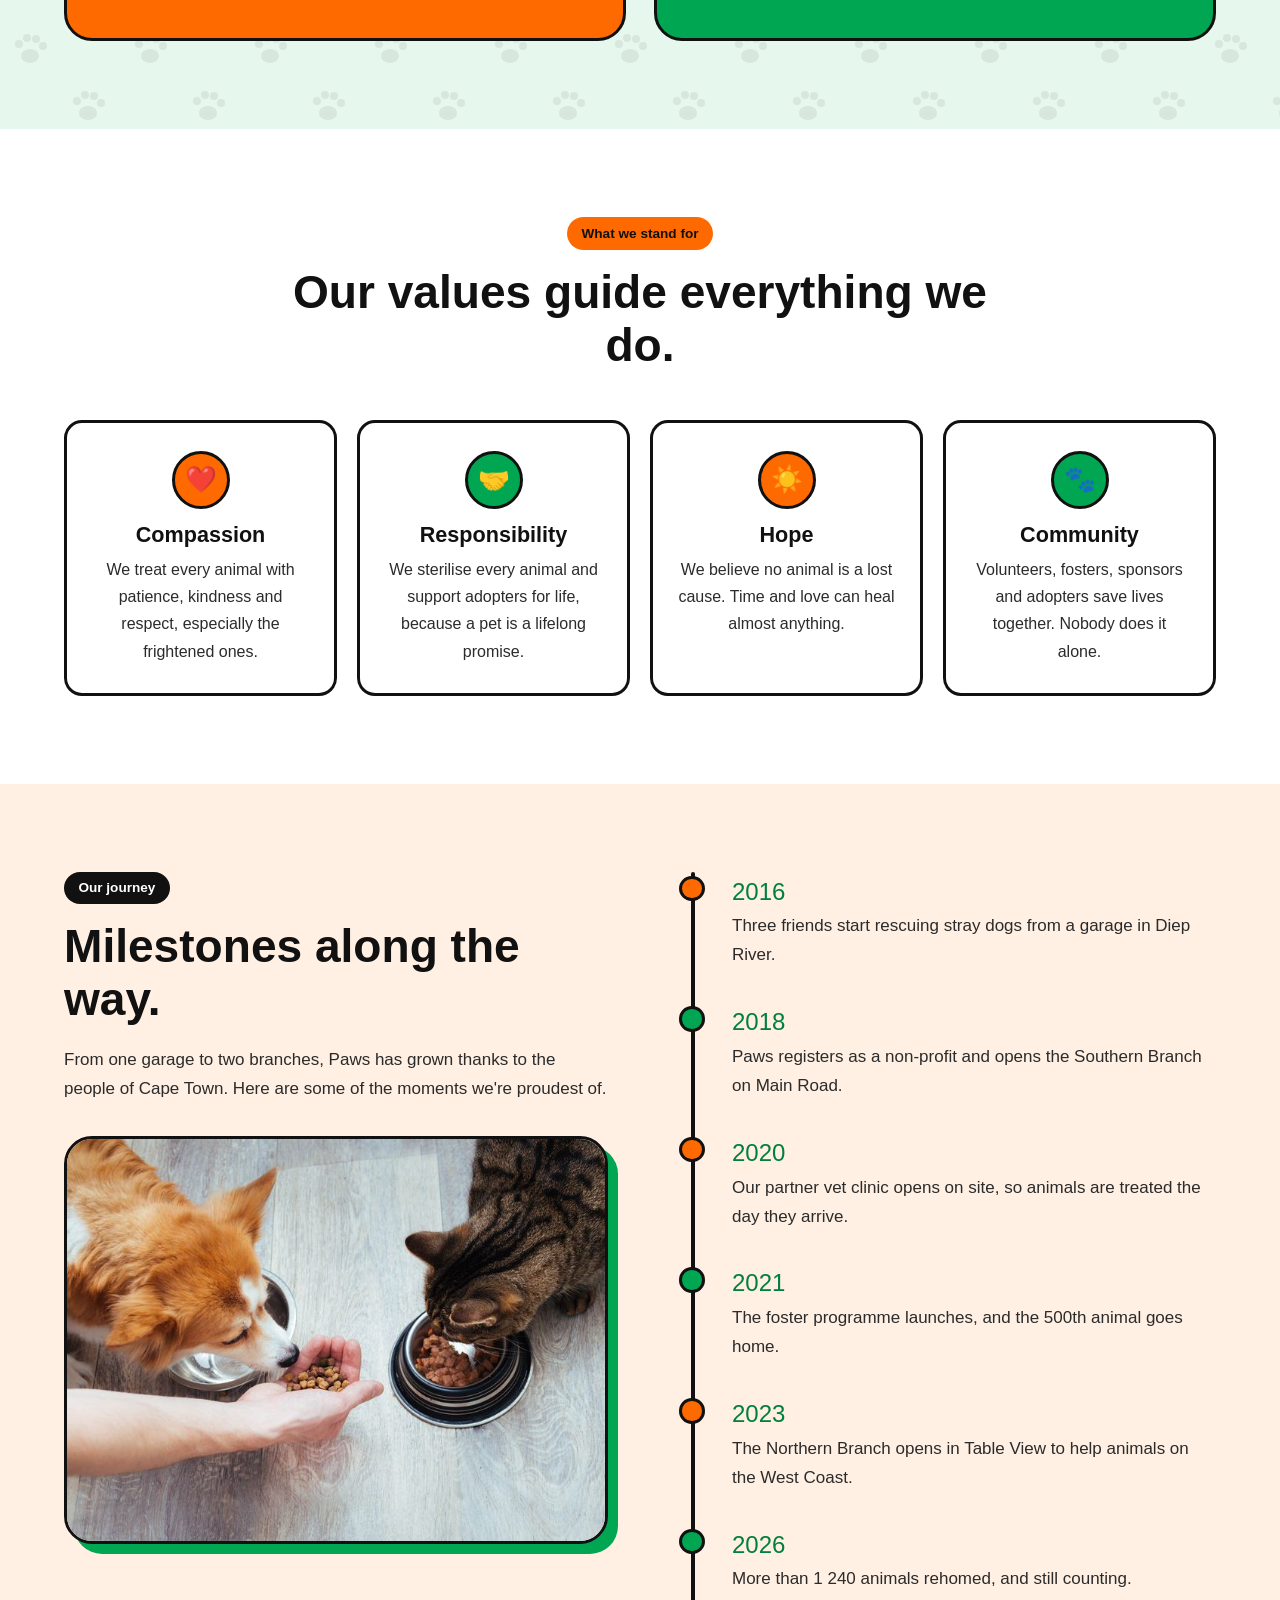
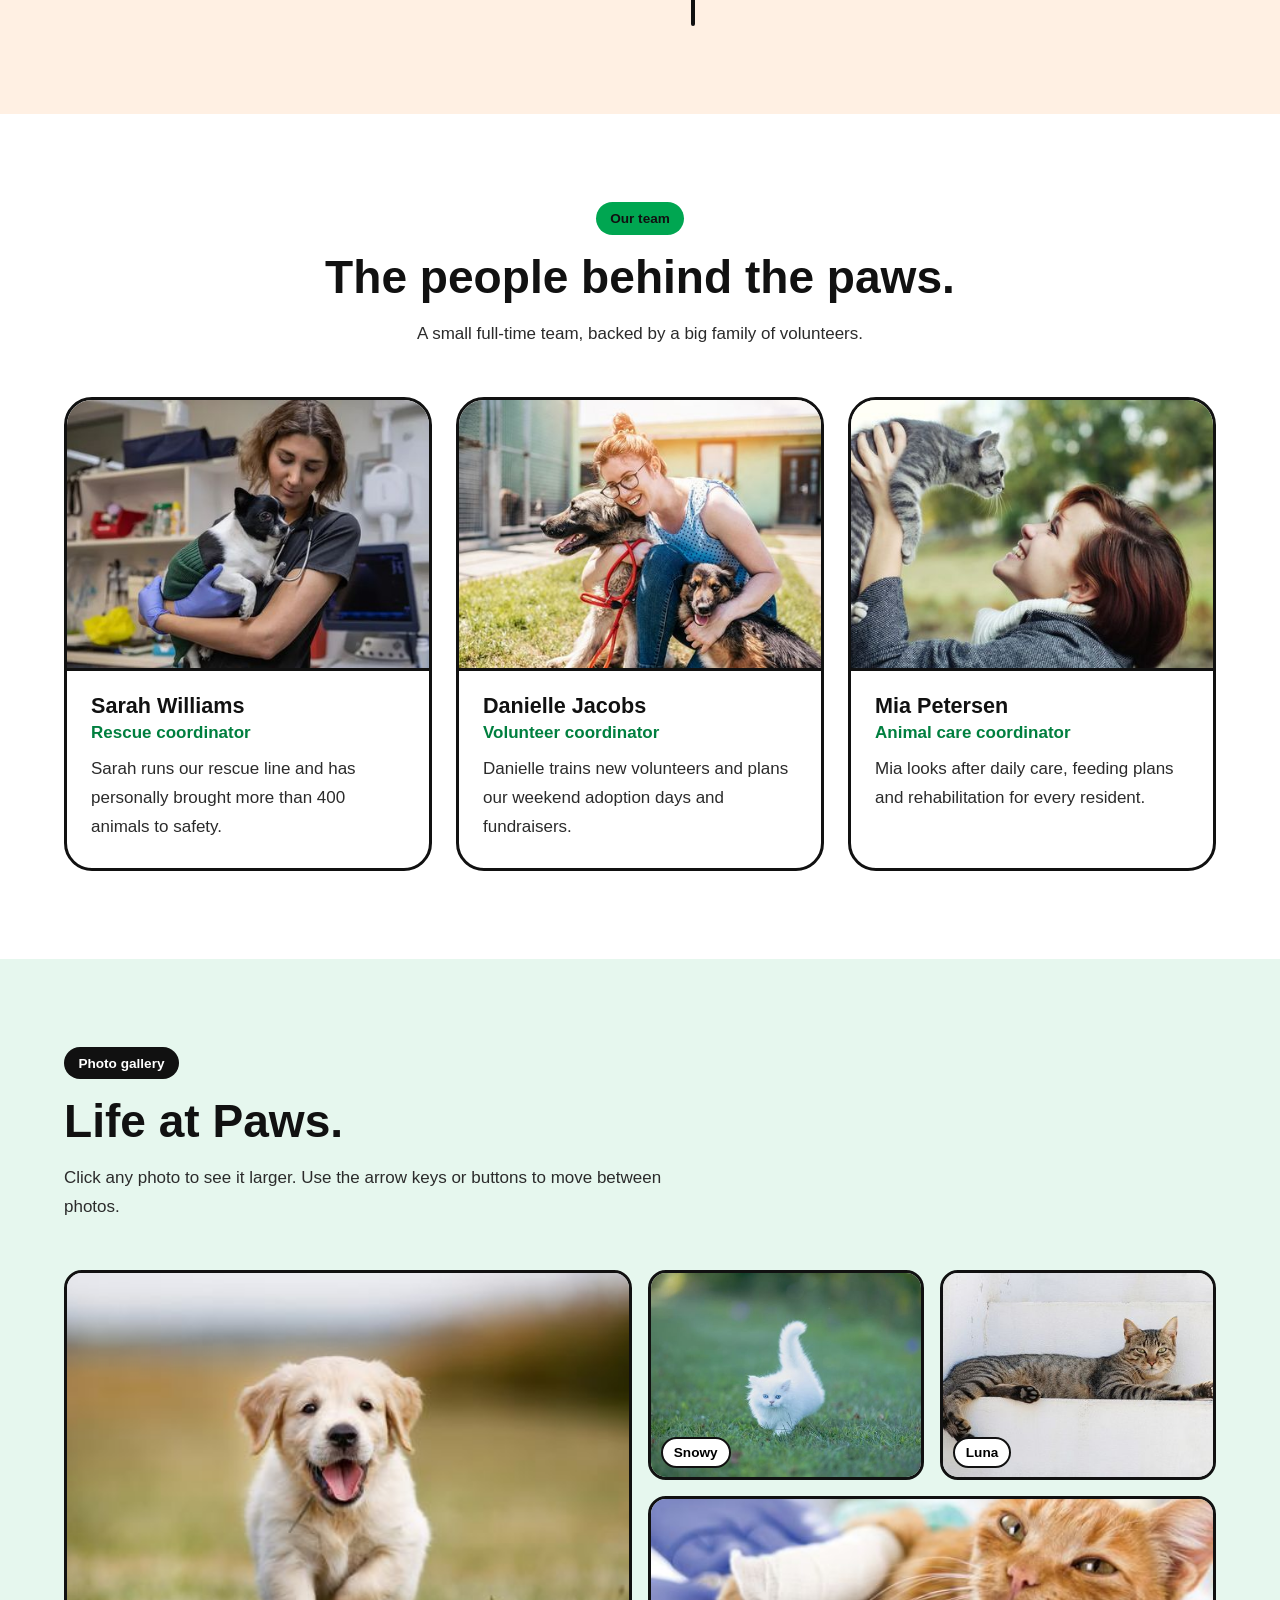
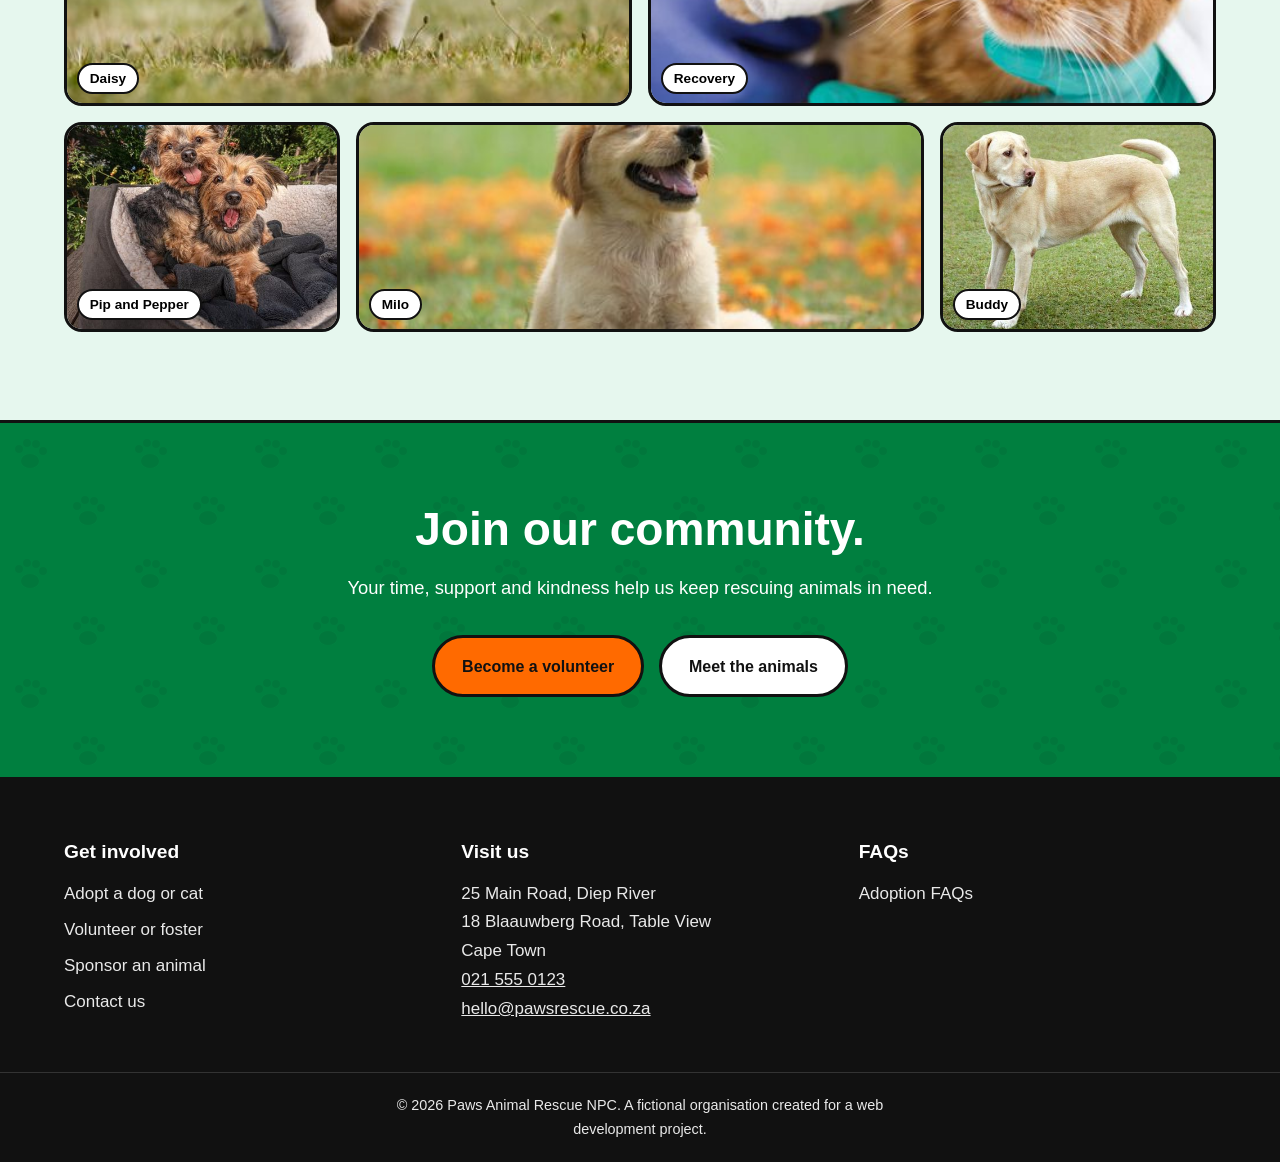
==== commit d9fd66b4: "Remove home page statistics and simplify footer Remove the statistics band and the two hero photo st" ====
--- a/about.html
+++ b/about.html
@@ -227,27 +227,6 @@
     <!-- ===== FOOTER (internal links, contact details and social media links) ===== -->
     <footer class="site-footer">
         <div class="container footer-grid">
-            <div class="footer-about">
-                <a href="index.html" class="logo">
-                    <span class="logo-icon" aria-hidden="true">🐾</span>
-                    <span class="logo-text"><strong>Paws</strong><small>Animal Rescue</small></span>
-                </a>
-                <p>Rescue. Love. Rehome. A Cape Town non-profit giving abandoned, neglected and abused animals the second chance they deserve.</p>
-                <ul class="social-links" aria-label="Paws Animal Rescue on social media">
-                    <li><a href="https://www.facebook.com/" target="_blank" rel="noopener noreferrer" aria-label="Facebook (opens in a new tab)">f</a></li>
-                    <li><a href="https://www.instagram.com/" target="_blank" rel="noopener noreferrer" aria-label="Instagram (opens in a new tab)">ig</a></li>
-                    <li><a href="https://www.tiktok.com/" target="_blank" rel="noopener noreferrer" aria-label="TikTok (opens in a new tab)">tt</a></li>
-                </ul>
-            </div>
-            <div>
-                <h3>Explore</h3>
-                <ul class="footer-links">
-                    <li><a href="index.html">Home</a></li>
-                    <li><a href="about.html">About us</a></li>
-                    <li><a href="services.html">Our services</a></li>
-                    <li><a href="services.html#faq">Adoption FAQs</a></li>
-                </ul>
-            </div>
             <div>
                 <h3>Get involved</h3>
                 <ul class="footer-links">
@@ -262,6 +241,12 @@
                 <p>25 Main Road, Diep River<br>18 Blaauwberg Road, Table View<br>Cape Town</p>
                 <p><a href="tel:+27215550123">021 555 0123</a><br><a href="mailto:hello@pawsrescue.co.za">hello@pawsrescue.co.za</a></p>
             </div>
+            <div>
+                <h3>FAQs</h3>
+                <ul class="footer-links">
+                    <li><a href="services.html#faq">Adoption FAQs</a></li>
+                </ul>
+            </div>
         </div>
         <div class="footer-bottom">
             <p>© <span data-year>2026</span> Paws Animal Rescue NPC. A fictional organisation created for a web development project.</p>
--- a/css/style.css
+++ b/css/style.css
@@ -231,18 +231,6 @@
 }
 .hero-photo img { width: 100%; height: 100%; object-fit: cover; object-position: 50% 40%; }
 
-.sticker {
-    position: absolute; z-index: 2;
-    background: var(--white); border: 3px solid var(--black); border-radius: var(--radius);
-    padding: 0.7rem 1rem; box-shadow: var(--shadow-pop);
-    font-weight: 800; line-height: 1.25;
-    animation: bob 4s ease-in-out infinite;
-}
-.sticker strong { display: block; font-family: var(--font-head); font-size: 1.6rem; color: var(--green-dark); }
-.sticker-top { top: 10%; left: -8%; }
-.sticker-bottom { bottom: 6%; right: -4%; animation-delay: -2s; background: var(--green); }
-.sticker-bottom strong { color: var(--black); }
-
 @keyframes bob { 0%, 100% { transform: translateY(0) rotate(-2deg); } 50% { transform: translateY(-10px) rotate(2deg); } }
 
 /* ---------- 7. MOVING TICKER BAND ---------- */
@@ -258,12 +246,6 @@
 .ticker-track span:nth-child(3n+2) { color: var(--green); }
 .ticker:hover .ticker-track { animation-play-state: paused; }
 @keyframes ticker { from { transform: translateX(0); } to { transform: translateX(-50%); } }
-
-/* ---------- 8. STATS BAND ---------- */
-.stats { background: var(--green); padding: 3rem 0; border-bottom: 3px solid var(--black); }
-.stats-grid { display: grid; grid-template-columns: repeat(4, 1fr); gap: 1.5rem; text-align: center; }
-.stat-number { font-family: var(--font-head); font-size: clamp(2.4rem, 4.5vw, 3.4rem); color: var(--black); line-height: 1; }
-.stat-label { font-weight: 800; color: var(--black); margin: 0.5rem auto 0; }
 
 /* ---------- 9. PAGE BANNER (inner pages) ---------- */
 .page-banner {
@@ -624,24 +606,13 @@
 
 /* ---------- 23. FOOTER ---------- */
 .site-footer { background: var(--black); color: var(--white); }
-.footer-grid { display: grid; grid-template-columns: 1.5fr 1fr 1fr 1fr; gap: 2.5rem; padding: 4rem 0 3rem; }
+.footer-grid { display: grid; grid-template-columns: repeat(3, 1fr); gap: 2.5rem; padding: 4rem 0 3rem; }
 .site-footer p, .site-footer a { color: #E9E9E9; }
 .site-footer h3 { color: var(--white); font-size: 1.2rem; margin-bottom: 1rem; }
-.site-footer .logo-text strong { color: var(--white); }
-.site-footer .logo-text small { color: var(--green); }
-.footer-about p { margin-top: 1rem; }
 .footer-links { list-style: none; display: grid; gap: 0.45rem; }
 .footer-links a { text-decoration: none; }
 .footer-links a:hover { color: var(--orange); text-decoration: underline; }
-.social-links { display: flex; gap: 0.6rem; list-style: none; margin-top: 1rem; }
-.social-links a {
-    width: 42px; height: 42px; border-radius: 50%; background: var(--orange); color: var(--black);
-    display: flex; align-items: center; justify-content: center; text-decoration: none; font-weight: 800;
-}
-.social-links li:nth-child(2) a { background: var(--green); }
-.social-links li:nth-child(3) a { background: var(--white); }
-.social-links a:hover { transform: translateY(-3px); }
-.footer-bottom { border-top: 1px solid #333; padding: 1.25rem 0; text-align: center; font-size: 0.9rem; }
+.footer-bottom { border-top: 1px solid #333; padding: 1.25rem 5%; text-align: center; font-size: 0.9rem; }
 .footer-bottom p { margin: 0 auto; }
 
 /* ---------- 24. SCROLL REVEAL (single gentle effect) ---------- */
@@ -656,7 +627,6 @@
     .card-grid-4, .steps { grid-template-columns: repeat(2, 1fr); }
     .steps { row-gap: 2.5rem; }
     .card-grid-3, .animal-cards { grid-template-columns: repeat(2, 1fr); }
-    .stats-grid { grid-template-columns: repeat(2, 1fr); }
     .form-layout, .tab-panel { grid-template-columns: 1fr; }
     .form-aside { position: static; }
     .footer-grid { grid-template-columns: 1fr 1fr; }
@@ -676,8 +646,6 @@
     .nav-links a { text-align: center; padding: 0.8rem; }
     .two-column, .card-grid-2, .card-grid-3, .card-grid-4, .animal-cards, .steps, .form-row { grid-template-columns: 1fr; }
     .animal-tools { grid-template-columns: 1fr; }
-    .sticker-top { left: 0; }
-    .sticker-bottom { right: 0; }
     .modal-facts { grid-template-columns: 1fr; }
     .modal-content { padding: 1.4rem; }
     .modal-photo { height: 40vh; }
@@ -695,7 +663,6 @@
     .gallery { grid-template-columns: 1fr; }
     .gallery-item.wide { grid-column: auto; }
     .gallery-item.tall { grid-row: auto; }
-    .stats-grid { grid-template-columns: 1fr 1fr; }
 }
 
 /* ---------- 27. REDUCED MOTION ---------- */
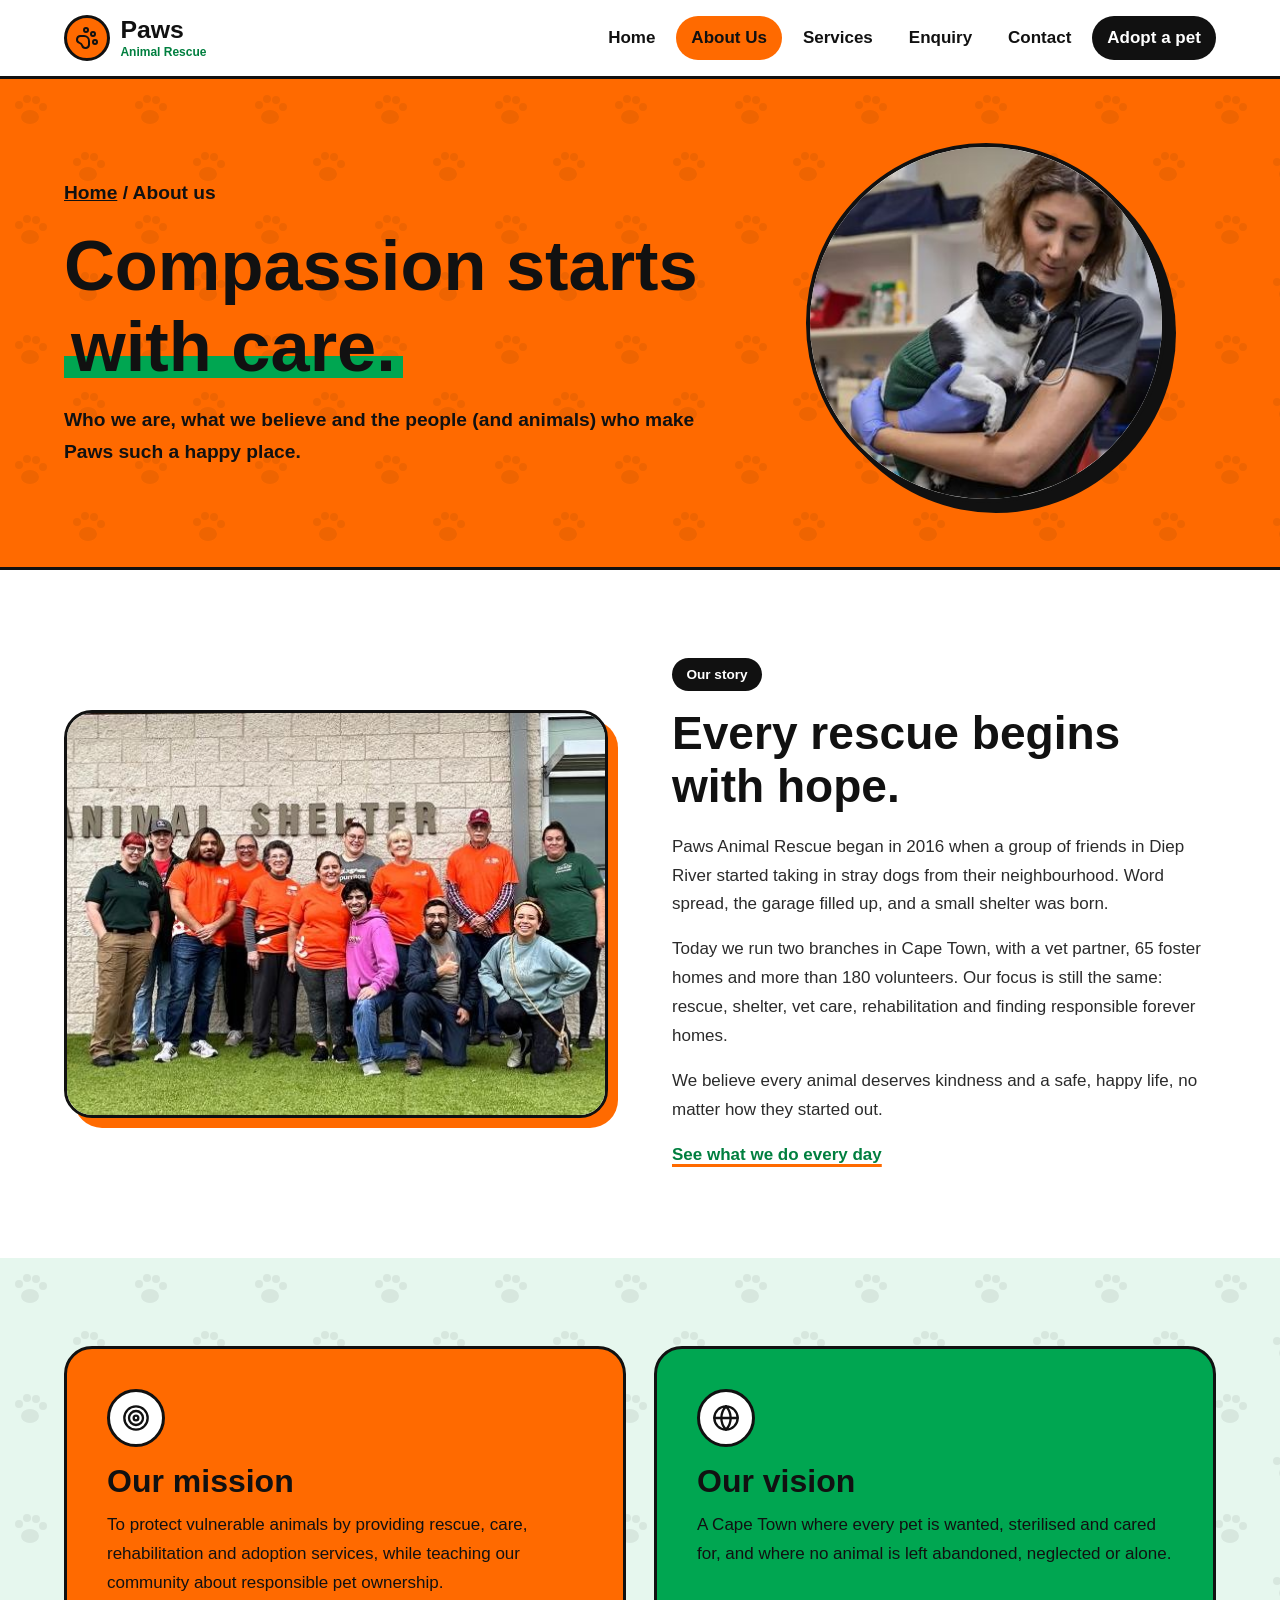
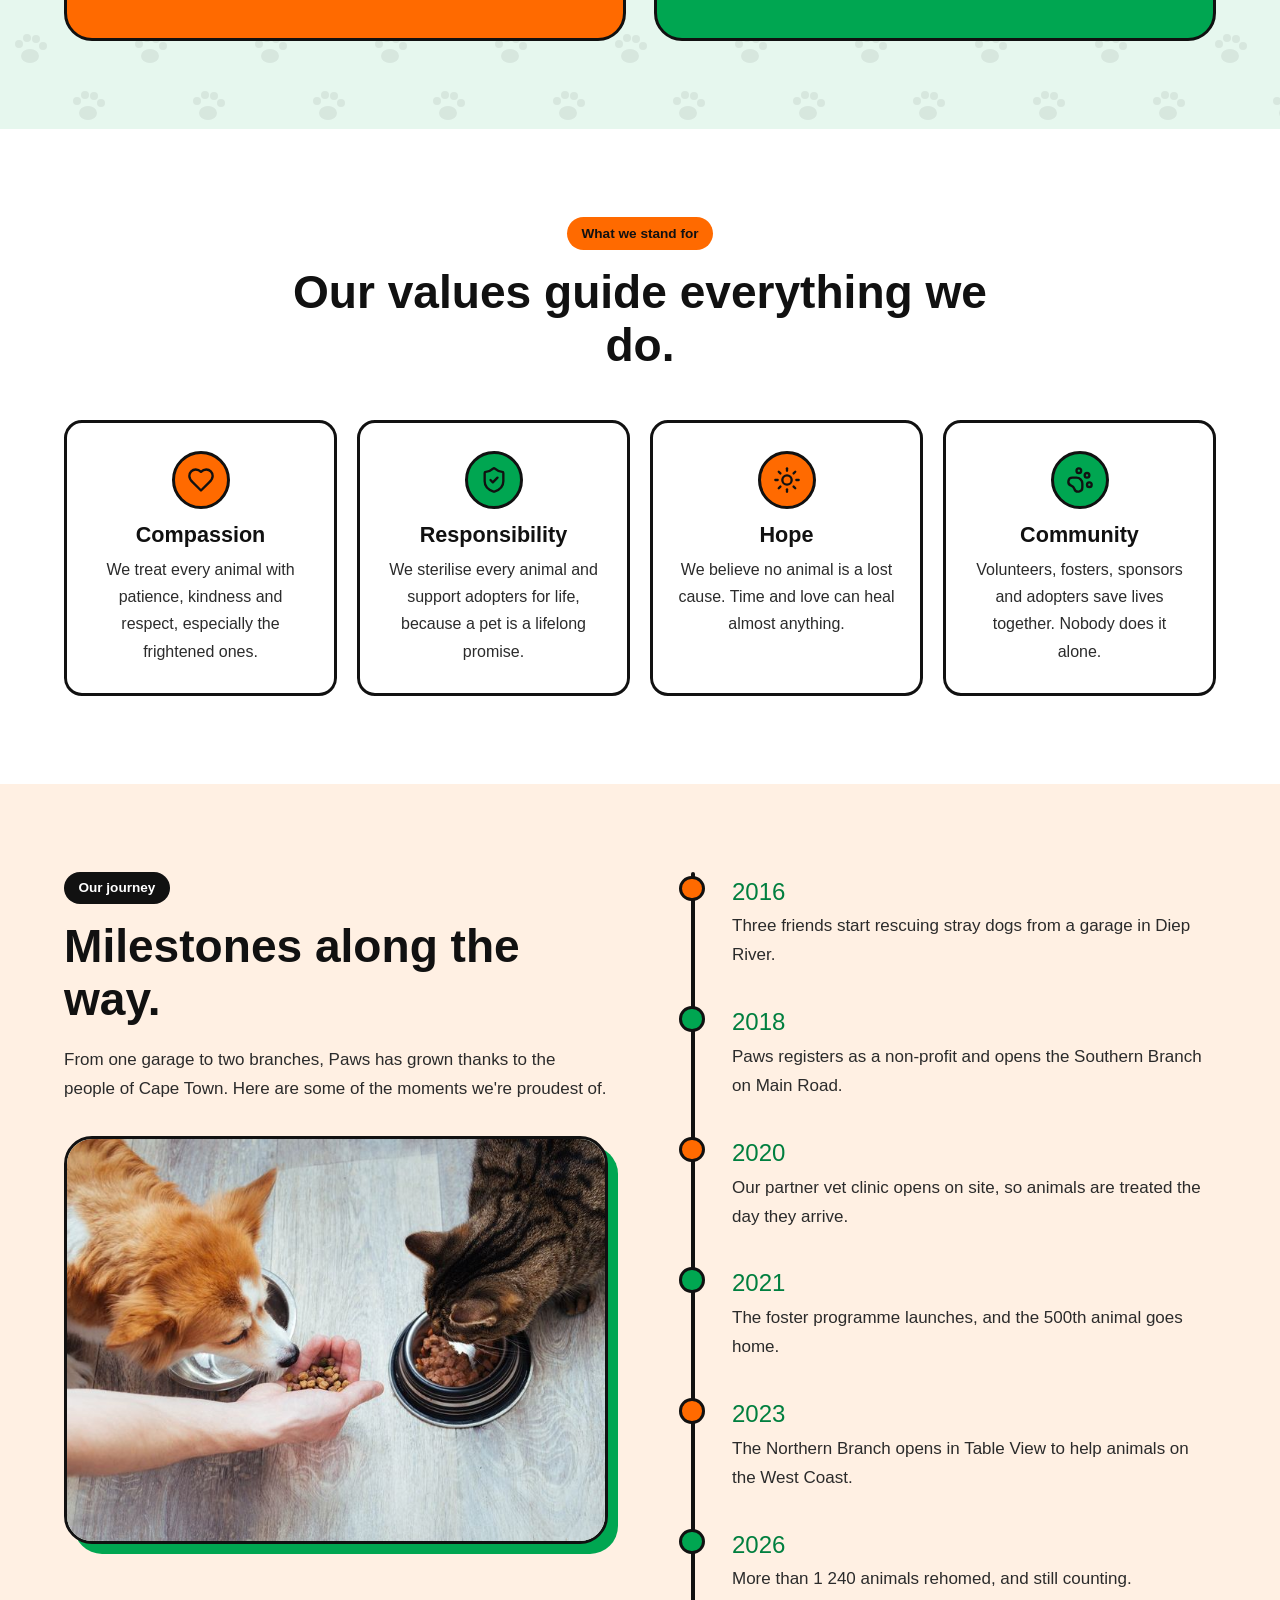
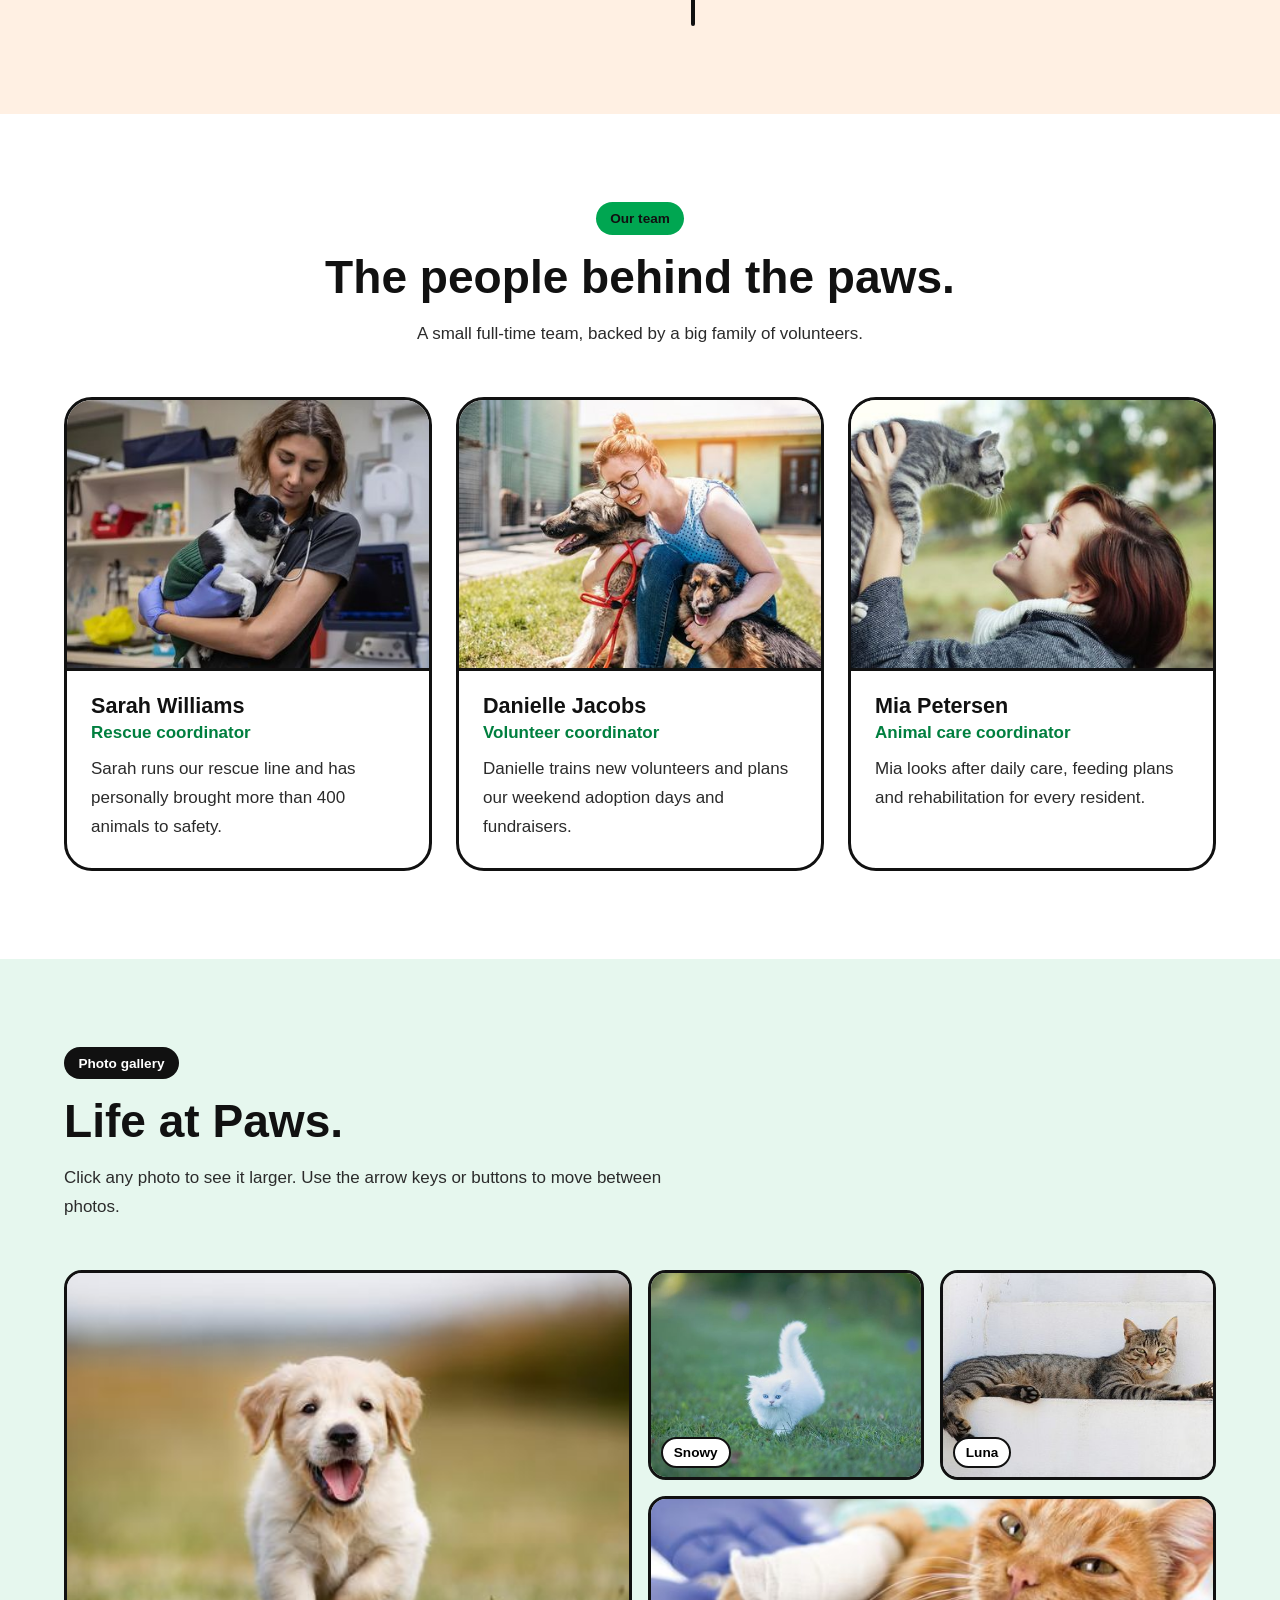
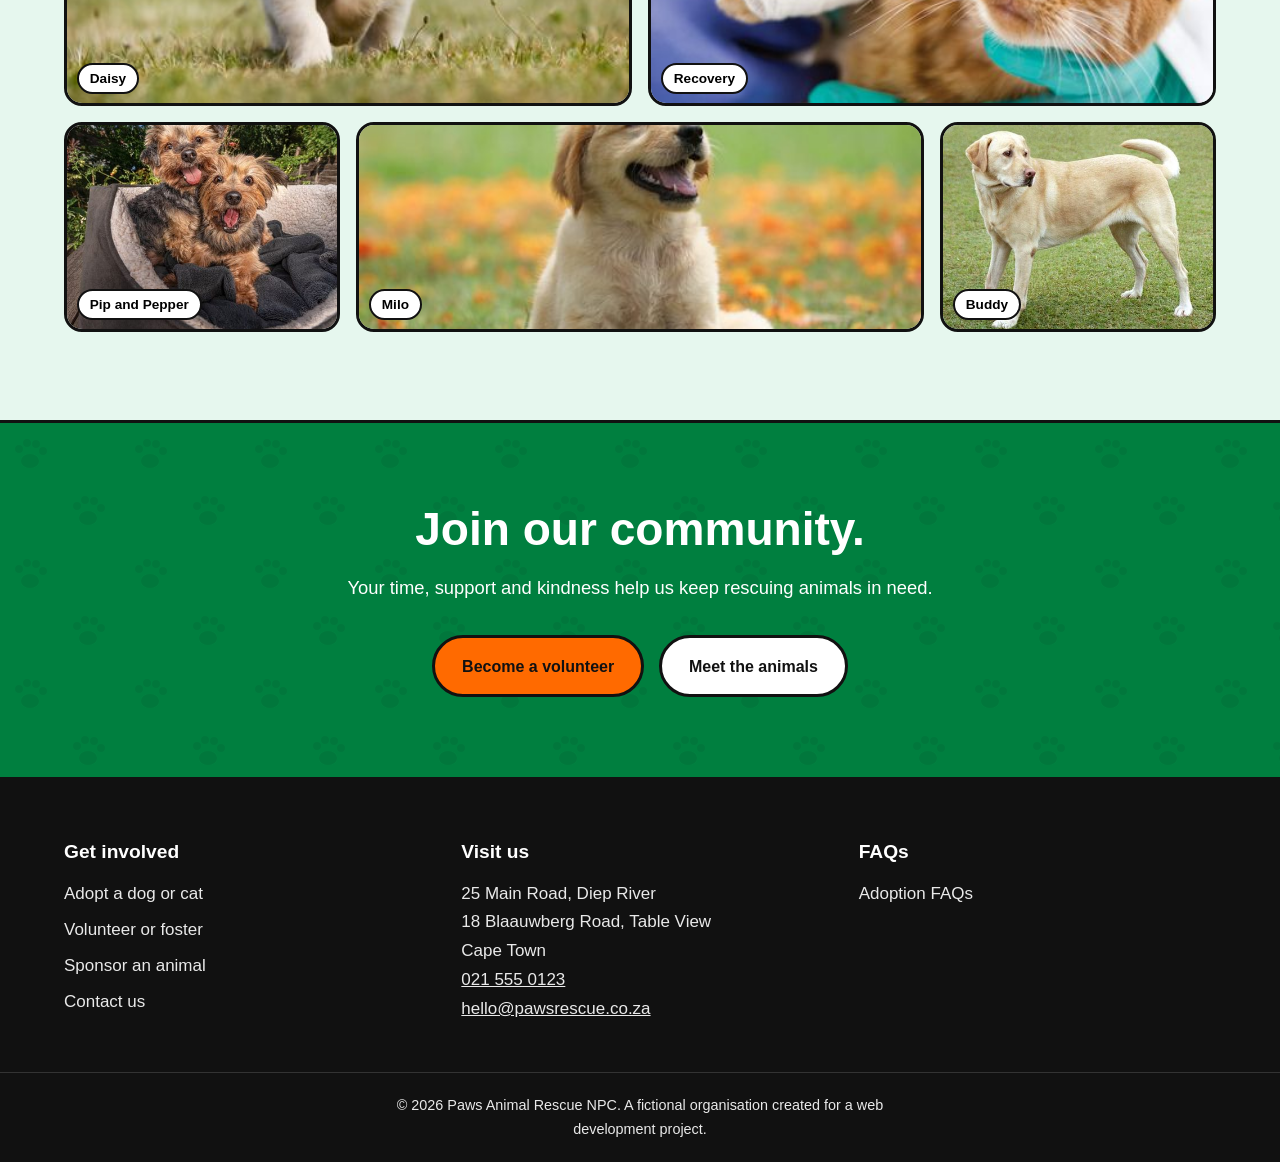
==== commit 8d67e491: "Replace emojis with Lucide SVG icons Remove every emoji from the HTML, CSS and JavaScript. Logo, fav" ====
--- a/about.html
+++ b/about.html
@@ -29,7 +29,7 @@
     <meta property="og:locale" content="en_ZA">
     <meta name="twitter:card" content="summary_large_image">
 
-    <link rel="icon" href="data:image/svg+xml,%3Csvg xmlns='http://www.w3.org/2000/svg' viewBox='0 0 100 100'%3E%3Ctext y='.9em' font-size='90'%3E🐾%3C/text%3E%3C/svg%3E">
+    <link rel="icon" href="data:image/svg+xml,%3Csvg xmlns='http://www.w3.org/2000/svg' viewBox='0 0 24 24'%3E%3Ccircle cx='12' cy='12' r='12' fill='%23FF6A00'/%3E%3Cg transform='translate%284.2 4.2%29 scale%28.65%29' fill='none' stroke='%23111' stroke-width='2.4' stroke-linecap='round' stroke-linejoin='round'%3E%3Ccircle cx='11' cy='4' r='2'/%3E%3Ccircle cx='18' cy='8' r='2'/%3E%3Ccircle cx='20' cy='16' r='2'/%3E%3Cpath d='M9 10a5 5 0 0 1 5 5v3.5a3.5 3.5 0 0 1-6.84 1.045Q6.52 17.48 4.46 16.84A3.5 3.5 0 0 1 5.5 10Z'/%3E%3C/g%3E%3C/svg%3E">
 
     <!-- PAGE SPEED: connect to the font server early; fonts use display=swap so text shows immediately -->
     <link rel="preconnect" href="https://fonts.googleapis.com">
@@ -44,7 +44,7 @@
     <header class="site-header">
         <nav class="navbar" aria-label="Main navigation">
             <a href="index.html" class="logo" aria-label="Paws Animal Rescue home page">
-                <span class="logo-icon" aria-hidden="true">🐾</span>
+                <span class="logo-icon" aria-hidden="true"><svg class="icon icon-paw" viewBox="0 0 24 24" fill="none" stroke="currentColor" stroke-width="2" stroke-linecap="round" stroke-linejoin="round" aria-hidden="true" focusable="false"><circle cx="11" cy="4" r="2"/><circle cx="18" cy="8" r="2"/><circle cx="20" cy="16" r="2"/><path d="M9 10a5 5 0 0 1 5 5v3.5a3.5 3.5 0 0 1-6.84 1.045Q6.52 17.48 4.46 16.84A3.5 3.5 0 0 1 5.5 10Z"/></svg></span>
                 <span class="logo-text"><strong>Paws</strong><small>Animal Rescue</small></span>
             </a>
             <ul class="nav-links" id="navLinks">
@@ -55,7 +55,7 @@
                 <li><a href="contact.html">Contact</a></li>
                 <li class="nav-cta"><a href="index.html#adopt">Adopt a pet</a></li>
             </ul>
-            <button class="menu-toggle" id="menuToggle" type="button" aria-label="Open navigation menu" aria-controls="navLinks" aria-expanded="false">☰</button>
+            <button class="menu-toggle" id="menuToggle" type="button" aria-label="Open navigation menu" aria-controls="navLinks" aria-expanded="false"><svg class="icon icon-menu icon-open" viewBox="0 0 24 24" fill="none" stroke="currentColor" stroke-width="2" stroke-linecap="round" stroke-linejoin="round" aria-hidden="true" focusable="false"><path d="M4 6h16"/><path d="M4 12h16"/><path d="M4 18h16"/></svg><svg class="icon icon-x icon-close" viewBox="0 0 24 24" fill="none" stroke="currentColor" stroke-width="2" stroke-linecap="round" stroke-linejoin="round" aria-hidden="true" focusable="false"><path d="M18 6 6 18"/><path d="m6 6 12 12"/></svg></button>
         </nav>
     </header>
 
@@ -95,12 +95,12 @@
         <section class="section section-tint-green section-paws">
             <div class="container card-grid-2">
                 <article class="mission-card orange reveal">
-                    <div class="icon-bubble" aria-hidden="true">🎯</div>
+                    <div class="icon-bubble" aria-hidden="true"><svg class="icon icon-target" viewBox="0 0 24 24" fill="none" stroke="currentColor" stroke-width="2" stroke-linecap="round" stroke-linejoin="round" aria-hidden="true" focusable="false"><circle cx="12" cy="12" r="10"/><circle cx="12" cy="12" r="6"/><circle cx="12" cy="12" r="2"/></svg></div>
                     <h2>Our mission</h2>
                     <p>To protect vulnerable animals by providing rescue, care, rehabilitation and adoption services, while teaching our community about responsible pet ownership.</p>
                 </article>
                 <article class="mission-card green reveal">
-                    <div class="icon-bubble" aria-hidden="true">🌍</div>
+                    <div class="icon-bubble" aria-hidden="true"><svg class="icon icon-globe" viewBox="0 0 24 24" fill="none" stroke="currentColor" stroke-width="2" stroke-linecap="round" stroke-linejoin="round" aria-hidden="true" focusable="false"><circle cx="12" cy="12" r="10"/><path d="M12 2a14.5 14.5 0 0 0 0 20 14.5 14.5 0 0 0 0-20"/><path d="M2 12h20"/></svg></div>
                     <h2>Our vision</h2>
                     <p>A Cape Town where every pet is wanted, sterilised and cared for, and where no animal is left abandoned, neglected or alone.</p>
                 </article>
@@ -115,10 +115,10 @@
                     <h2>Our values guide everything we do.</h2>
                 </div>
                 <div class="card-grid-4">
-                    <article class="info-card value-card reveal"><div class="icon-bubble" aria-hidden="true">❤️</div><h3>Compassion</h3><p>We treat every animal with patience, kindness and respect, especially the frightened ones.</p></article>
-                    <article class="info-card value-card reveal"><div class="icon-bubble" aria-hidden="true">🤝</div><h3>Responsibility</h3><p>We sterilise every animal and support adopters for life, because a pet is a lifelong promise.</p></article>
-                    <article class="info-card value-card reveal"><div class="icon-bubble" aria-hidden="true">☀️</div><h3>Hope</h3><p>We believe no animal is a lost cause. Time and love can heal almost anything.</p></article>
-                    <article class="info-card value-card reveal"><div class="icon-bubble" aria-hidden="true">🐾</div><h3>Community</h3><p>Volunteers, fosters, sponsors and adopters save lives together. Nobody does it alone.</p></article>
+                    <article class="info-card value-card reveal"><div class="icon-bubble" aria-hidden="true"><svg class="icon icon-heart" viewBox="0 0 24 24" fill="none" stroke="currentColor" stroke-width="2" stroke-linecap="round" stroke-linejoin="round" aria-hidden="true" focusable="false"><path d="M19 14c1.49-1.46 3-3.21 3-5.5A5.5 5.5 0 0 0 16.5 3c-1.76 0-3 .5-4.5 2-1.5-1.5-2.74-2-4.5-2A5.5 5.5 0 0 0 2 8.5c0 2.3 1.5 4.05 3 5.5l7 7Z"/></svg></div><h3>Compassion</h3><p>We treat every animal with patience, kindness and respect, especially the frightened ones.</p></article>
+                    <article class="info-card value-card reveal"><div class="icon-bubble" aria-hidden="true"><svg class="icon icon-shield" viewBox="0 0 24 24" fill="none" stroke="currentColor" stroke-width="2" stroke-linecap="round" stroke-linejoin="round" aria-hidden="true" focusable="false"><path d="M20 13c0 5-3.5 7.5-7.66 8.95a1 1 0 0 1-.67-.01C7.5 20.5 4 18 4 13V6a1 1 0 0 1 1-1c2 0 4.5-1.2 6.24-2.72a1.17 1.17 0 0 1 1.52 0C14.51 3.81 17 5 19 5a1 1 0 0 1 1 1z"/><path d="m9 12 2 2 4-4"/></svg></div><h3>Responsibility</h3><p>We sterilise every animal and support adopters for life, because a pet is a lifelong promise.</p></article>
+                    <article class="info-card value-card reveal"><div class="icon-bubble" aria-hidden="true"><svg class="icon icon-sun" viewBox="0 0 24 24" fill="none" stroke="currentColor" stroke-width="2" stroke-linecap="round" stroke-linejoin="round" aria-hidden="true" focusable="false"><circle cx="12" cy="12" r="4"/><path d="M12 2v2"/><path d="M12 20v2"/><path d="m4.93 4.93 1.41 1.41"/><path d="m17.66 17.66 1.41 1.41"/><path d="M2 12h2"/><path d="M20 12h2"/><path d="m6.34 17.66-1.41 1.41"/><path d="m19.07 4.93-1.41 1.41"/></svg></div><h3>Hope</h3><p>We believe no animal is a lost cause. Time and love can heal almost anything.</p></article>
+                    <article class="info-card value-card reveal"><div class="icon-bubble" aria-hidden="true"><svg class="icon icon-paw" viewBox="0 0 24 24" fill="none" stroke="currentColor" stroke-width="2" stroke-linecap="round" stroke-linejoin="round" aria-hidden="true" focusable="false"><circle cx="11" cy="4" r="2"/><circle cx="18" cy="8" r="2"/><circle cx="20" cy="16" r="2"/><path d="M9 10a5 5 0 0 1 5 5v3.5a3.5 3.5 0 0 1-6.84 1.045Q6.52 17.48 4.46 16.84A3.5 3.5 0 0 1 5.5 10Z"/></svg></div><h3>Community</h3><p>Volunteers, fosters, sponsors and adopters save lives together. Nobody does it alone.</p></article>
                 </div>
             </div>
         </section>
--- a/css/style.css
+++ b/css/style.css
@@ -131,9 +131,10 @@
 .check-list { list-style: none; margin: 1.25rem 0 1.75rem; display: grid; gap: 0.6rem; }
 .check-list li { position: relative; padding-left: 2rem; }
 .check-list li::before {
-    content: "✓"; position: absolute; left: 0; top: 0.1rem;
+    content: ""; position: absolute; left: 0; top: 0.1rem;
+    background-image: url("data:image/svg+xml,%3Csvg xmlns='http://www.w3.org/2000/svg' viewBox='0 0 24 24' fill='none' stroke='%23111' stroke-width='3' stroke-linecap='round' stroke-linejoin='round'%3E%3Cpath d='M20 6 9 17l-5-5'/%3E%3C/svg%3E"); background-repeat: no-repeat; background-position: center; background-size: 0.85rem;
     width: 1.4rem; height: 1.4rem; border-radius: 50%;
-    background: var(--green); color: var(--black);
+    background-color: var(--green); color: var(--black);
     font-weight: 800; font-size: 0.85rem;
     display: flex; align-items: center; justify-content: center;
 }
@@ -241,7 +242,11 @@
     font-family: var(--font-head); font-size: 1.35rem; white-space: nowrap;
 }
 .ticker-track span { display: inline-flex; align-items: center; gap: 2.5rem; }
-.ticker-track span::after { content: "🐾"; }
+.ticker-track span::after {
+    content: ""; width: 1.1em; height: 1.1em; background: currentColor;
+    -webkit-mask: url("data:image/svg+xml,%3Csvg xmlns='http://www.w3.org/2000/svg' viewBox='0 0 24 24' fill='none' stroke='%23000' stroke-width='2' stroke-linecap='round' stroke-linejoin='round'%3E%3Ccircle cx='11' cy='4' r='2'/%3E%3Ccircle cx='18' cy='8' r='2'/%3E%3Ccircle cx='20' cy='16' r='2'/%3E%3Cpath d='M9 10a5 5 0 0 1 5 5v3.5a3.5 3.5 0 0 1-6.84 1.045Q6.52 17.48 4.46 16.84A3.5 3.5 0 0 1 5.5 10Z'/%3E%3C/svg%3E") center / contain no-repeat;
+            mask: url("data:image/svg+xml,%3Csvg xmlns='http://www.w3.org/2000/svg' viewBox='0 0 24 24' fill='none' stroke='%23000' stroke-width='2' stroke-linecap='round' stroke-linejoin='round'%3E%3Ccircle cx='11' cy='4' r='2'/%3E%3Ccircle cx='18' cy='8' r='2'/%3E%3Ccircle cx='20' cy='16' r='2'/%3E%3Cpath d='M9 10a5 5 0 0 1 5 5v3.5a3.5 3.5 0 0 1-6.84 1.045Q6.52 17.48 4.46 16.84A3.5 3.5 0 0 1 5.5 10Z'/%3E%3C/svg%3E") center / contain no-repeat;
+}
 .ticker-track span:nth-child(3n+1) { color: var(--orange); }
 .ticker-track span:nth-child(3n+2) { color: var(--green); }
 .ticker:hover .ticker-track { animation-play-state: paused; }
@@ -636,7 +641,7 @@
 /* ---------- 26. RESPONSIVE: MOBILE ---------- */
 @media (max-width: 760px) {
     .section { padding: 4rem 0; }
-    .menu-toggle { display: block; }
+    .menu-toggle { display: flex; }
     .nav-links {
         display: none; position: absolute; top: 100%; left: 0; right: 0;
         flex-direction: column; align-items: stretch; gap: 0.3rem;
@@ -696,3 +701,17 @@
 .branch-map .map-fallback { height: 100%; display: flex; align-items: center; justify-content: center; max-width: none; }
 .timeline-layout { align-items: start; }
 .timeline-layout .image-frame { margin-top: 2rem; }
+
+/* ---------- 27. SVG ICONS (Lucide, drawn inline) ---------- */
+.icon { width: 1em; height: 1em; flex-shrink: 0; display: inline-block; vertical-align: -0.125em; }
+.logo-icon .icon { width: 1.5rem; height: 1.5rem; color: var(--black); }
+.icon-bubble .icon { width: 1.75rem; height: 1.75rem; color: var(--black); }
+.menu-toggle { align-items: center; justify-content: center; color: var(--black); }
+.menu-toggle .icon { width: 1.6rem; height: 1.6rem; }
+.menu-toggle .icon-close, .menu-toggle[aria-expanded="true"] .icon-open { display: none; }
+.menu-toggle[aria-expanded="true"] .icon-close { display: inline-block; }
+.tab-button { display: inline-flex; align-items: center; justify-content: center; gap: 0.5rem; }
+.tab-button .icon { width: 1.2em; height: 1.2em; }
+.hero-points { gap: 0.5rem; }
+.hero-points li { display: inline-flex; align-items: center; gap: 0.3rem; padding: 0.3rem 0.75rem; }
+.hero-points .icon { width: 0.85em; height: 0.85em; color: var(--green-dark); stroke-width: 3; }
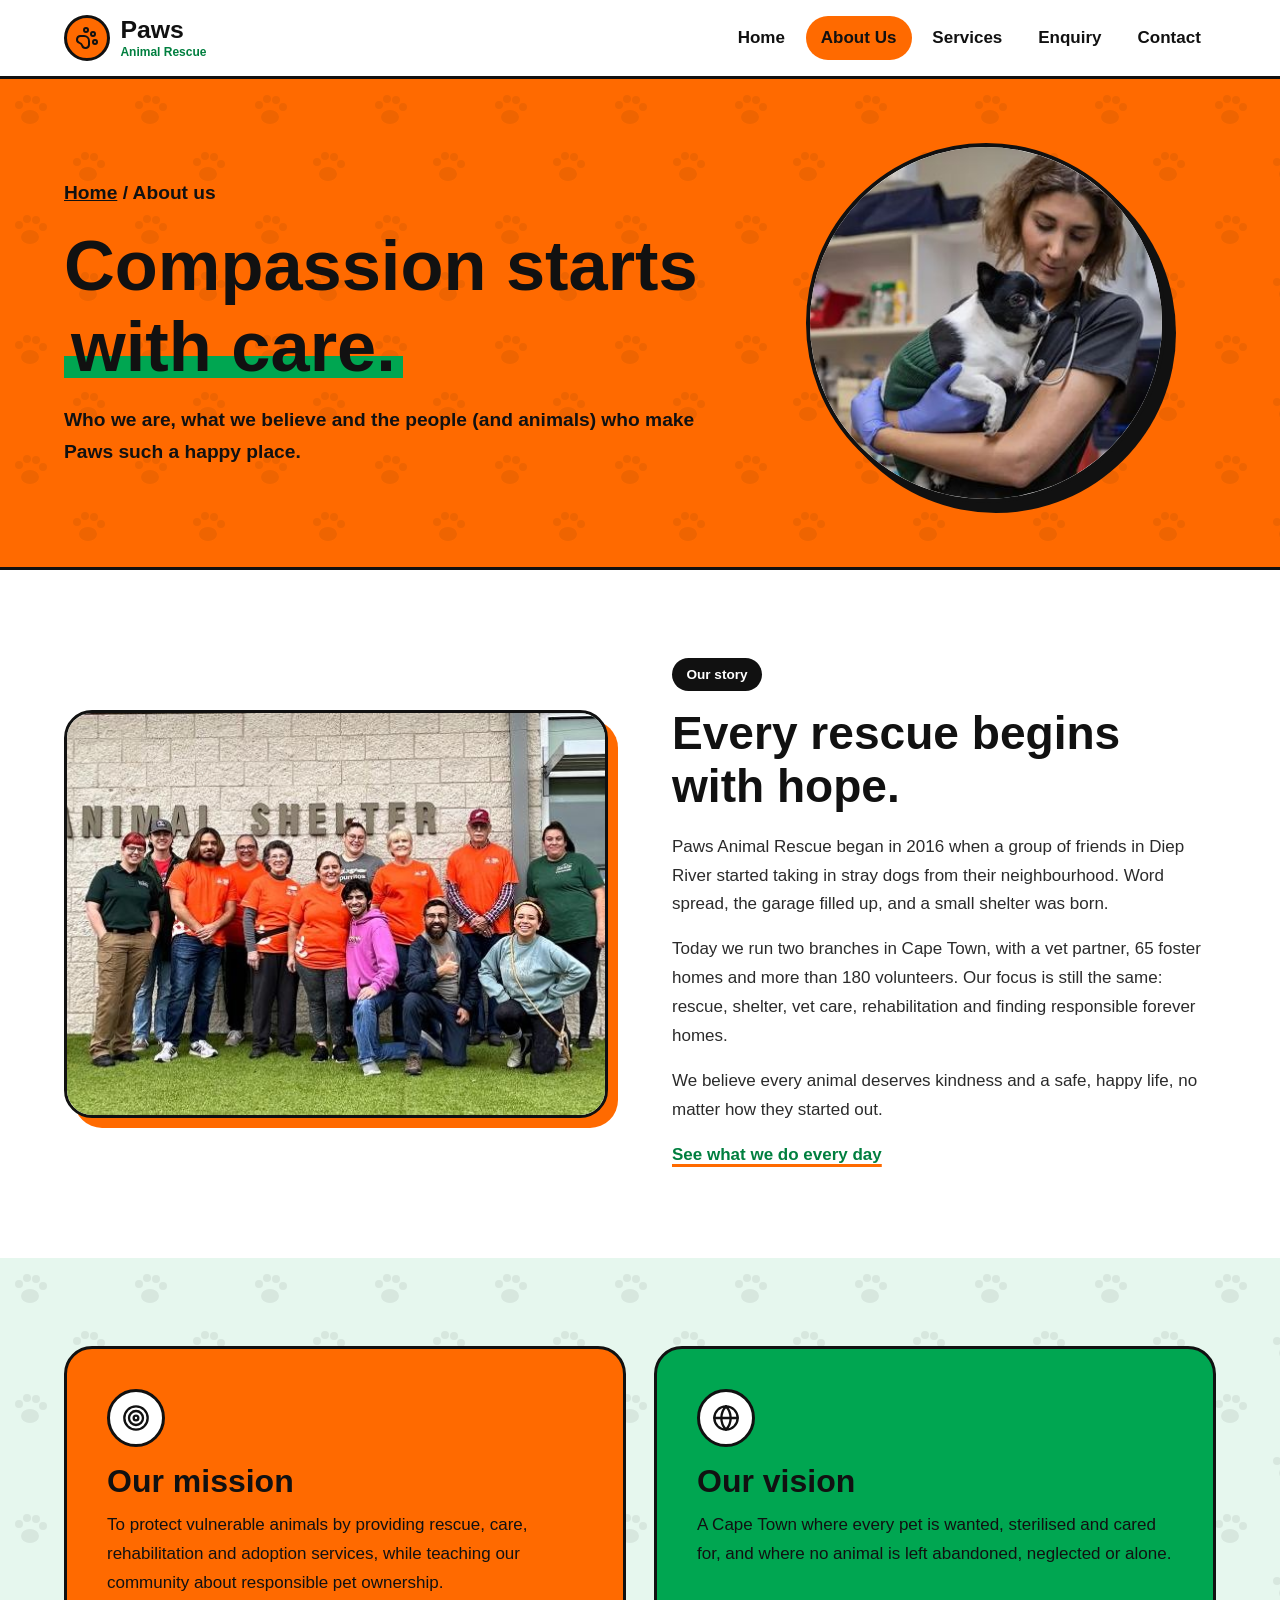
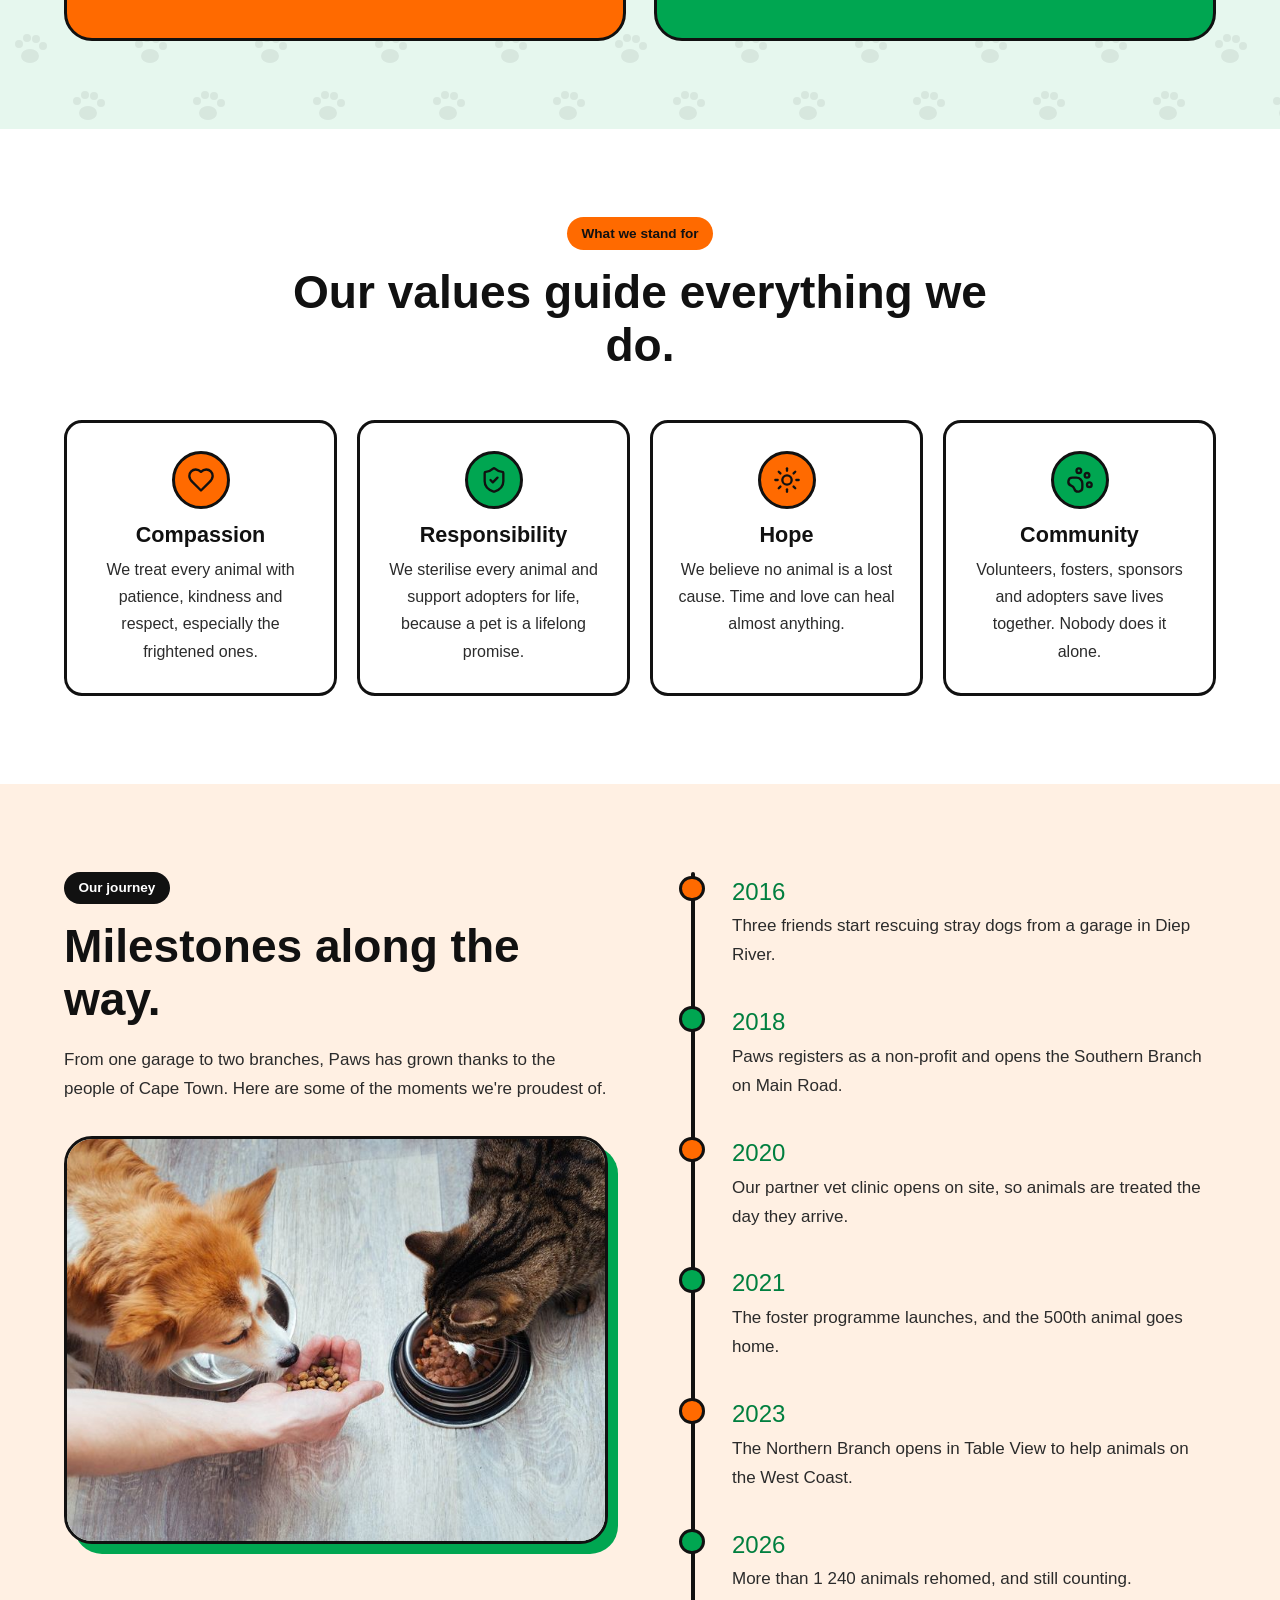
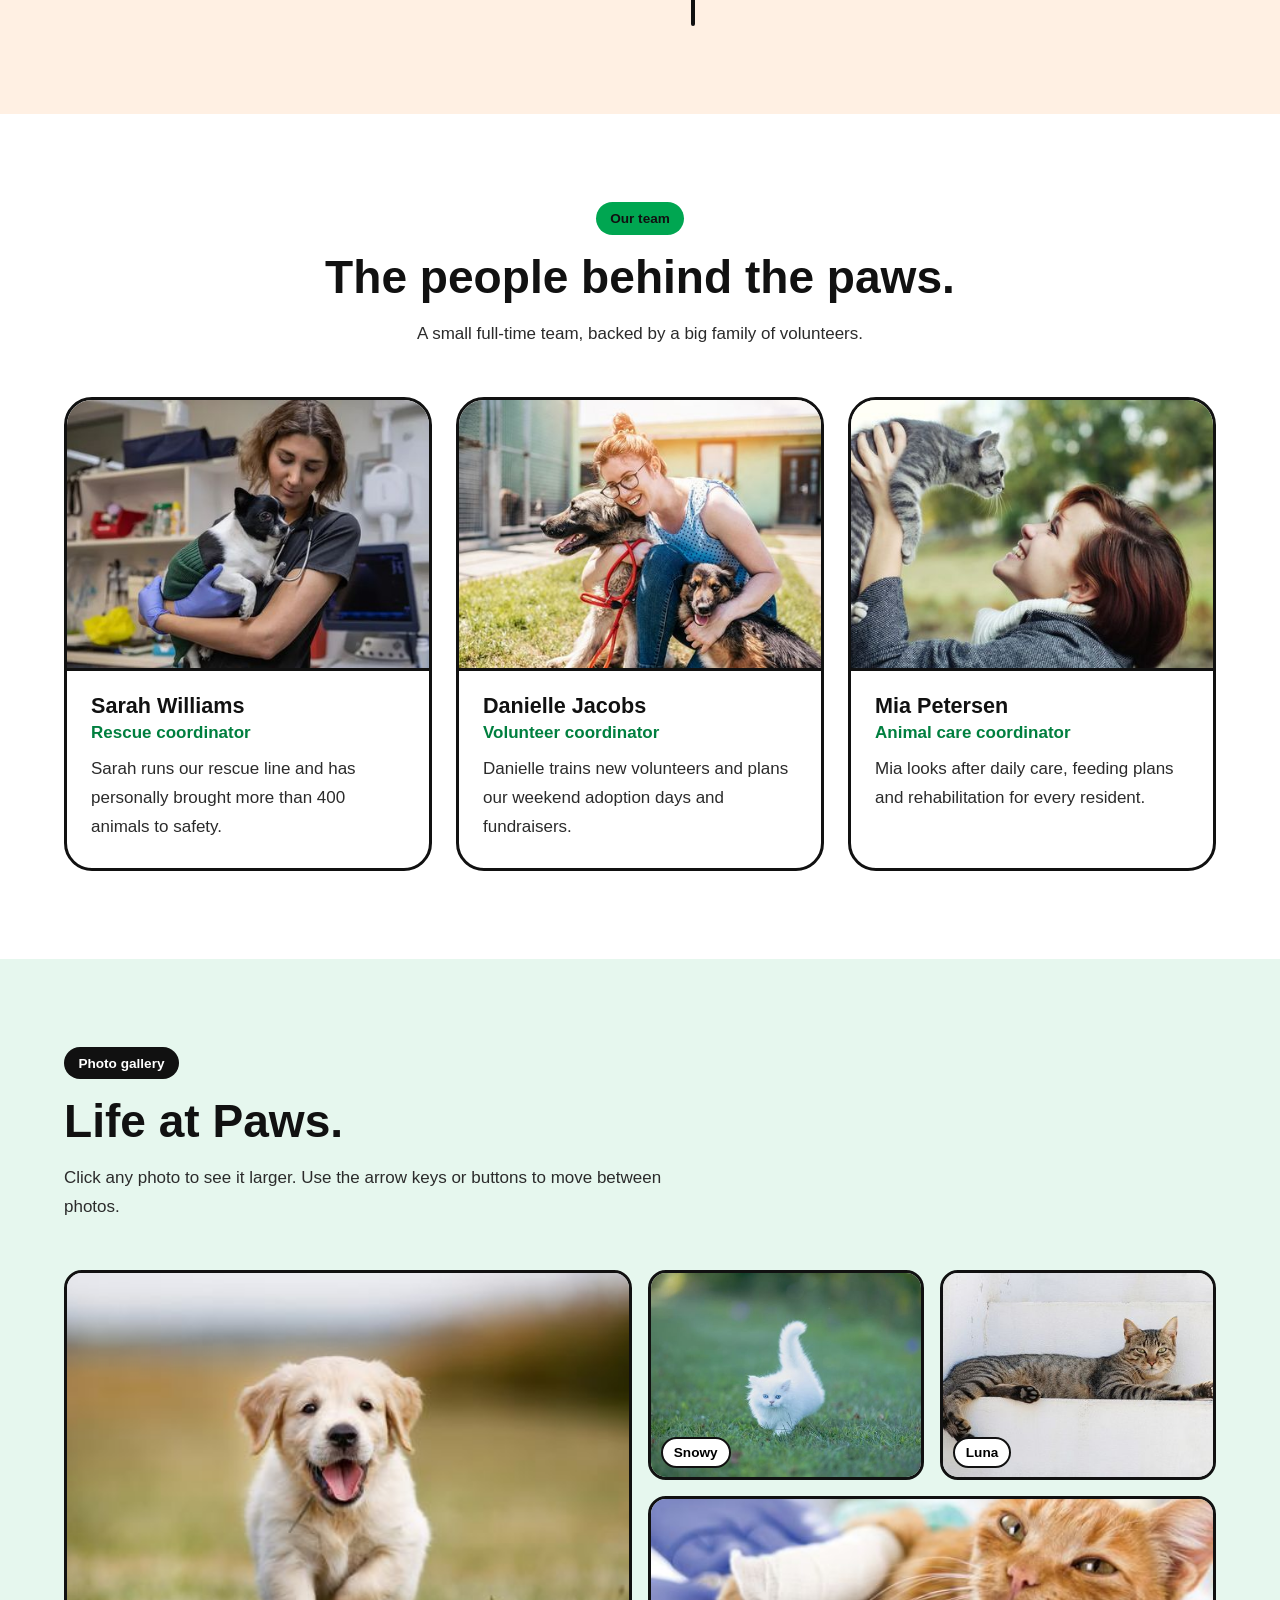
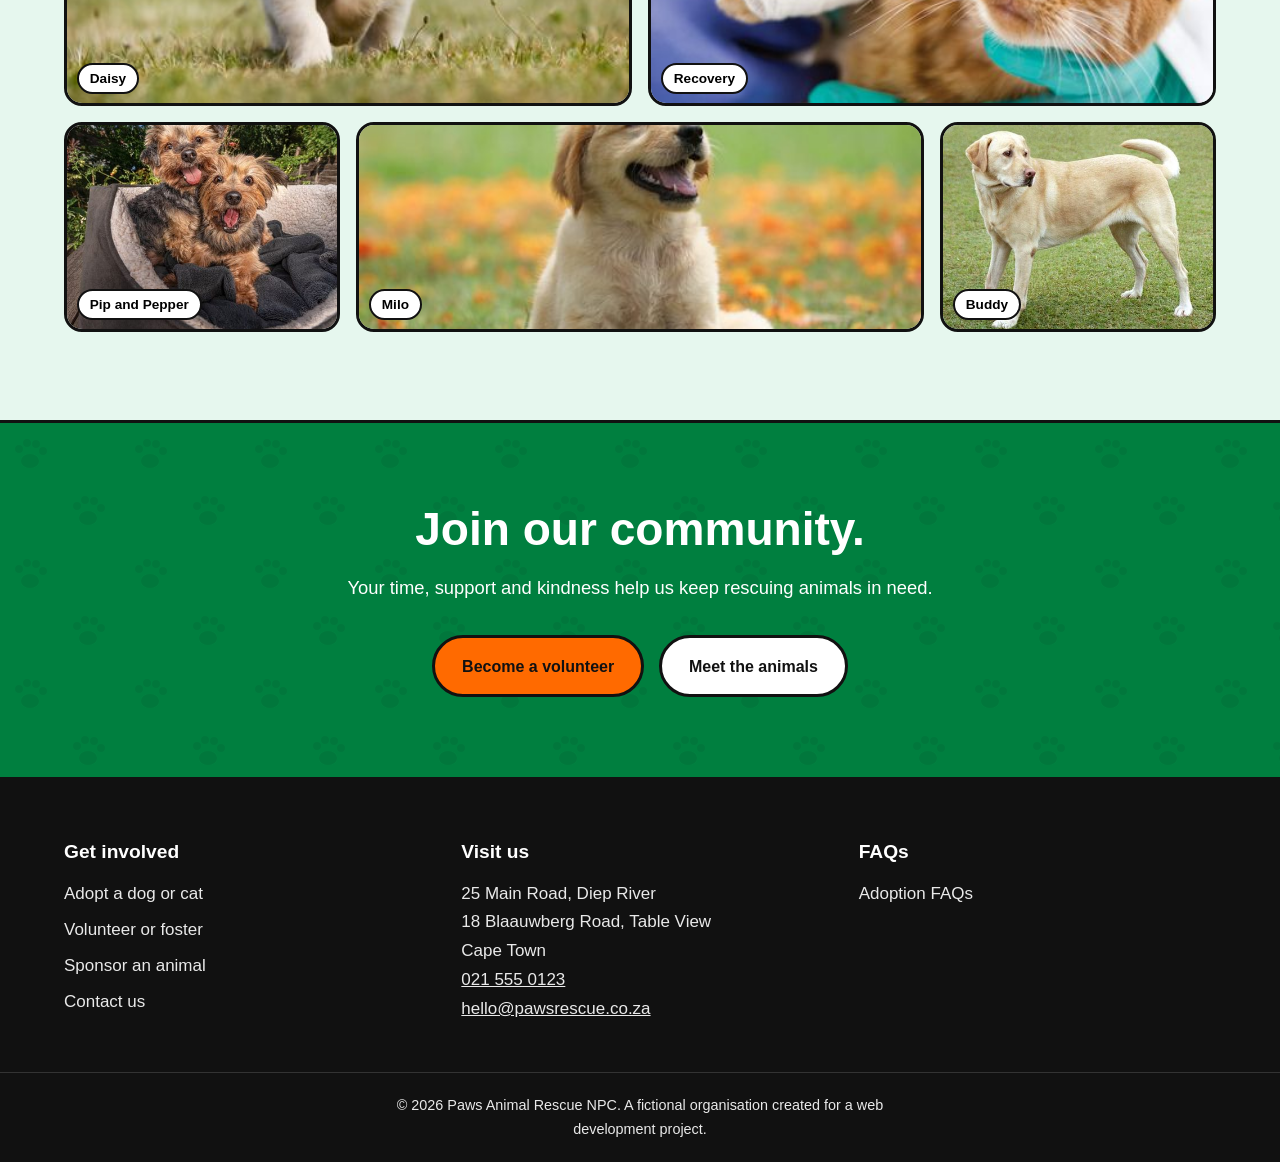
==== commit 3f227d67: "Remove Adopt a pet nav button and hero adoption points Remove the Adopt a pet button from the naviga" ====
--- a/about.html
+++ b/about.html
@@ -53,7 +53,6 @@
                 <li><a href="services.html">Services</a></li>
                 <li><a href="enquiry.html">Enquiry</a></li>
                 <li><a href="contact.html">Contact</a></li>
-                <li class="nav-cta"><a href="index.html#adopt">Adopt a pet</a></li>
             </ul>
             <button class="menu-toggle" id="menuToggle" type="button" aria-label="Open navigation menu" aria-controls="navLinks" aria-expanded="false"><svg class="icon icon-menu icon-open" viewBox="0 0 24 24" fill="none" stroke="currentColor" stroke-width="2" stroke-linecap="round" stroke-linejoin="round" aria-hidden="true" focusable="false"><path d="M4 6h16"/><path d="M4 12h16"/><path d="M4 18h16"/></svg><svg class="icon icon-x icon-close" viewBox="0 0 24 24" fill="none" stroke="currentColor" stroke-width="2" stroke-linecap="round" stroke-linejoin="round" aria-hidden="true" focusable="false"><path d="M18 6 6 18"/><path d="m6 6 12 12"/></svg></button>
         </nav>
